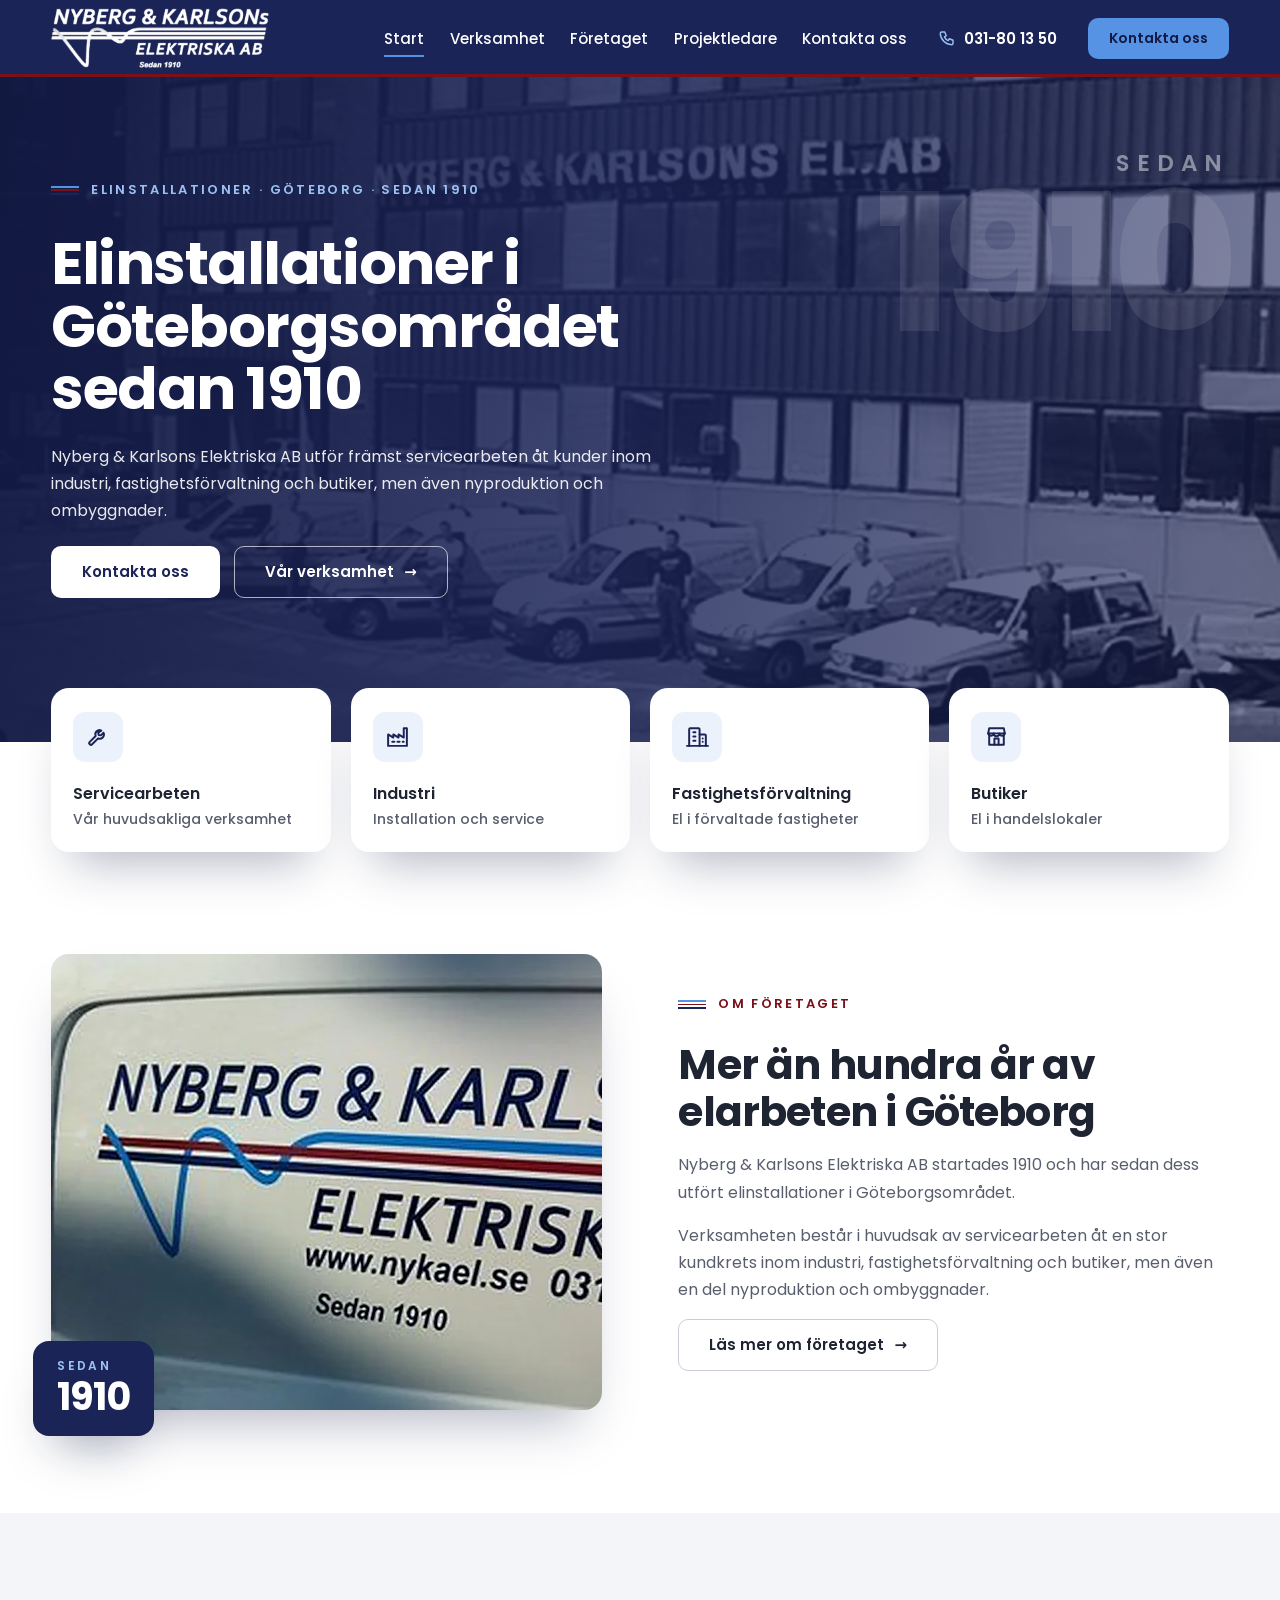
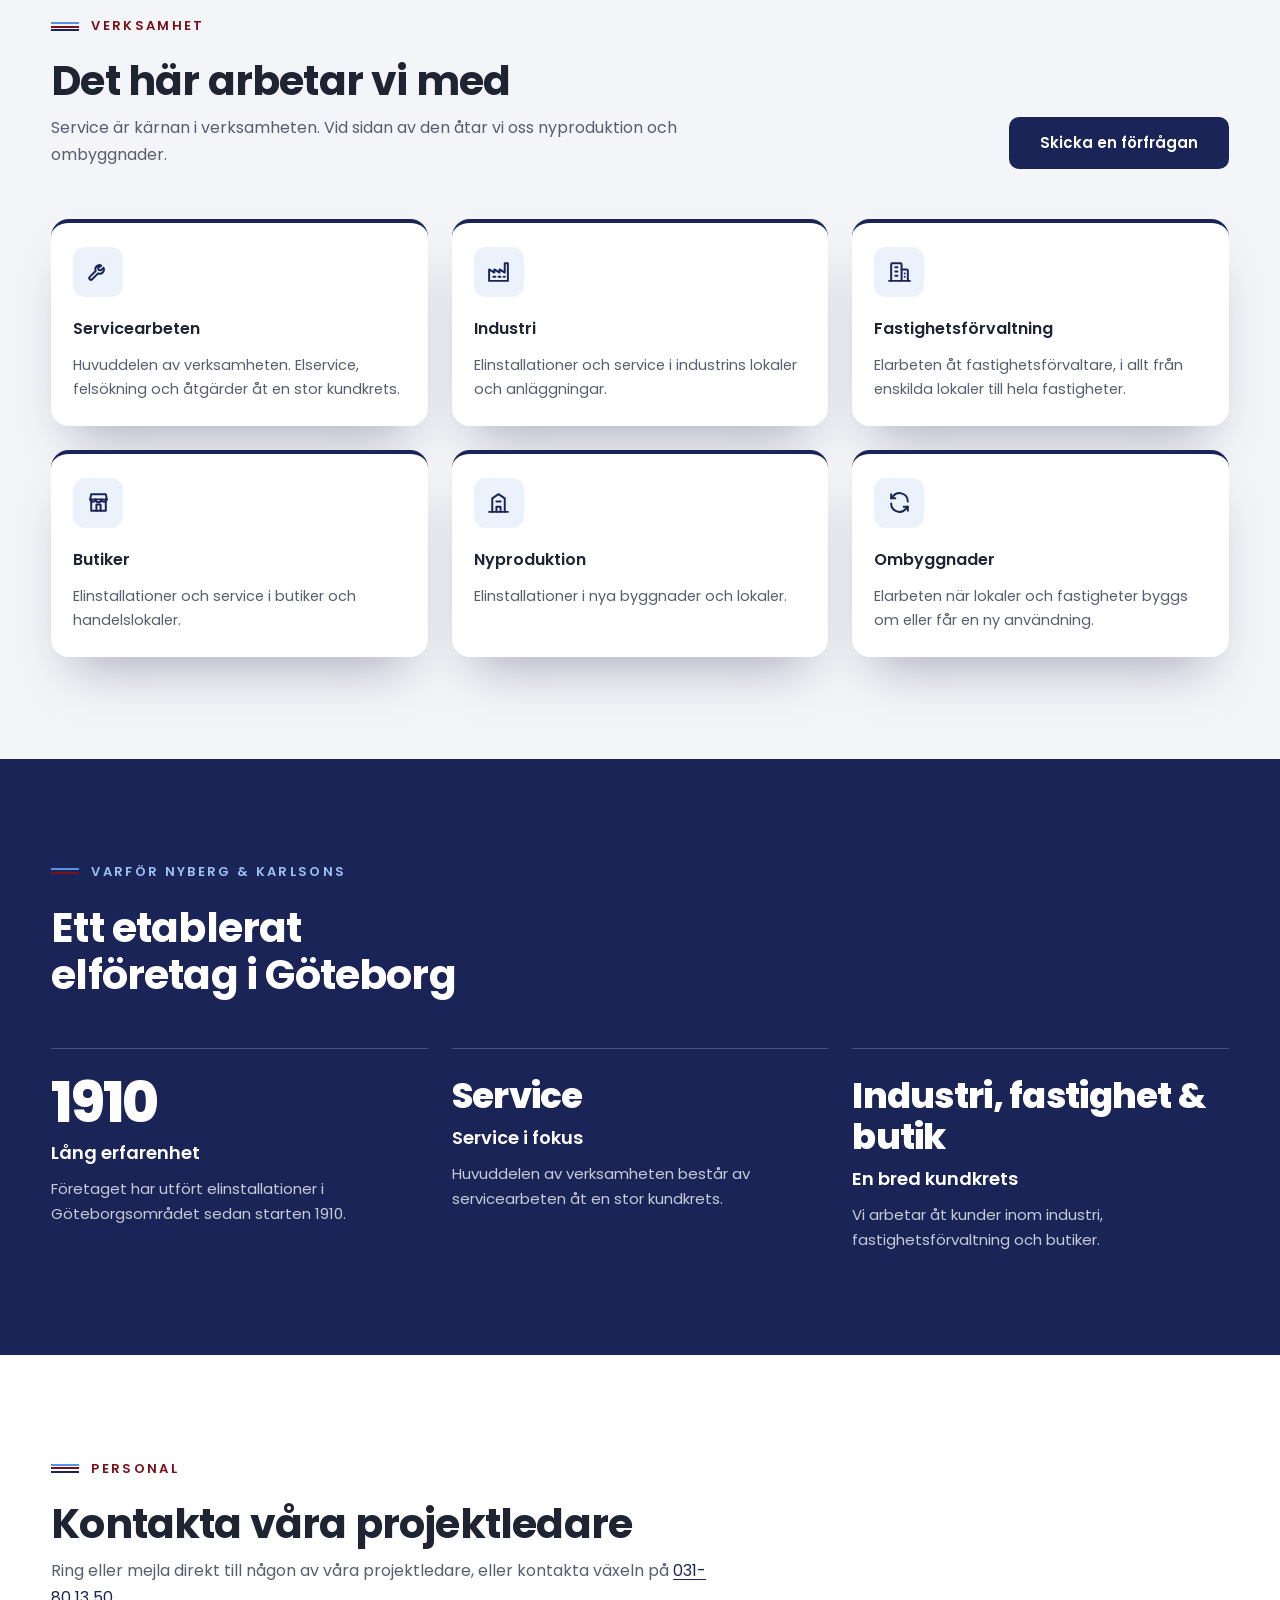
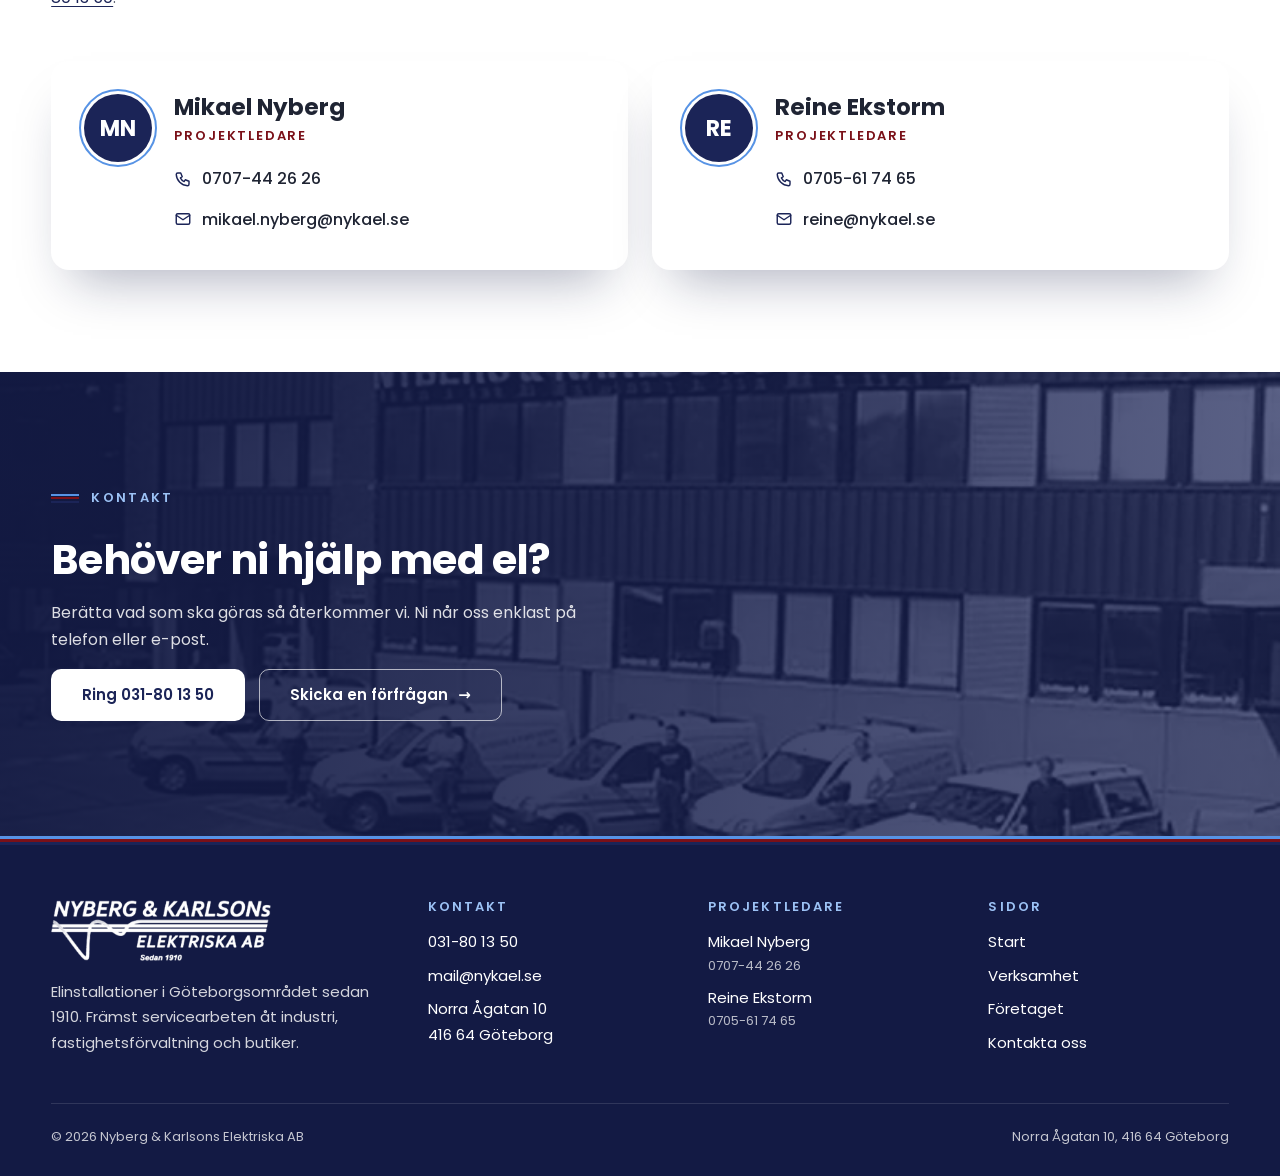
==== site/index.html @ 4d128b58 "Ny webbplats för Nyberg & Karlsons Elektriska AB Statisk sajt i samma stil som Bloms El & Data med f" ====
<!doctype html>
<html lang="sv">
<head>
<meta charset="utf-8">
<meta name="viewport" content="width=device-width, initial-scale=1, viewport-fit=cover">
<title>Elinstallationer i Göteborg sedan 1910 | Nyberg &amp; Karlsons Elektriska AB</title>
<meta name="description" content="Nyberg &amp; Karlsons Elektriska AB utför elinstallationer i Göteborgsområdet sedan 1910. Främst servicearbeten åt industri, fastighetsförvaltning och butiker.">
<link rel="canonical" href="https://nykael.se/">
<meta name="theme-color" content="#1b2457">
<meta property="og:type" content="website">
<meta property="og:locale" content="sv_SE">
<meta property="og:site_name" content="Nyberg &amp; Karlsons Elektriska AB">
<meta property="og:title" content="Elinstallationer i Göteborg sedan 1910 | Nyberg &amp; Karlsons Elektriska AB">
<meta property="og:description" content="Nyberg &amp; Karlsons Elektriska AB utför elinstallationer i Göteborgsområdet sedan 1910. Främst servicearbeten åt industri, fastighetsförvaltning och butiker.">
<meta property="og:url" content="https://nykael.se/">
<meta property="og:image" content="https://nykael.se/img/og-bild.jpg">
<meta property="og:image:width" content="1200">
<meta property="og:image:height" content="630">
<meta name="twitter:card" content="summary_large_image">
<link rel="icon" type="image/png" href="img/favicon.png">
<link rel="apple-touch-icon" href="img/apple-touch-icon.png">
<link rel="preconnect" href="https://fonts.googleapis.com">
<link rel="preconnect" href="https://fonts.gstatic.com" crossorigin>
<link rel="stylesheet" href="https://fonts.googleapis.com/css2?family=Poppins:wght@400;500;600;700;800&display=swap">
<link rel="stylesheet" href="assets/style.css">
<script>document.documentElement.classList.add('js')</script>
<script type="application/ld+json">{"@context": "https://schema.org", "@type": "Electrician", "name": "Nyberg & Karlsons Elektriska AB", "url": "https://nykael.se/", "logo": "https://nykael.se/img/logo-nyberg-karlsons.png", "image": "https://nykael.se/img/foretaget-lokaler-servicebilar.jpg", "telephone": "+46 31 80 13 50", "email": "mail@nykael.se", "foundingDate": "1910", "description": "Elinstallationer i Göteborgsområdet sedan 1910. Främst servicearbeten åt industri, fastighetsförvaltning och butiker, samt nyproduktion och ombyggnader.", "address": {"@type": "PostalAddress", "streetAddress": "Norra Ågatan 10", "postalCode": "41664", "addressLocality": "Göteborg", "addressCountry": "SE"}, "areaServed": {"@type": "Place", "name": "Göteborgsområdet"}}</script>
</head>
<body>
<a class="skip" href="#innehall">Hoppa till innehållet</a>
<header class="nav"><div class="wrap">
<a class="logo" href="index.html"><img src="img/logo-nyberg-karlsons-vit.png" width="640" height="176" alt="Nyberg &amp; Karlsons Elektriska AB, sedan 1910 – till startsidan"></a>
<div class="nav-right">
<button class="burger" type="button" aria-expanded="false" aria-controls="meny"><svg viewBox="0 0 24 24" fill="none" stroke="currentColor" stroke-width="2.2" aria-hidden="true"><path d="M4 7h16M4 12h16M4 17h16"/></svg>Meny</button>
<nav aria-label="Huvudmeny"><ul class="menu" id="meny"><li><a href="index.html" aria-current="page">Start</a></li><li><a href="index.html#verksamhet">Verksamhet</a></li><li><a href="foretaget/">Företaget</a></li><li><a href="kontakta-oss/#projektledare">Projektledare</a></li><li><a href="kontakta-oss/">Kontakta oss</a></li></ul></nav>
<a class="nav-tel" href="tel:+4631801350" aria-label="Ring oss på 031-80 13 50"><svg viewBox="0 0 24 24" fill="none" stroke="currentColor" stroke-width="1.9" stroke-linecap="round" stroke-linejoin="round" aria-hidden="true"><path d="M5 4h4l2 5-2.5 1.5a11 11 0 0 0 5 5L15 13l5 2v4a2 2 0 0 1-2 2A16 16 0 0 1 3 6a2 2 0 0 1 2-2"/></svg><span>031-80 13 50</span></a>
<a class="btn btn-blue" href="kontakta-oss/#formular">Kontakta oss</a>
</div>
</div></header>
<main id="innehall">
<section class="hero">
<div class="hero-bg"><picture><source srcset="img/foretaget-lokaler-servicebilar.webp" type="image/webp"><img src="img/foretaget-lokaler-servicebilar.jpg" alt="" width="800" height="452" fetchpriority="high" decoding="async"></picture></div>
<div class="since" aria-hidden="true"><small>Sedan</small>1910</div>
<div class="wrap">
<div class="hero-text">
<span class="eyebrow">Elinstallationer · Göteborg · Sedan 1910</span>
<h1>Elinstallationer i Göteborgsområdet sedan 1910</h1>
<p class="lead">Nyberg &amp; Karlsons Elektriska AB utför främst servicearbeten åt kunder inom industri, fastighetsförvaltning och butiker, men även nyproduktion och ombyggnader.</p>
<div class="btns"><a class="btn btn-white" href="kontakta-oss/#formular">Kontakta oss</a><a class="btn btn-ghost arrow" href="#verksamhet">Vår verksamhet </a></div>
</div>
<div class="hero-cards"><a class="card icon" href="#verksamhet"><div class="ic"><svg viewBox="0 0 24 24" fill="none" stroke="currentColor" stroke-width="1.9" stroke-linecap="round" stroke-linejoin="round" aria-hidden="true"><path d="M14.7 6.3a4 4 0 0 0-5.4 5.2L3.6 17.2a1.6 1.6 0 0 0 2.3 2.3l5.7-5.7a4 4 0 0 0 5.2-5.4l-2.5 2.5-2.2-.4-.4-2.2z"/></svg></div><div class="row">Servicearbeten<small>Vår huvudsakliga verksamhet</small></div></a><a class="card icon" href="#verksamhet"><div class="ic"><svg viewBox="0 0 24 24" fill="none" stroke="currentColor" stroke-width="1.9" stroke-linecap="round" stroke-linejoin="round" aria-hidden="true"><path d="M3 21V10l5 3V10l5 3V10l5 3V4h3v17z"/><path d="M7 17h2M12 17h2M17 17h1"/></svg></div><div class="row">Industri<small>Installation och service</small></div></a><a class="card icon" href="#verksamhet"><div class="ic"><svg viewBox="0 0 24 24" fill="none" stroke="currentColor" stroke-width="1.9" stroke-linecap="round" stroke-linejoin="round" aria-hidden="true"><path d="M4 21V5a1 1 0 0 1 1-1h8a1 1 0 0 1 1 1v16"/><path d="M14 10h5a1 1 0 0 1 1 1v10"/><path d="M8 8h2M8 12h2M8 16h2M17 14h0M17 17h0"/><path d="M2 21h20"/></svg></div><div class="row">Fastighetsförvaltning<small>El i förvaltade fastigheter</small></div></a><a class="card icon" href="#verksamhet"><div class="ic"><svg viewBox="0 0 24 24" fill="none" stroke="currentColor" stroke-width="1.9" stroke-linecap="round" stroke-linejoin="round" aria-hidden="true"><path d="M4 9h16l-1-5H5z"/><path d="M5 9v11h14V9"/><path d="M10 20v-6h4v6"/><path d="M4 9a2.7 2.7 0 0 0 5.3 0 2.7 2.7 0 0 0 5.4 0 2.7 2.7 0 0 0 5.3 0"/></svg></div><div class="row">Butiker<small>El i handelslokaler</small></div></a></div>
</div>
</section>

<section class="sec" id="om"><div class="wrap split">
<figure class="media reveal" style="margin:0"><picture><source srcset="img/servicebil-dekal.webp" type="image/webp"><img src="img/servicebil-dekal.jpg" alt="Servicebil med Nyberg &amp; Karlsons logotyp, www.nykael.se, 031-801350 och texten Sedan 1910" width="806" height="456" loading="lazy" decoding="async"></picture><div class="badge"><small>Sedan</small><b>1910</b></div></figure>
<div class="prose reveal">
<span class="eyebrow">Om företaget</span>
<h2 class="h2">Mer än hundra år av elarbeten i Göteborg</h2>
<p>Nyberg &amp; Karlsons Elektriska AB startades 1910 och har sedan dess utfört elinstallationer i Göteborgsområdet.</p>
<p>Verksamheten består i huvudsak av servicearbeten åt en stor kundkrets inom industri, fastighetsförvaltning och butiker, men även en del nyproduktion och ombyggnader.</p>
<div class="btns"><a class="btn btn-line arrow" href="foretaget/">Läs mer om företaget </a></div>
</div>
</div></section>

<section class="sec gray" id="verksamhet"><div class="wrap">
<div class="sec-head"><div class="prose"><span class="eyebrow">Verksamhet</span><h2 class="h2">Det här arbetar vi med</h2>
<p>Service är kärnan i verksamheten. Vid sidan av den åtar vi oss nyproduktion och ombyggnader.</p></div>
<a class="btn btn-navy" href="kontakta-oss/#formular">Skicka en förfrågan</a></div>
<div class="grid g3 reveal"><div class="card icon top-accent"><div class="ic"><svg viewBox="0 0 24 24" fill="none" stroke="currentColor" stroke-width="1.9" stroke-linecap="round" stroke-linejoin="round" aria-hidden="true"><path d="M14.7 6.3a4 4 0 0 0-5.4 5.2L3.6 17.2a1.6 1.6 0 0 0 2.3 2.3l5.7-5.7a4 4 0 0 0 5.2-5.4l-2.5 2.5-2.2-.4-.4-2.2z"/></svg></div><div class="row">Servicearbeten</div><div class="body"><p>Huvuddelen av verksamheten. Elservice, felsökning och åtgärder åt en stor kundkrets.</p></div></div><div class="card icon top-accent"><div class="ic"><svg viewBox="0 0 24 24" fill="none" stroke="currentColor" stroke-width="1.9" stroke-linecap="round" stroke-linejoin="round" aria-hidden="true"><path d="M3 21V10l5 3V10l5 3V10l5 3V4h3v17z"/><path d="M7 17h2M12 17h2M17 17h1"/></svg></div><div class="row">Industri</div><div class="body"><p>Elinstallationer och service i industrins lokaler och anläggningar.</p></div></div><div class="card icon top-accent"><div class="ic"><svg viewBox="0 0 24 24" fill="none" stroke="currentColor" stroke-width="1.9" stroke-linecap="round" stroke-linejoin="round" aria-hidden="true"><path d="M4 21V5a1 1 0 0 1 1-1h8a1 1 0 0 1 1 1v16"/><path d="M14 10h5a1 1 0 0 1 1 1v10"/><path d="M8 8h2M8 12h2M8 16h2M17 14h0M17 17h0"/><path d="M2 21h20"/></svg></div><div class="row">Fastighetsförvaltning</div><div class="body"><p>Elarbeten åt fastighetsförvaltare, i allt från enskilda lokaler till hela fastigheter.</p></div></div><div class="card icon top-accent"><div class="ic"><svg viewBox="0 0 24 24" fill="none" stroke="currentColor" stroke-width="1.9" stroke-linecap="round" stroke-linejoin="round" aria-hidden="true"><path d="M4 9h16l-1-5H5z"/><path d="M5 9v11h14V9"/><path d="M10 20v-6h4v6"/><path d="M4 9a2.7 2.7 0 0 0 5.3 0 2.7 2.7 0 0 0 5.4 0 2.7 2.7 0 0 0 5.3 0"/></svg></div><div class="row">Butiker</div><div class="body"><p>Elinstallationer och service i butiker och handelslokaler.</p></div></div><div class="card icon top-accent"><div class="ic"><svg viewBox="0 0 24 24" fill="none" stroke="currentColor" stroke-width="1.9" stroke-linecap="round" stroke-linejoin="round" aria-hidden="true"><path d="M3 21h18"/><path d="M6 21V8l6-4 6 4v13"/><path d="M10 21v-5h4v5"/><path d="M10 11h4"/></svg></div><div class="row">Nyproduktion</div><div class="body"><p>Elinstallationer i nya byggnader och lokaler.</p></div></div><div class="card icon top-accent"><div class="ic"><svg viewBox="0 0 24 24" fill="none" stroke="currentColor" stroke-width="1.9" stroke-linecap="round" stroke-linejoin="round" aria-hidden="true"><path d="M20 11a8 8 0 0 0-14.3-4.9L4 8"/><path d="M4 4v4h4"/><path d="M4 13a8 8 0 0 0 14.3 4.9L20 16"/><path d="M20 20v-4h-4"/></svg></div><div class="row">Ombyggnader</div><div class="body"><p>Elarbeten när lokaler och fastigheter byggs om eller får en ny användning.</p></div></div></div>
</div></section>

<section class="sec dark" id="varfor"><div class="wrap">
<div class="sec-head"><div class="prose"><span class="eyebrow">Varför Nyberg &amp; Karlsons</span><h2 class="h2">Ett etablerat elföretag i Göteborg</h2></div></div>
<div class="facts reveal">
<div class="fact"><div class="num">1910</div><h3>Lång erfarenhet</h3><p>Företaget har utfört elinstallationer i Göteborgsområdet sedan starten 1910.</p></div>
<div class="fact"><div class="num word">Service</div><h3>Service i fokus</h3><p>Huvuddelen av verksamheten består av servicearbeten åt en stor kundkrets.</p></div>
<div class="fact"><div class="num word">Industri, fastighet &amp; butik</div><h3>En bred kundkrets</h3><p>Vi arbetar åt kunder inom industri, fastighetsförvaltning och butiker.</p></div>
</div>
</div></section>

<section class="sec" id="projektledare"><div class="wrap">
<div class="sec-head"><div class="prose"><span class="eyebrow">Personal</span><h2 class="h2">Kontakta våra projektledare</h2>
<p>Ring eller mejla direkt till någon av våra projektledare, eller kontakta växeln på <a href="tel:+4631801350">031-80 13 50</a>.</p></div></div>
<div class="grid g2 reveal"><article class="person"><div class="av" aria-hidden="true">MN</div><div>
<h3>Mikael Nyberg</h3><p class="role">Projektledare</p>
<ul><li><a href="tel:+46707442626"><svg viewBox="0 0 24 24" fill="none" stroke="currentColor" stroke-width="1.9" stroke-linecap="round" stroke-linejoin="round" aria-hidden="true"><path d="M5 4h4l2 5-2.5 1.5a11 11 0 0 0 5 5L15 13l5 2v4a2 2 0 0 1-2 2A16 16 0 0 1 3 6a2 2 0 0 1 2-2"/></svg>0707-44 26 26</a></li><li><a href="mailto:mikael.nyberg@nykael.se"><svg viewBox="0 0 24 24" fill="none" stroke="currentColor" stroke-width="1.9" stroke-linecap="round" stroke-linejoin="round" aria-hidden="true"><rect x="3" y="5" width="18" height="14" rx="2"/><path d="M3 7l9 6 9-6"/></svg>mikael.nyberg@nykael.se</a></li></ul>
</div></article><article class="person"><div class="av" aria-hidden="true">RE</div><div>
<h3>Reine Ekstorm</h3><p class="role">Projektledare</p>
<ul><li><a href="tel:+46705617465"><svg viewBox="0 0 24 24" fill="none" stroke="currentColor" stroke-width="1.9" stroke-linecap="round" stroke-linejoin="round" aria-hidden="true"><path d="M5 4h4l2 5-2.5 1.5a11 11 0 0 0 5 5L15 13l5 2v4a2 2 0 0 1-2 2A16 16 0 0 1 3 6a2 2 0 0 1 2-2"/></svg>0705-61 74 65</a></li><li><a href="mailto:reine@nykael.se"><svg viewBox="0 0 24 24" fill="none" stroke="currentColor" stroke-width="1.9" stroke-linecap="round" stroke-linejoin="round" aria-hidden="true"><rect x="3" y="5" width="18" height="14" rx="2"/><path d="M3 7l9 6 9-6"/></svg>reine@nykael.se</a></li></ul>
</div></article></div>
</div></section>

<section class="band"><picture><source srcset="img/foretaget-lokaler-servicebilar.webp" type="image/webp"><img src="img/foretaget-lokaler-servicebilar.jpg" alt="" width="800" height="452" loading="lazy" decoding="async"></picture><div class="wrap split">
<div class="prose"><span class="eyebrow">Kontakt</span><h2 class="h2">Behöver ni hjälp med el?</h2>
<p>Berätta vad som ska göras så återkommer vi. Ni når oss enklast på telefon eller e-post.</p>
<div class="btns"><a class="btn btn-white" href="tel:+4631801350">Ring 031-80 13 50</a><a class="btn btn-ghost arrow" href="kontakta-oss/#formular">Skicka en förfrågan </a></div></div>
</div></section>
</main>
<footer class="foot"><div class="wrap">
<div class="foot-grid">
<div><a class="logo" href="index.html"><img src="img/logo-nyberg-karlsons-vit.png" width="640" height="176" alt="Nyberg &amp; Karlsons Elektriska AB" loading="lazy"></a>
<p>Elinstallationer i Göteborgsområdet sedan 1910. Främst servicearbeten åt industri, fastighetsförvaltning och butiker.</p></div>
<div><h2>Kontakt</h2><ul><li><a href="tel:+4631801350">031-80 13 50</a></li><li><a href="mailto:mail@nykael.se">mail@nykael.se</a></li><li><a href="https://www.google.com/maps/search/?api=1&query=Norra+%C3%85gatan+10%2C+416+64+G%C3%B6teborg" target="_blank" rel="noopener">Norra Ågatan 10<br>416 64 Göteborg</a></li></ul></div>
<div><h2>Projektledare</h2><ul><li><a href="mailto:mikael.nyberg@nykael.se">Mikael Nyberg</a><small>0707-44 26 26</small></li><li><a href="mailto:reine@nykael.se">Reine Ekstorm</a><small>0705-61 74 65</small></li></ul></div>
<div><h2>Sidor</h2><ul><li><a href="index.html">Start</a></li><li><a href="index.html#verksamhet">Verksamhet</a></li><li><a href="foretaget/">Företaget</a></li><li><a href="kontakta-oss/">Kontakta oss</a></li></ul></div>
</div>
<div class="foot-bottom"><span>© 2026 Nyberg &amp; Karlsons Elektriska AB</span><span>Norra Ågatan 10, 416 64 Göteborg</span></div>
</div></footer>
<script src="assets/main.js" defer></script>
</body>
</html>
---- site/assets/style.css ----
/* Nyberg & Karlsons Elektriska — designsystem i samma anda som Bloms El & Data:
   färgad navbar, fotohero med överlappande kort, växlande vita/ljusgrå sektioner, färgad sidfot.
   Färgerna är hämtade ur logotypen: marinblå text, ljusblå våg och vinröd linje. */
:root{
  --navy:#1b2457; --navy-deep:#131a44; --navy-hover:#27337c;
  --blue:#5793e5; --blue-light:#9cc2f5; --blue-soft:#ecf2fc;
  --maroon:#7a1018; --maroon-soft:#f8ecec;
  --ink:#1f2433; --muted:#585e6e; --line:#e2e5ec;
  --light:#f4f5f8; --white:#fff;
  --shadow:0 30px 50px -22px rgba(19,26,68,.34);
  --shadow-sm:0 10px 30px -14px rgba(19,26,68,.28);
  --font:"Poppins",system-ui,-apple-system,"Segoe UI",Roboto,sans-serif;
  --nav-h:clamp(68px,6vw,88px);
  --wrap:1200px;
  --radius:18px;
  color-scheme:light;
}
*{box-sizing:border-box}
[hidden]{display:none!important}
html{scroll-behavior:smooth;scroll-padding-top:calc(var(--nav-h) + 16px)}
@media (prefers-reduced-motion:reduce){html{scroll-behavior:auto}*{transition:none!important;animation:none!important}}
body{margin:0;background:var(--white);color:var(--ink);font-family:var(--font);font-size:16px;line-height:1.7;-webkit-font-smoothing:antialiased}
body::before{content:"";position:fixed;inset:0 0 auto;height:env(safe-area-inset-top,0px);background:var(--navy);z-index:60}
img{display:block;max-width:100%}
a{color:inherit;text-decoration:none}
h1,h2,h3,h4{margin:0;line-height:1.15;text-wrap:balance;font-weight:700;color:inherit}
p{margin:0}
ul{margin:0}

.wrap{width:100%;max-width:calc(var(--wrap) + 2*max(16px,4vw));margin-inline:auto;
  padding-left:max(16px,4vw,env(safe-area-inset-left,0px));padding-right:max(16px,4vw,env(safe-area-inset-right,0px))}
.prose{display:flex;flex-direction:column;gap:16px;max-width:66ch}
.prose p{color:var(--muted)}
.prose strong{color:var(--ink);font-weight:600}
.prose a:not(.btn){color:var(--navy);text-decoration:underline;text-underline-offset:3px}
.eyebrow{display:flex;align-items:center;gap:12px;color:var(--maroon);font-size:13px;font-weight:600;letter-spacing:.18em;text-transform:uppercase;margin-bottom:10px}
/* tre linjer som i logotypen: ljusblå, vinröd, marinblå */
.eyebrow::before{content:"";width:28px;height:9px;flex:none;
  background:linear-gradient(var(--blue) 0 2px,transparent 2px 3.5px,var(--maroon) 3.5px 5.5px,transparent 5.5px 7px,var(--navy) 7px 9px)}
.center .eyebrow{justify-content:center}
.h2{font-size:clamp(28px,3.2vw,44px);letter-spacing:-.02em;color:var(--ink)}
.h3{font-size:clamp(20px,1.7vw,24px);font-weight:600;color:var(--ink)}
.lead{font-size:clamp(16px,1.25vw,18px);line-height:1.7}
.skip{position:absolute;left:-999px;top:0;background:var(--white);color:var(--navy);padding:10px 16px;z-index:100;font-weight:600;border-radius:8px}
.skip:focus{left:16px;top:calc(env(safe-area-inset-top,0px) + 10px)}
:focus-visible{outline:3px solid var(--blue);outline-offset:3px}

/* ---------- navbar ---------- */
.nav{position:sticky;top:env(safe-area-inset-top,0px);z-index:50;background:var(--navy);height:var(--nav-h);
  box-shadow:inset 0 -3px 0 var(--maroon)}
.nav .wrap{height:100%;display:flex;align-items:center;justify-content:space-between;gap:24px}
.logo{display:flex;align-items:center;flex:none}
.logo img{width:clamp(170px,17vw,230px);height:auto}
.nav-right{display:flex;align-items:center;gap:clamp(18px,2.4vw,34px)}
.menu{display:flex;gap:clamp(14px,2vw,30px);list-style:none;padding:0;color:var(--white);font-weight:500;font-size:15px}
.menu a{display:block;padding-block:6px;transition:opacity .15s;position:relative}
.menu a:hover{opacity:.72}
.menu a[aria-current="page"]::after{content:"";position:absolute;left:0;right:0;bottom:0;height:2px;background:var(--blue)}
.nav-tel{display:inline-flex;align-items:center;gap:8px;color:var(--white);font-weight:600;font-size:15px;white-space:nowrap}
.nav-tel svg{width:18px;height:18px;color:var(--blue-light)}
.nav-tel:hover{opacity:.8}
.nav .btn{padding:11px 20px;font-size:14px}
.burger{display:none;background:none;border:0;color:var(--white);font:600 15px var(--font);cursor:pointer;padding:10px 0;align-items:center;gap:8px}
.burger svg{width:22px;height:22px}
@media (max-width:1080px){
  .burger{display:inline-flex}
  .nav-right .btn{display:none}
  .menu{display:none;position:absolute;top:100%;left:0;right:0;flex-direction:column;gap:0;background:var(--navy);
    padding:6px max(16px,4vw) 18px;border-top:3px solid var(--maroon);box-shadow:0 20px 30px -10px rgba(0,0,0,.35)}
  .nav.open .menu{display:flex}
  .menu a{padding:13px 0;border-bottom:1px solid rgba(255,255,255,.1)}
  .menu a[aria-current="page"]::after{display:none}
  .menu a[aria-current="page"]{color:var(--blue-light)}
}
@media (max-width:520px){.nav-tel span{display:none}.nav-tel svg{width:22px;height:22px}}

/* ---------- knappar ---------- */
.btns{display:flex;flex-wrap:wrap;gap:14px}
.btn{display:inline-flex;align-items:center;justify-content:center;gap:10px;padding:16px 30px;border-radius:10px;font:600 15px/1.2 var(--font);
  white-space:nowrap;border:1.5px solid transparent;cursor:pointer;transition:transform .15s,background .15s,border-color .15s,color .15s}
.btn:hover{transform:translateY(-2px)}
.btn-navy{background:var(--navy);color:var(--white)}.btn-navy:hover{background:var(--navy-hover)}
.btn-blue{background:var(--blue);color:var(--navy-deep)}.btn-blue:hover{background:var(--blue-light)}
.btn-ghost{border-color:rgba(255,255,255,.65);color:var(--white)}.btn-ghost:hover{background:rgba(255,255,255,.12)}
.btn-line{border-color:#c9cdd8;color:var(--ink)}.btn-line:hover{border-color:var(--navy);color:var(--navy)}
.btn-white{background:var(--white);color:var(--navy)}.btn-white:hover{background:var(--blue-soft)}
.arrow::after{content:"→"}

/* ---------- hero med överlappande kort ---------- */
.hero{position:relative;color:var(--white);padding-top:clamp(64px,8vw,120px)}
.hero-bg{position:absolute;inset:0 0 var(--overlap,110px) 0;overflow:hidden;background:var(--navy-deep)}
.hero-bg img{width:100%;height:100%;object-fit:cover;filter:grayscale(1) contrast(1.08) brightness(1.05)}
/* marinblå duoton, som en tonad bild i logotypens färg */
.hero-bg::after{content:"";position:absolute;inset:0;
  background:linear-gradient(100deg,rgba(19,26,68,.96) 0%,rgba(27,36,87,.86) 45%,rgba(27,36,87,.58) 100%)}
.hero .wrap{position:relative;z-index:2}
.hero-text{max-width:760px;display:flex;flex-direction:column;gap:22px}
.hero .eyebrow{color:var(--blue-light)}
.hero h1{font-size:clamp(36px,4.6vw,64px);letter-spacing:-.025em;line-height:1.06}
.hero .lead{opacity:.9;max-width:60ch}
.hero-cards{position:relative;z-index:3;display:grid;grid-template-columns:repeat(4,1fr);gap:20px;margin-top:clamp(56px,7vw,100px)}
.hero.no-cards{padding-bottom:clamp(56px,7vw,100px)}
.hero.no-cards .hero-bg{inset:0}
.since{position:absolute;right:max(16px,4vw);top:clamp(40px,6vw,90px);z-index:2;text-align:right;color:rgba(255,255,255,.09);
  font-size:clamp(90px,15vw,230px);font-weight:800;letter-spacing:-.05em;line-height:.85;pointer-events:none;user-select:none}
.since small{display:block;font-size:.12em;letter-spacing:.3em;font-weight:600;color:rgba(255,255,255,.45);margin-bottom:.4em;text-transform:uppercase}
@media (max-width:860px){.since{display:none}}

/* kort, samma utseende i hero och sektioner */
.card{display:flex;flex-direction:column;background:var(--white);color:var(--ink);border-radius:var(--radius);overflow:hidden;box-shadow:var(--shadow);transition:transform .2s ease}
a.card:hover{transform:translateY(-6px)}
.card .img{aspect-ratio:16/9;overflow:hidden;background:var(--light)}
.card .img img{width:100%;height:100%;object-fit:cover;transition:transform .5s ease}
.card .row{display:flex;justify-content:space-between;align-items:center;gap:12px;padding:18px 22px;font-weight:600}
.card .row span{color:var(--maroon);flex:none}
.card .body{padding:0 22px 24px;color:var(--muted);font-size:14.5px;line-height:1.65;display:flex;flex-direction:column;gap:10px}
.card.icon .ic{margin:24px 22px 0;width:50px;height:50px;border-radius:12px;background:var(--blue-soft);color:var(--navy);display:grid;place-items:center;transition:background .2s,color .2s}
.card.icon .ic svg{width:25px;height:25px}
a.card.icon:hover .ic{background:var(--navy);color:var(--white)}
.card.icon .row{flex-direction:column;align-items:flex-start;gap:2px;padding-bottom:22px}
.card.icon .row small{color:var(--muted);font-weight:500;font-size:14px;line-height:1.5}
.card.icon .body{margin-top:-10px}
.card.icon.top-accent{border-top:4px solid var(--navy)}

/* ---------- sektioner ---------- */
.sec{padding-block:clamp(64px,8vw,110px)}
.sec.gray{background:var(--light)}
.sec.dark{background:var(--navy);color:var(--white)}
.sec.dark .h2,.sec.dark .h3,.sec.dark .prose strong{color:var(--white)}
.sec.dark .prose p{color:rgba(255,255,255,.8)}
.sec.dark .eyebrow{color:var(--blue-light)}
.sec-head{display:flex;justify-content:space-between;align-items:flex-end;gap:24px;flex-wrap:wrap;margin-bottom:clamp(32px,4vw,50px)}
.sec-head .prose{gap:10px}
.center{text-align:center;margin-inline:auto;align-items:center}

.grid{display:grid;gap:24px}
.g2{grid-template-columns:repeat(2,1fr)}
.g3{grid-template-columns:repeat(3,1fr)}
.g4{grid-template-columns:repeat(4,1fr)}

.split{display:grid;grid-template-columns:1fr 1fr;gap:clamp(32px,6vw,90px);align-items:center}
.split.top{align-items:start}
.split.rev .media{order:2}
.split > *{min-width:0}
.media{position:relative}
.media img{width:100%;border-radius:var(--radius);object-fit:cover;aspect-ratio:16/10;box-shadow:var(--shadow)}
.media img[src*="servicebil-dekal"]{object-position:0 50%}
.media figcaption{margin-top:14px;font-size:13.5px;color:var(--muted)}
.badge{position:absolute;left:-18px;bottom:-26px;z-index:2;background:var(--navy);color:var(--white);border-radius:16px;padding:18px 24px;box-shadow:var(--shadow);
  display:flex;flex-direction:column;line-height:1.1}
.badge b{font-size:clamp(30px,3vw,42px);letter-spacing:-.03em}
.badge small{font-size:12px;letter-spacing:.2em;text-transform:uppercase;color:var(--blue-light);font-weight:600;margin-bottom:4px}

.chk{display:inline-flex;align-items:flex-start;gap:10px;font-weight:500;font-size:15px}
.chk::before{content:"";width:20px;height:20px;margin-top:3px;border-radius:50%;flex:none;background:var(--navy) url("data:image/svg+xml,%3Csvg xmlns='http://www.w3.org/2000/svg' viewBox='0 0 24 24' fill='none' stroke='white' stroke-width='3.5'%3E%3Cpath d='M5 12l5 5 9-10'/%3E%3C/svg%3E") center/12px no-repeat}
.sec.dark .chk::before{background-color:var(--blue);background-image:url("data:image/svg+xml,%3Csvg xmlns='http://www.w3.org/2000/svg' viewBox='0 0 24 24' fill='none' stroke='%23131a44' stroke-width='3.5'%3E%3Cpath d='M5 12l5 5 9-10'/%3E%3C/svg%3E")}
.checklist{list-style:none;padding:0;display:grid;gap:14px}
.checklist.cols{grid-template-columns:1fr 1fr;gap:14px 32px}

/* citat */
.quote{font-size:clamp(24px,2.6vw,36px);font-weight:500;line-height:1.35;letter-spacing:-.01em;color:var(--ink)}
.quote em{font-style:normal;color:var(--maroon)}

/* stora siffror */
.bignum{font-size:clamp(52px,6vw,88px);font-weight:800;color:var(--navy);letter-spacing:-.04em;line-height:1}
.facts{display:grid;grid-template-columns:repeat(3,1fr);gap:24px}
.fact{border-top:1px solid rgba(255,255,255,.2);padding-top:26px;display:flex;flex-direction:column;gap:12px}
.fact .num{font-size:clamp(40px,4.4vw,64px);font-weight:800;letter-spacing:-.04em;line-height:1;color:var(--white)}
.fact .num.word{font-size:clamp(28px,2.8vw,38px);letter-spacing:-.02em;line-height:1.15}
.fact h3{font-size:18px;font-weight:600;color:var(--white)}
.fact p{color:rgba(255,255,255,.76);font-size:15px}

/* bildband */
.band{position:relative;color:var(--white);padding-block:clamp(70px,9vw,120px);overflow:hidden;background:var(--navy-deep)}
.band picture,.hero-bg picture,.media picture{display:contents}
.band img{position:absolute;inset:0;width:100%;height:100%;object-fit:cover;filter:grayscale(1)}
.band::after{content:"";position:absolute;inset:0;background:linear-gradient(90deg,rgba(19,26,68,.95),rgba(27,36,87,.72))}
.band .wrap{position:relative;z-index:2}
.band .prose p{color:rgba(255,255,255,.85)}
.band .h2{color:var(--white)}
.band .eyebrow{color:var(--blue-light)}

/* personal */
.person{background:var(--white);border-radius:var(--radius);box-shadow:var(--shadow);padding:clamp(24px,2.6vw,34px);display:grid;grid-template-columns:auto 1fr;gap:22px;align-items:start}
.person .av{width:68px;height:68px;border-radius:50%;background:var(--navy);color:var(--white);display:grid;place-items:center;font-weight:700;font-size:22px;letter-spacing:.02em;position:relative}
.person .av::after{content:"";position:absolute;inset:-5px;border-radius:50%;border:2px solid var(--blue)}
.person h3{font-size:clamp(20px,1.8vw,24px)}
.person .role{color:var(--maroon);font-size:13px;font-weight:600;letter-spacing:.14em;text-transform:uppercase;margin-top:4px}
.person ul{list-style:none;padding:0;margin-top:18px;display:grid;gap:10px}
.person li a{display:inline-flex;align-items:center;gap:10px;font-weight:500;color:var(--ink);transition:color .15s}
.person li a:hover{color:var(--navy);text-decoration:underline;text-underline-offset:3px}
.person li svg{width:18px;height:18px;color:var(--navy);flex:none}

/* kontaktpanel */
.contact-list{list-style:none;padding:0;display:grid;gap:14px;margin-top:6px}
.contact-list li{display:flex;gap:14px;align-items:flex-start}
.contact-list .ic{width:42px;height:42px;border-radius:10px;background:var(--blue-soft);color:var(--navy);display:grid;place-items:center;flex:none}
.contact-list .ic svg{width:20px;height:20px}
.contact-list b{display:block;font-size:13px;letter-spacing:.12em;text-transform:uppercase;color:var(--muted);font-weight:600}
.contact-list a{font-weight:600;color:var(--ink)}
.contact-list a:hover{color:var(--navy);text-decoration:underline;text-underline-offset:3px}
.sec.dark .contact-list .ic{background:rgba(255,255,255,.1);color:var(--blue-light)}
.sec.dark .contact-list b{color:rgba(255,255,255,.6)}
.sec.dark .contact-list a,.sec.dark .contact-list span{color:var(--white)}

/* kontaktformulär */
.form{background:var(--white);border-radius:var(--radius);box-shadow:var(--shadow);padding:clamp(24px,3vw,40px);display:grid;gap:14px;color:var(--ink)}
.form label{display:grid;gap:6px;font-size:14px;font-weight:500}
.form .opt{color:var(--muted);font-weight:400}
.form input,.form textarea,.form select{width:100%;font:400 15px var(--font);color:var(--ink);border:1.5px solid var(--line);border-radius:10px;padding:13px 15px;background:var(--white)}
.form input:focus,.form textarea:focus,.form select:focus{outline:none;border-color:var(--navy);box-shadow:0 0 0 3px rgba(87,147,229,.25)}
.form textarea{min-height:140px;resize:vertical}
.form .two{display:grid;grid-template-columns:1fr 1fr;gap:14px}
.form .note{font-size:13px;color:var(--muted);line-height:1.55}
.form .msg{font-size:14px;color:#1f6b3a;font-weight:500}
.form .msg:empty{display:none}
.form .msg[data-err]{color:var(--maroon)}

/* ---------- footer ---------- */
.foot{background:var(--navy-deep);color:var(--white);padding-block:64px calc(28px + env(safe-area-inset-bottom,0px));position:relative}
.foot::before{content:"";position:absolute;inset:0 0 auto;height:9px;
  background:linear-gradient(var(--blue) 0 3px,var(--maroon) 3px 6px,var(--navy) 6px 9px)}
.foot-grid{display:grid;grid-template-columns:1.4fr 1fr 1fr 1fr;gap:40px}
.foot h2{font-size:13px;letter-spacing:.16em;text-transform:uppercase;font-weight:600;margin-bottom:14px;color:var(--blue-light)}
.foot ul{list-style:none;padding:0;display:grid;gap:8px;font-size:15px}
.foot ul a:hover{text-decoration:underline;text-underline-offset:3px}
.foot .logo img{width:220px;margin-bottom:18px}
.foot p{opacity:.82;font-size:15px}
.foot small{display:block;opacity:.7;font-size:13px}
.foot-bottom{margin-top:48px;padding-top:22px;border-top:1px solid rgba(255,255,255,.16);display:flex;justify-content:space-between;flex-wrap:wrap;gap:12px;font-size:13px;opacity:.75}

/* diskret inglidning när sektioner kommer in i bild */
.js .reveal{opacity:0;transform:translateY(18px);transition:opacity .7s ease,transform .7s ease}
.js .reveal.in{opacity:1;transform:none}

main{overflow-x:clip}

/* ---------- responsivt ---------- */
@media (max-width:1020px){
  .hero-cards,.g4{grid-template-columns:repeat(2,1fr)}
  .g3{grid-template-columns:repeat(2,1fr)}
  .foot-grid{grid-template-columns:1fr 1fr}
}
@media (max-width:760px){
  .split,.g2,.g3,.facts{grid-template-columns:1fr}
  .split.rev .media{order:0}
  .hero-cards{gap:12px}
  .hero-cards .card.icon .ic{margin:16px 16px 0;width:42px;height:42px}
  .hero-cards .card.icon .row{padding:12px 16px 16px;font-size:15px}
  .hero-cards .card.icon .row small{font-size:13px}
  .checklist.cols,.form .two{grid-template-columns:1fr}
  .foot-grid{grid-template-columns:1fr}
  .btn{padding:14px 22px}
  .badge{left:12px;bottom:-22px;padding:14px 18px}
  .person{grid-template-columns:1fr}
}
@media (max-width:400px){.hero-cards{grid-template-columns:1fr}}
@media print{.nav,.foot,.form{display:none}.hero-bg{display:none}.hero{color:var(--ink)}}
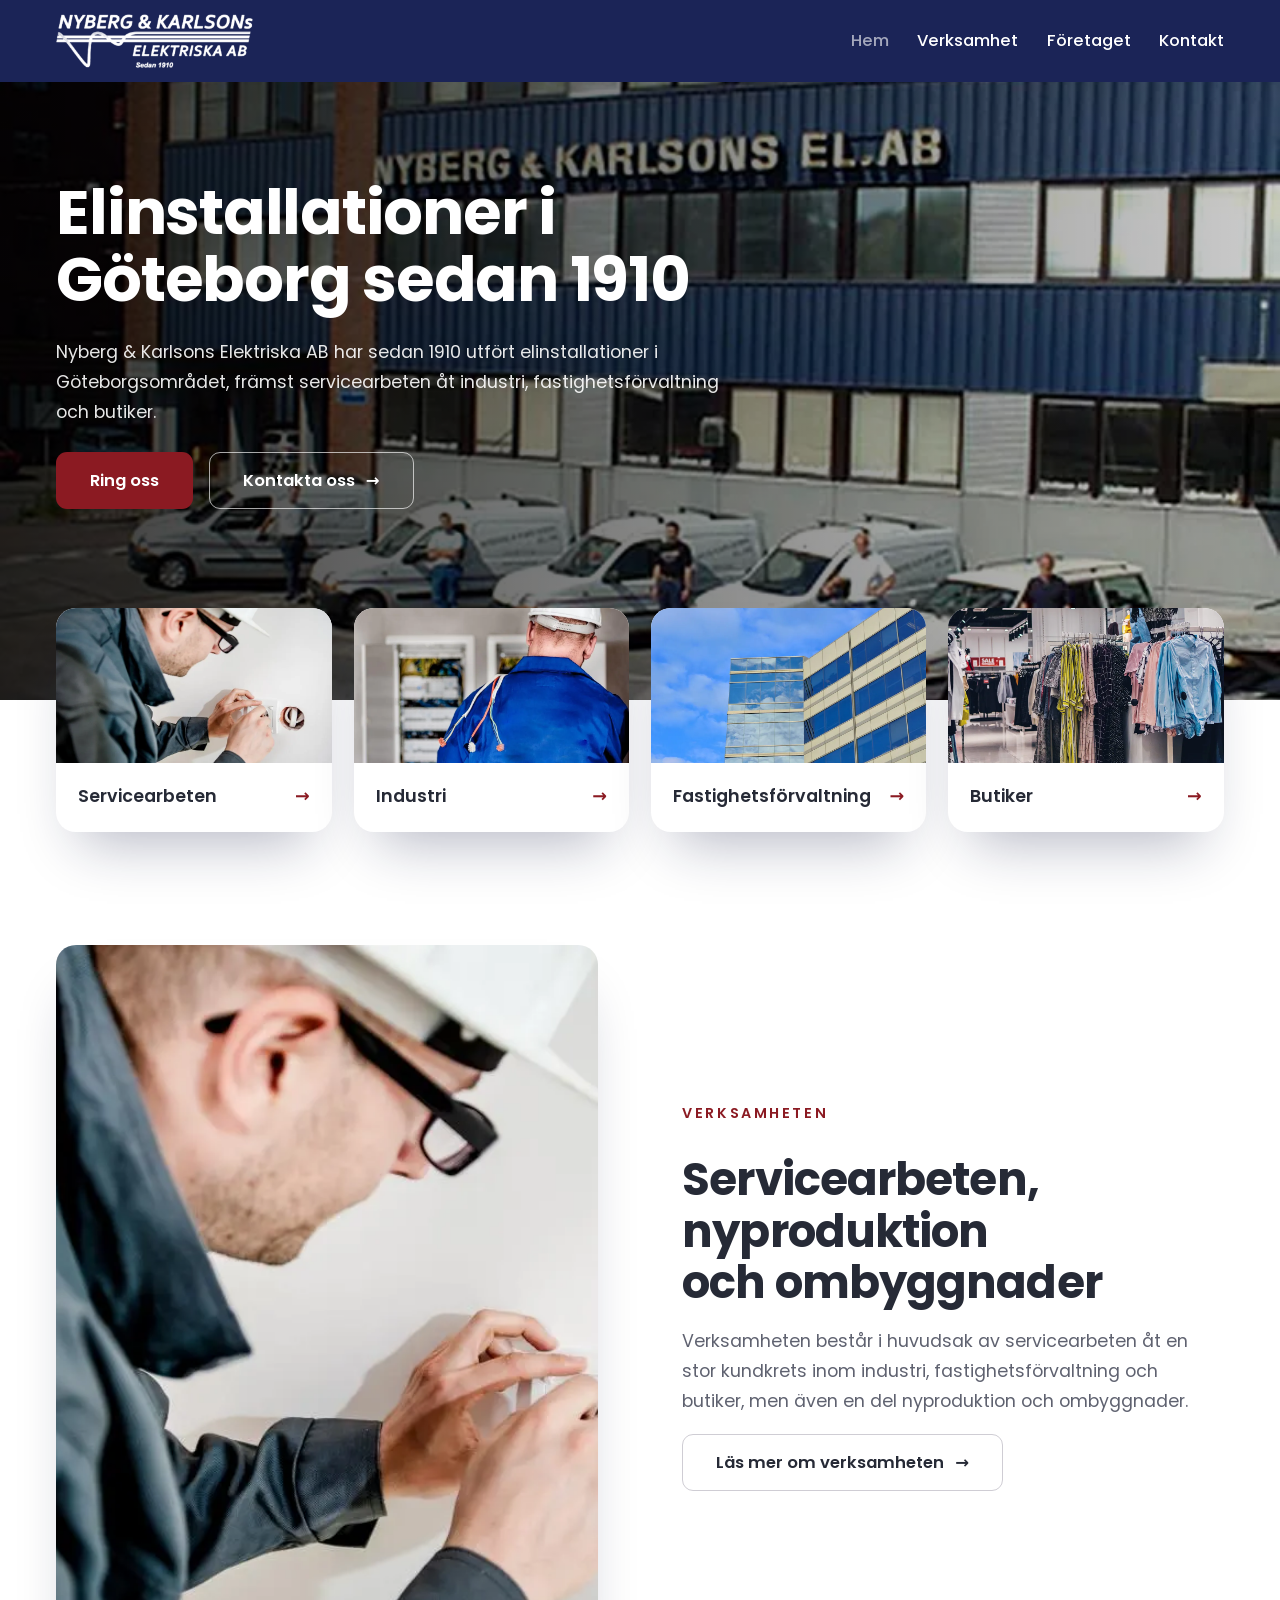
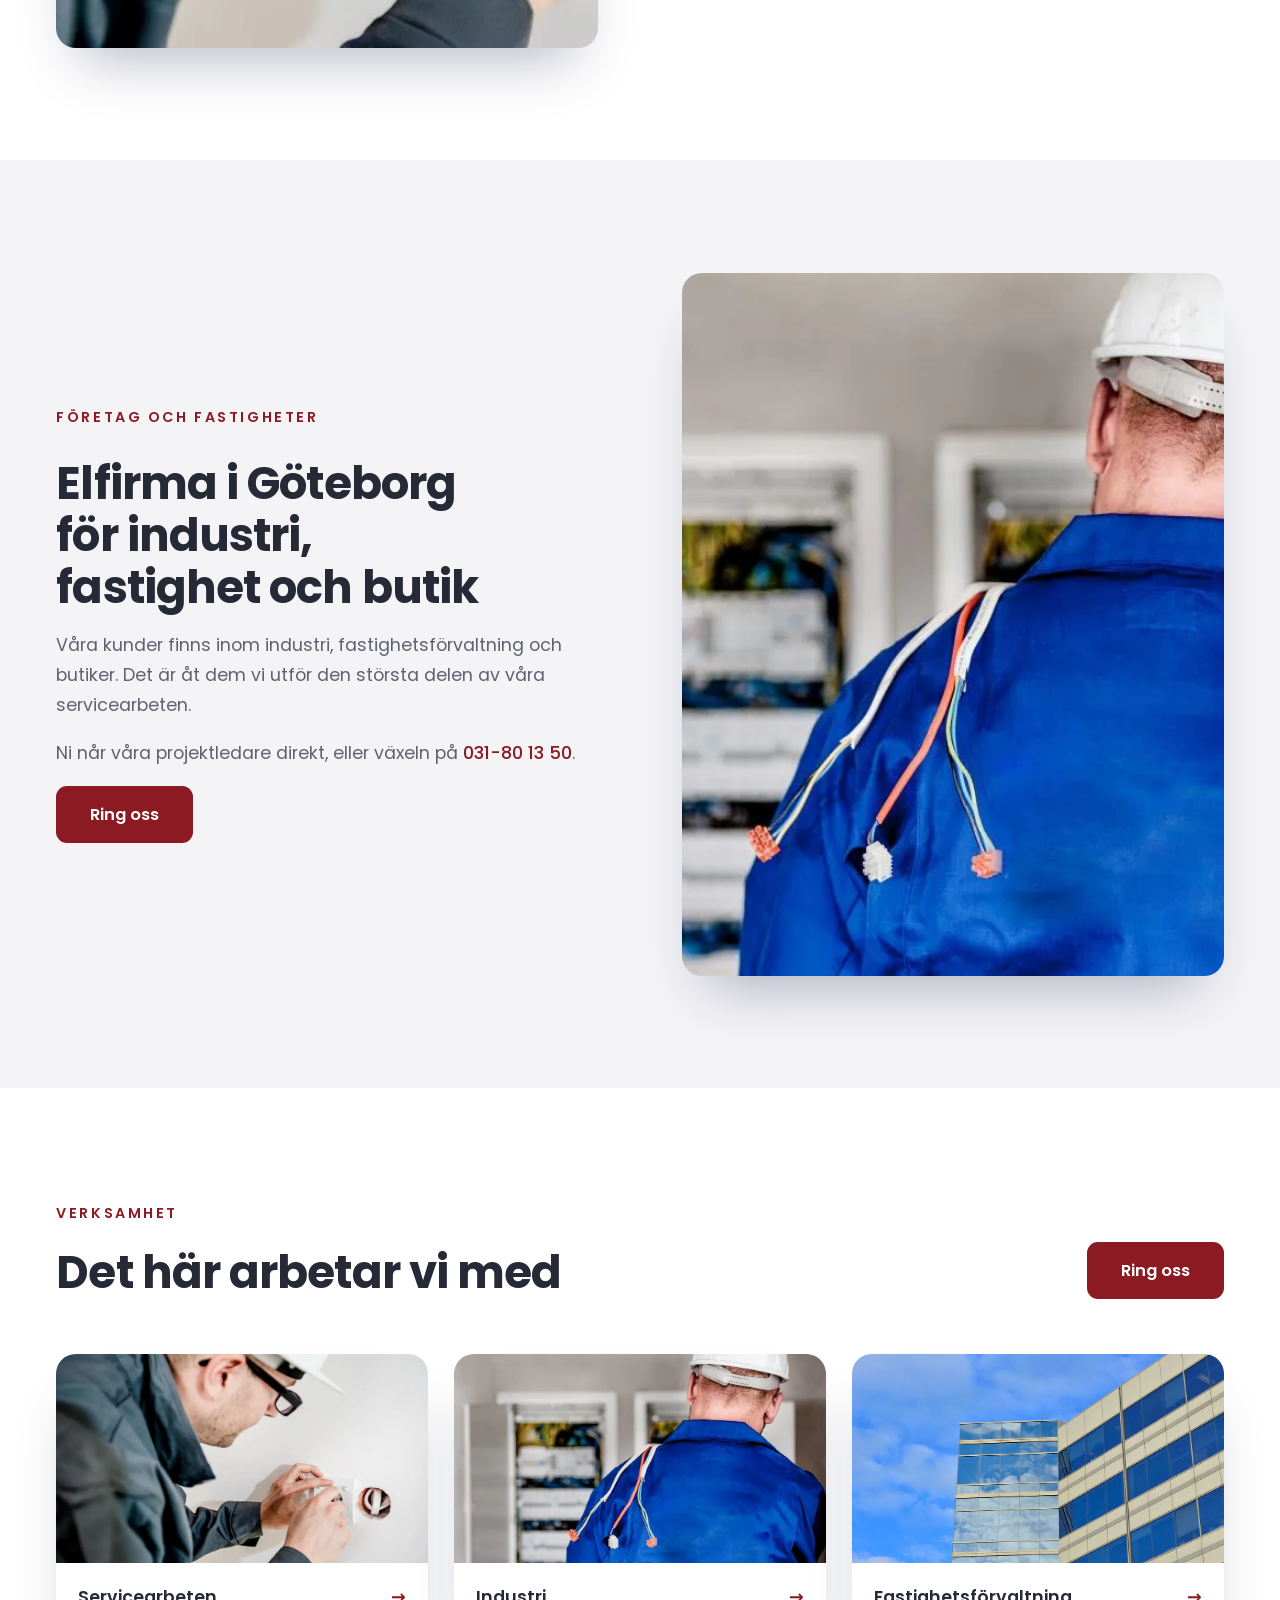
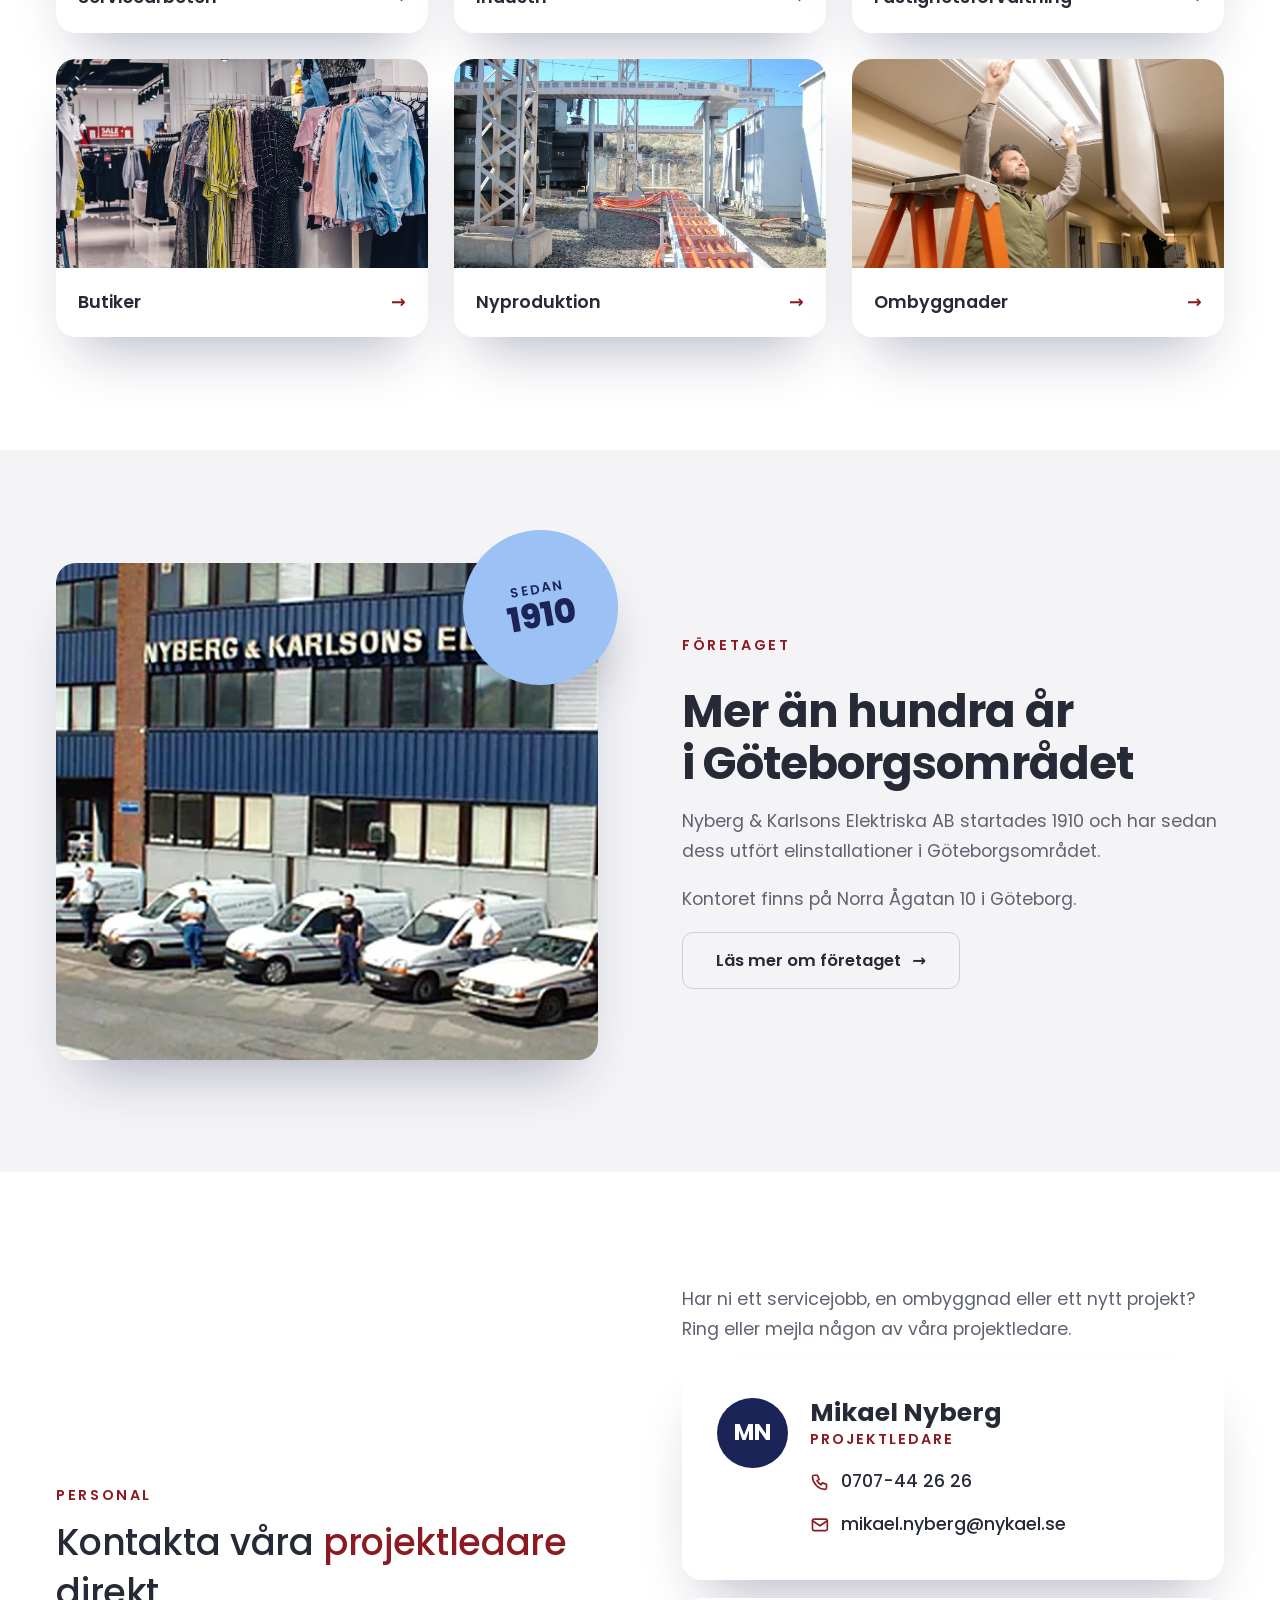
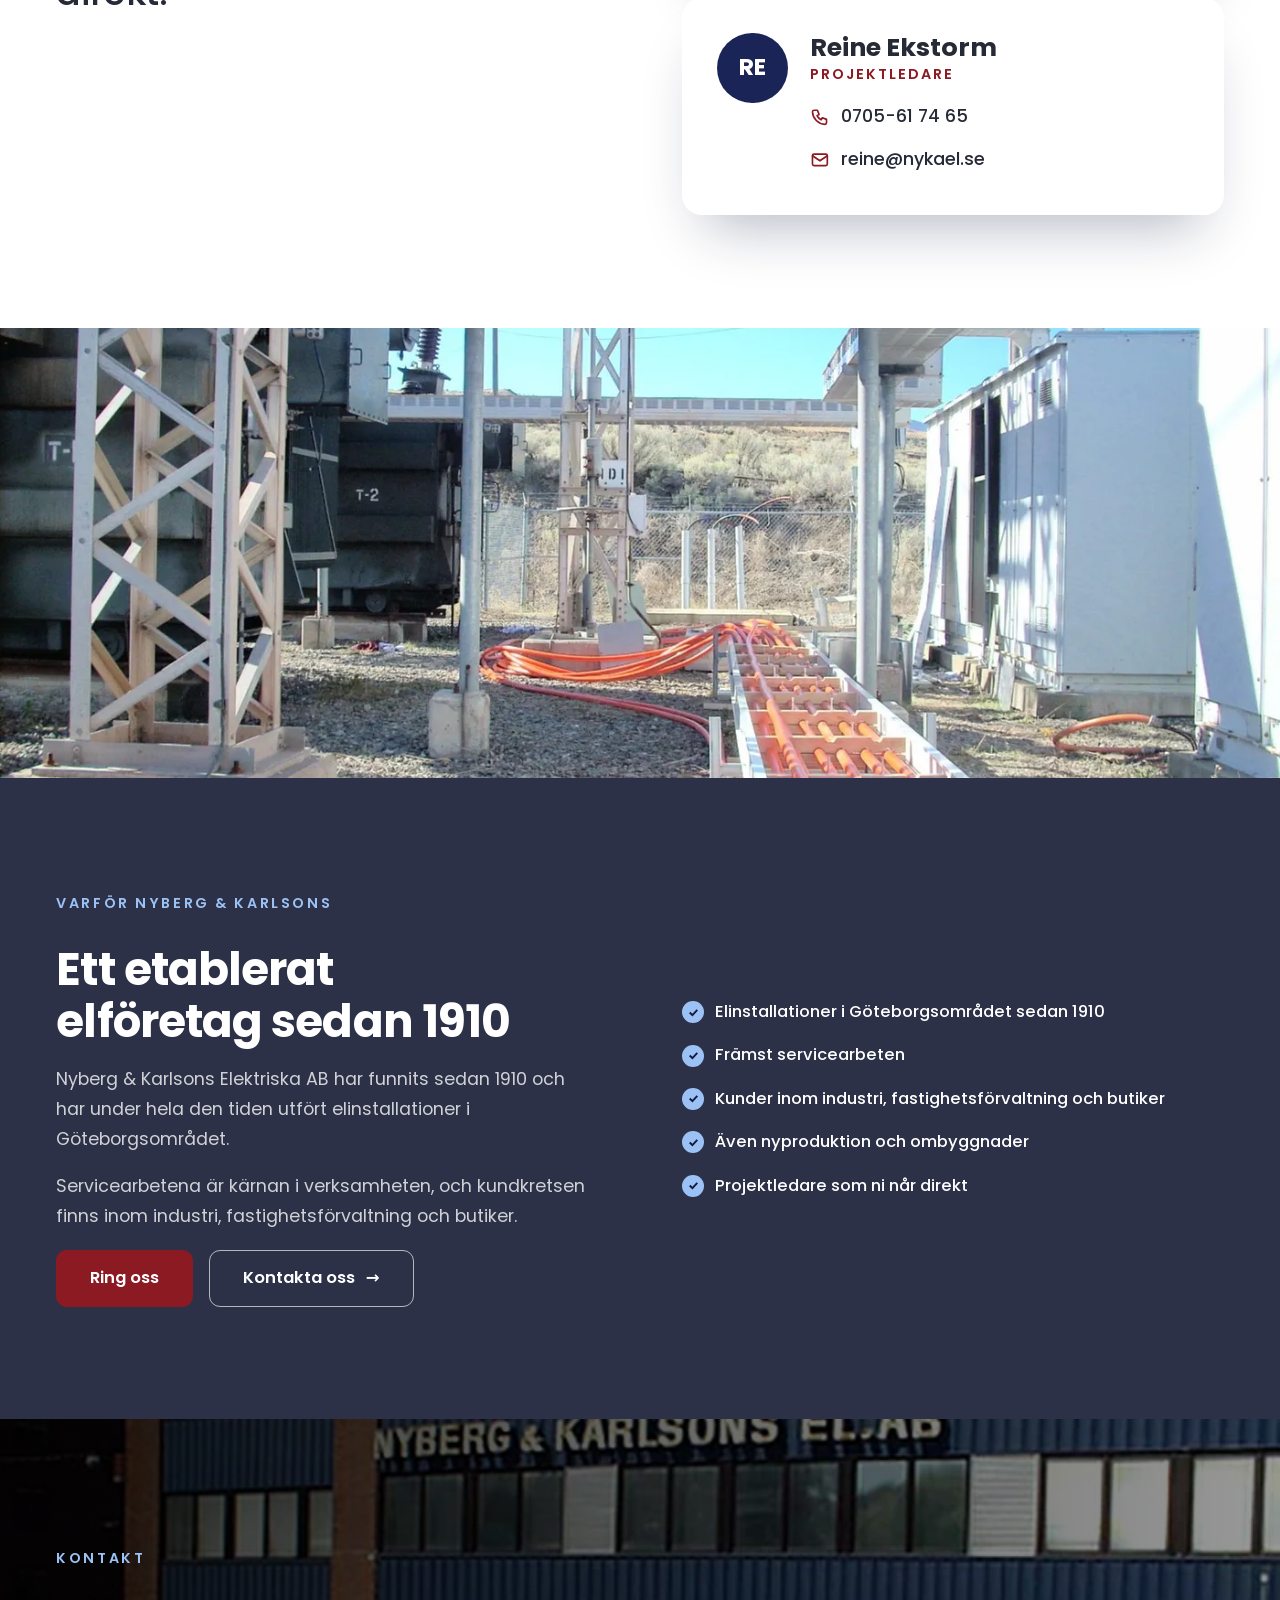
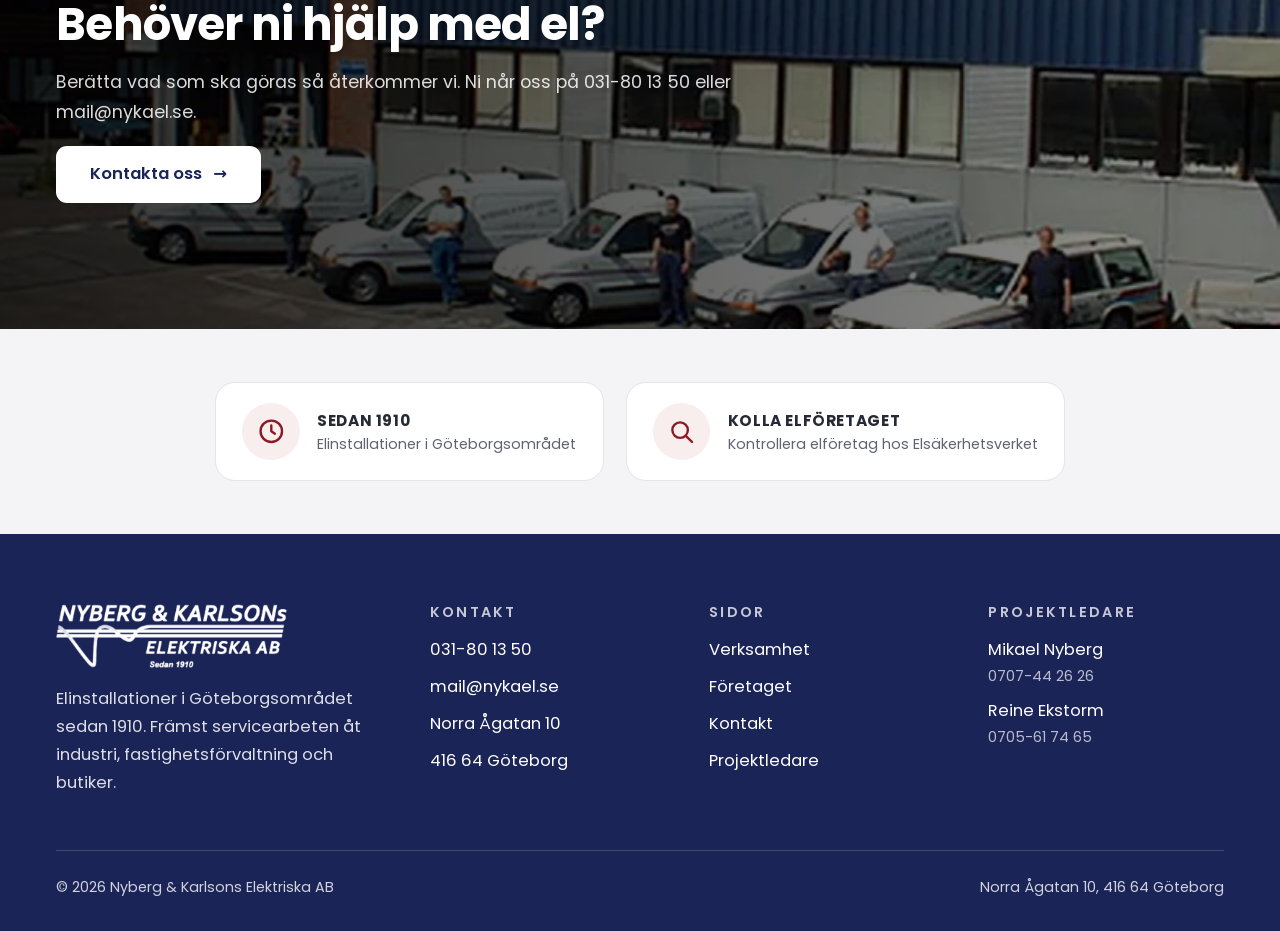
==== commit ae2b09e4: "Gör sajten mer lik Bloms El & Data Samma designsystem och sidstruktur som Bloms: enkel meny i färgad" ====
--- a/site/index.html
+++ b/site/index.html
@@ -21,92 +21,51 @@
 <link rel="apple-touch-icon" href="img/apple-touch-icon.png">
 <link rel="preconnect" href="https://fonts.googleapis.com">
 <link rel="preconnect" href="https://fonts.gstatic.com" crossorigin>
-<link rel="stylesheet" href="https://fonts.googleapis.com/css2?family=Poppins:wght@400;500;600;700;800&display=swap">
+<link rel="stylesheet" href="https://fonts.googleapis.com/css2?family=Poppins:wght@300;400;500;600;700;800&display=swap">
 <link rel="stylesheet" href="assets/style.css">
-<script>document.documentElement.classList.add('js')</script>
 <script type="application/ld+json">{"@context": "https://schema.org", "@type": "Electrician", "name": "Nyberg & Karlsons Elektriska AB", "url": "https://nykael.se/", "logo": "https://nykael.se/img/logo-nyberg-karlsons.png", "image": "https://nykael.se/img/foretaget-lokaler-servicebilar.jpg", "telephone": "+46 31 80 13 50", "email": "mail@nykael.se", "foundingDate": "1910", "description": "Elinstallationer i Göteborgsområdet sedan 1910. Främst servicearbeten åt industri, fastighetsförvaltning och butiker, samt nyproduktion och ombyggnader.", "address": {"@type": "PostalAddress", "streetAddress": "Norra Ågatan 10", "postalCode": "41664", "addressLocality": "Göteborg", "addressCountry": "SE"}, "areaServed": {"@type": "Place", "name": "Göteborgsområdet"}}</script>
 </head>
-<body>
+<body data-page="index">
 <a class="skip" href="#innehall">Hoppa till innehållet</a>
 <header class="nav"><div class="wrap">
-<a class="logo" href="index.html"><img src="img/logo-nyberg-karlsons-vit.png" width="640" height="176" alt="Nyberg &amp; Karlsons Elektriska AB, sedan 1910 – till startsidan"></a>
-<div class="nav-right">
+<a class="logo" href="index.html"><img src="img/logo-nyberg-karlsons-vit.png" width="640" height="176" alt="Nyberg &amp; Karlsons Elektriska AB, sedan 1910"></a>
 <button class="burger" type="button" aria-expanded="false" aria-controls="meny"><svg viewBox="0 0 24 24" fill="none" stroke="currentColor" stroke-width="2.2" aria-hidden="true"><path d="M4 7h16M4 12h16M4 17h16"/></svg>Meny</button>
-<nav aria-label="Huvudmeny"><ul class="menu" id="meny"><li><a href="index.html" aria-current="page">Start</a></li><li><a href="index.html#verksamhet">Verksamhet</a></li><li><a href="foretaget/">Företaget</a></li><li><a href="kontakta-oss/#projektledare">Projektledare</a></li><li><a href="kontakta-oss/">Kontakta oss</a></li></ul></nav>
-<a class="nav-tel" href="tel:+4631801350" aria-label="Ring oss på 031-80 13 50"><svg viewBox="0 0 24 24" fill="none" stroke="currentColor" stroke-width="1.9" stroke-linecap="round" stroke-linejoin="round" aria-hidden="true"><path d="M5 4h4l2 5-2.5 1.5a11 11 0 0 0 5 5L15 13l5 2v4a2 2 0 0 1-2 2A16 16 0 0 1 3 6a2 2 0 0 1 2-2"/></svg><span>031-80 13 50</span></a>
-<a class="btn btn-blue" href="kontakta-oss/#formular">Kontakta oss</a>
-</div>
+<ul class="menu" id="meny"><li><a href="index.html" aria-current="page">Hem</a></li><li><a href="verksamhet/">Verksamhet</a></li><li><a href="foretaget/">Företaget</a></li><li><a href="kontakta-oss/">Kontakt</a></li></ul>
 </div></header>
 <main id="innehall">
-<section class="hero">
-<div class="hero-bg"><picture><source srcset="img/foretaget-lokaler-servicebilar.webp" type="image/webp"><img src="img/foretaget-lokaler-servicebilar.jpg" alt="" width="800" height="452" fetchpriority="high" decoding="async"></picture></div>
-<div class="since" aria-hidden="true"><small>Sedan</small>1910</div>
-<div class="wrap">
-<div class="hero-text">
-<span class="eyebrow">Elinstallationer · Göteborg · Sedan 1910</span>
-<h1>Elinstallationer i Göteborgsområdet sedan 1910</h1>
-<p class="lead">Nyberg &amp; Karlsons Elektriska AB utför främst servicearbeten åt kunder inom industri, fastighetsförvaltning och butiker, men även nyproduktion och ombyggnader.</p>
-<div class="btns"><a class="btn btn-white" href="kontakta-oss/#formular">Kontakta oss</a><a class="btn btn-ghost arrow" href="#verksamhet">Vår verksamhet </a></div>
-</div>
-<div class="hero-cards"><a class="card icon" href="#verksamhet"><div class="ic"><svg viewBox="0 0 24 24" fill="none" stroke="currentColor" stroke-width="1.9" stroke-linecap="round" stroke-linejoin="round" aria-hidden="true"><path d="M14.7 6.3a4 4 0 0 0-5.4 5.2L3.6 17.2a1.6 1.6 0 0 0 2.3 2.3l5.7-5.7a4 4 0 0 0 5.2-5.4l-2.5 2.5-2.2-.4-.4-2.2z"/></svg></div><div class="row">Servicearbeten<small>Vår huvudsakliga verksamhet</small></div></a><a class="card icon" href="#verksamhet"><div class="ic"><svg viewBox="0 0 24 24" fill="none" stroke="currentColor" stroke-width="1.9" stroke-linecap="round" stroke-linejoin="round" aria-hidden="true"><path d="M3 21V10l5 3V10l5 3V10l5 3V4h3v17z"/><path d="M7 17h2M12 17h2M17 17h1"/></svg></div><div class="row">Industri<small>Installation och service</small></div></a><a class="card icon" href="#verksamhet"><div class="ic"><svg viewBox="0 0 24 24" fill="none" stroke="currentColor" stroke-width="1.9" stroke-linecap="round" stroke-linejoin="round" aria-hidden="true"><path d="M4 21V5a1 1 0 0 1 1-1h8a1 1 0 0 1 1 1v16"/><path d="M14 10h5a1 1 0 0 1 1 1v10"/><path d="M8 8h2M8 12h2M8 16h2M17 14h0M17 17h0"/><path d="M2 21h20"/></svg></div><div class="row">Fastighetsförvaltning<small>El i förvaltade fastigheter</small></div></a><a class="card icon" href="#verksamhet"><div class="ic"><svg viewBox="0 0 24 24" fill="none" stroke="currentColor" stroke-width="1.9" stroke-linecap="round" stroke-linejoin="round" aria-hidden="true"><path d="M4 9h16l-1-5H5z"/><path d="M5 9v11h14V9"/><path d="M10 20v-6h4v6"/><path d="M4 9a2.7 2.7 0 0 0 5.3 0 2.7 2.7 0 0 0 5.4 0 2.7 2.7 0 0 0 5.3 0"/></svg></div><div class="row">Butiker<small>El i handelslokaler</small></div></a></div>
-</div>
-</section>
-
-<section class="sec" id="om"><div class="wrap split">
-<figure class="media reveal" style="margin:0"><picture><source srcset="img/servicebil-dekal.webp" type="image/webp"><img src="img/servicebil-dekal.jpg" alt="Servicebil med Nyberg &amp; Karlsons logotyp, www.nykael.se, 031-801350 och texten Sedan 1910" width="806" height="456" loading="lazy" decoding="async"></picture><div class="badge"><small>Sedan</small><b>1910</b></div></figure>
-<div class="prose reveal">
-<span class="eyebrow">Om företaget</span>
-<h2 class="h2">Mer än hundra år av elarbeten i Göteborg</h2>
-<p>Nyberg &amp; Karlsons Elektriska AB startades 1910 och har sedan dess utfört elinstallationer i Göteborgsområdet.</p>
-<p>Verksamheten består i huvudsak av servicearbeten åt en stor kundkrets inom industri, fastighetsförvaltning och butiker, men även en del nyproduktion och ombyggnader.</p>
-<div class="btns"><a class="btn btn-line arrow" href="foretaget/">Läs mer om företaget </a></div>
-</div>
-</div></section>
-
-<section class="sec gray" id="verksamhet"><div class="wrap">
-<div class="sec-head"><div class="prose"><span class="eyebrow">Verksamhet</span><h2 class="h2">Det här arbetar vi med</h2>
-<p>Service är kärnan i verksamheten. Vid sidan av den åtar vi oss nyproduktion och ombyggnader.</p></div>
-<a class="btn btn-navy" href="kontakta-oss/#formular">Skicka en förfrågan</a></div>
-<div class="grid g3 reveal"><div class="card icon top-accent"><div class="ic"><svg viewBox="0 0 24 24" fill="none" stroke="currentColor" stroke-width="1.9" stroke-linecap="round" stroke-linejoin="round" aria-hidden="true"><path d="M14.7 6.3a4 4 0 0 0-5.4 5.2L3.6 17.2a1.6 1.6 0 0 0 2.3 2.3l5.7-5.7a4 4 0 0 0 5.2-5.4l-2.5 2.5-2.2-.4-.4-2.2z"/></svg></div><div class="row">Servicearbeten</div><div class="body"><p>Huvuddelen av verksamheten. Elservice, felsökning och åtgärder åt en stor kundkrets.</p></div></div><div class="card icon top-accent"><div class="ic"><svg viewBox="0 0 24 24" fill="none" stroke="currentColor" stroke-width="1.9" stroke-linecap="round" stroke-linejoin="round" aria-hidden="true"><path d="M3 21V10l5 3V10l5 3V10l5 3V4h3v17z"/><path d="M7 17h2M12 17h2M17 17h1"/></svg></div><div class="row">Industri</div><div class="body"><p>Elinstallationer och service i industrins lokaler och anläggningar.</p></div></div><div class="card icon top-accent"><div class="ic"><svg viewBox="0 0 24 24" fill="none" stroke="currentColor" stroke-width="1.9" stroke-linecap="round" stroke-linejoin="round" aria-hidden="true"><path d="M4 21V5a1 1 0 0 1 1-1h8a1 1 0 0 1 1 1v16"/><path d="M14 10h5a1 1 0 0 1 1 1v10"/><path d="M8 8h2M8 12h2M8 16h2M17 14h0M17 17h0"/><path d="M2 21h20"/></svg></div><div class="row">Fastighetsförvaltning</div><div class="body"><p>Elarbeten åt fastighetsförvaltare, i allt från enskilda lokaler till hela fastigheter.</p></div></div><div class="card icon top-accent"><div class="ic"><svg viewBox="0 0 24 24" fill="none" stroke="currentColor" stroke-width="1.9" stroke-linecap="round" stroke-linejoin="round" aria-hidden="true"><path d="M4 9h16l-1-5H5z"/><path d="M5 9v11h14V9"/><path d="M10 20v-6h4v6"/><path d="M4 9a2.7 2.7 0 0 0 5.3 0 2.7 2.7 0 0 0 5.4 0 2.7 2.7 0 0 0 5.3 0"/></svg></div><div class="row">Butiker</div><div class="body"><p>Elinstallationer och service i butiker och handelslokaler.</p></div></div><div class="card icon top-accent"><div class="ic"><svg viewBox="0 0 24 24" fill="none" stroke="currentColor" stroke-width="1.9" stroke-linecap="round" stroke-linejoin="round" aria-hidden="true"><path d="M3 21h18"/><path d="M6 21V8l6-4 6 4v13"/><path d="M10 21v-5h4v5"/><path d="M10 11h4"/></svg></div><div class="row">Nyproduktion</div><div class="body"><p>Elinstallationer i nya byggnader och lokaler.</p></div></div><div class="card icon top-accent"><div class="ic"><svg viewBox="0 0 24 24" fill="none" stroke="currentColor" stroke-width="1.9" stroke-linecap="round" stroke-linejoin="round" aria-hidden="true"><path d="M20 11a8 8 0 0 0-14.3-4.9L4 8"/><path d="M4 4v4h4"/><path d="M4 13a8 8 0 0 0 14.3 4.9L20 16"/><path d="M20 20v-4h-4"/></svg></div><div class="row">Ombyggnader</div><div class="body"><p>Elarbeten när lokaler och fastigheter byggs om eller får en ny användning.</p></div></div></div>
-</div></section>
-
-<section class="sec dark" id="varfor"><div class="wrap">
-<div class="sec-head"><div class="prose"><span class="eyebrow">Varför Nyberg &amp; Karlsons</span><h2 class="h2">Ett etablerat elföretag i Göteborg</h2></div></div>
-<div class="facts reveal">
-<div class="fact"><div class="num">1910</div><h3>Lång erfarenhet</h3><p>Företaget har utfört elinstallationer i Göteborgsområdet sedan starten 1910.</p></div>
-<div class="fact"><div class="num word">Service</div><h3>Service i fokus</h3><p>Huvuddelen av verksamheten består av servicearbeten åt en stor kundkrets.</p></div>
-<div class="fact"><div class="num word">Industri, fastighet &amp; butik</div><h3>En bred kundkrets</h3><p>Vi arbetar åt kunder inom industri, fastighetsförvaltning och butiker.</p></div>
-</div>
-</div></section>
-
-<section class="sec" id="projektledare"><div class="wrap">
-<div class="sec-head"><div class="prose"><span class="eyebrow">Personal</span><h2 class="h2">Kontakta våra projektledare</h2>
-<p>Ring eller mejla direkt till någon av våra projektledare, eller kontakta växeln på <a href="tel:+4631801350">031-80 13 50</a>.</p></div></div>
-<div class="grid g2 reveal"><article class="person"><div class="av" aria-hidden="true">MN</div><div>
+<section class="hero"><div class="hero-bg"><picture><source srcset="img/foretaget-lokaler-servicebilar.webp" type="image/webp"><img src="img/foretaget-lokaler-servicebilar.jpg" alt="" width="800" height="452" fetchpriority="high" decoding="async" style="object-position:center 40%"></picture></div><div class="wrap">
+<div class="hero-text"><h1>Elinstallationer i Göteborg sedan 1910</h1><p class="lead">Nyberg &amp; Karlsons Elektriska AB har sedan 1910 utfört elinstallationer i Göteborgsområdet, främst servicearbeten åt industri, fastighetsförvaltning och butiker.</p>
+<div class="btns"><a class="btn btn-red" href="tel:+4631801350">Ring oss</a><a class="btn btn-ghost arrow" href="kontakta-oss/">Kontakta oss </a></div></div>
+<div class="hero-cards"><a class="card" href="verksamhet/#service"><div class="img"><picture><source srcset="img/bild-elservice.webp" type="image/webp"><img src="img/bild-elservice.jpg" alt="" width="960" height="540" loading="lazy" decoding="async"></picture></div><div class="row">Servicearbeten<span aria-hidden="true">→</span></div></a><a class="card" href="verksamhet/#industri"><div class="img"><picture><source srcset="img/bild-industri-elcentral.webp" type="image/webp"><img src="img/bild-industri-elcentral.jpg" alt="" width="960" height="540" loading="lazy" decoding="async"></picture></div><div class="row">Industri<span aria-hidden="true">→</span></div></a><a class="card" href="verksamhet/#fastighet"><div class="img"><picture><source srcset="img/bild-fastighet-kontorshus.webp" type="image/webp"><img src="img/bild-fastighet-kontorshus.jpg" alt="" width="960" height="540" loading="lazy" decoding="async"></picture></div><div class="row">Fastighetsförvaltning<span aria-hidden="true">→</span></div></a><a class="card" href="verksamhet/#butik"><div class="img"><picture><source srcset="img/bild-butik-interior.webp" type="image/webp"><img src="img/bild-butik-interior.jpg" alt="" width="960" height="540" loading="lazy" decoding="async"></picture></div><div class="row">Butiker<span aria-hidden="true">→</span></div></a></div></div></section>
+<section class="sec"><div class="wrap split"><div class="media"><picture><source srcset="img/bild-elservice.webp" type="image/webp"><img src="img/bild-elservice.jpg" alt="Elektriker monterar ett vägguttag" width="960" height="639" loading="lazy" decoding="async"></picture></div><div class="prose"><span class="eyebrow">Verksamheten</span><h2 class="h2">Servicearbeten, nyproduktion och ombyggnader</h2><p>Verksamheten består i huvudsak av servicearbeten åt en stor kundkrets inom industri, fastighetsförvaltning och butiker, men även en del nyproduktion och ombyggnader.</p><div class="btns"><a class="btn btn-line arrow" href="verksamhet/">Läs mer om verksamheten </a></div></div></div></section>
+<section class="sec gray"><div class="wrap split rev"><div class="media"><picture><source srcset="img/bild-industri-elcentral.webp" type="image/webp"><img src="img/bild-industri-elcentral.jpg" alt="Elektriker arbetar i ett elskåp" width="960" height="639" loading="lazy" decoding="async"></picture></div><div class="prose"><span class="eyebrow">Företag och fastigheter</span><h2 class="h2">Elfirma i Göteborg för industri, fastighet och butik</h2><p>Våra kunder finns inom industri, fastighetsförvaltning och butiker. Det är åt dem vi utför den största delen av våra servicearbeten.</p><p>Ni når våra projektledare direkt, eller växeln på <a href="tel:+4631801350">031-80 13 50</a>.</p><div class="btns"><a class="btn btn-red" href="tel:+4631801350">Ring oss</a></div></div></div></section>
+<section class="sec" id="tjanster"><div class="wrap"><div class="sec-head"><div class="prose"><span class="eyebrow">Verksamhet</span><h2 class="h2">Det här arbetar vi med</h2></div><a class="btn btn-red" href="tel:+4631801350">Ring oss</a></div><div class="grid g3"><a class="card" href="verksamhet/#service"><div class="img"><picture><source srcset="img/bild-elservice.webp" type="image/webp"><img src="img/bild-elservice.jpg" alt="" width="960" height="540" loading="lazy" decoding="async"></picture></div><div class="row">Servicearbeten<span aria-hidden="true">→</span></div></a><a class="card" href="verksamhet/#industri"><div class="img"><picture><source srcset="img/bild-industri-elcentral.webp" type="image/webp"><img src="img/bild-industri-elcentral.jpg" alt="" width="960" height="540" loading="lazy" decoding="async"></picture></div><div class="row">Industri<span aria-hidden="true">→</span></div></a><a class="card" href="verksamhet/#fastighet"><div class="img"><picture><source srcset="img/bild-fastighet-kontorshus.webp" type="image/webp"><img src="img/bild-fastighet-kontorshus.jpg" alt="" width="960" height="540" loading="lazy" decoding="async"></picture></div><div class="row">Fastighetsförvaltning<span aria-hidden="true">→</span></div></a><a class="card" href="verksamhet/#butik"><div class="img"><picture><source srcset="img/bild-butik-interior.webp" type="image/webp"><img src="img/bild-butik-interior.jpg" alt="" width="960" height="540" loading="lazy" decoding="async"></picture></div><div class="row">Butiker<span aria-hidden="true">→</span></div></a><a class="card" href="verksamhet/#nyproduktion"><div class="img"><picture><source srcset="img/bild-nyproduktion-kabelstegar.webp" type="image/webp"><img src="img/bild-nyproduktion-kabelstegar.jpg" alt="" width="960" height="540" loading="lazy" decoding="async"></picture></div><div class="row">Nyproduktion<span aria-hidden="true">→</span></div></a><a class="card" href="verksamhet/#ombyggnad"><div class="img"><picture><source srcset="img/bild-ombyggnad-belysning.webp" type="image/webp"><img src="img/bild-ombyggnad-belysning.jpg" alt="" width="960" height="540" loading="lazy" decoding="async"></picture></div><div class="row">Ombyggnader<span aria-hidden="true">→</span></div></a></div></div></section>
+<section class="sec gray"><div class="wrap split"><div class="media"><picture><source srcset="img/foretaget-lokaler-servicebilar.webp" type="image/webp"><img src="img/foretaget-lokaler-servicebilar.jpg" alt="Nyberg &amp; Karlsons Elektriska AB:s kontorsbyggnad med företagsskylt, med personal och fem servicebilar uppställda framför" width="800" height="452" loading="lazy" decoding="async"></picture><div class="seal"><div><small>Sedan</small>1910</div></div></div><div class="prose"><span class="eyebrow">Företaget</span><h2 class="h2">Mer än hundra år i Göteborgsområdet</h2><p>Nyberg &amp; Karlsons Elektriska AB startades 1910 och har sedan dess utfört elinstallationer i Göteborgsområdet.</p><p>Kontoret finns på Norra Ågatan 10 i Göteborg.</p><div class="btns"><a class="btn btn-line arrow" href="foretaget/">Läs mer om företaget </a></div></div></div></section>
+<section class="sec" id="projektledare"><div class="wrap split"><div><span class="eyebrow">Personal</span><p class="quote">Kontakta våra <em>projektledare</em> direkt.</p></div><div class="prose"><p>Har ni ett servicejobb, en ombyggnad eller ett nytt projekt? Ring eller mejla någon av våra projektledare.</p><div class="grid" style="gap:16px"><article class="person"><div class="av" aria-hidden="true">MN</div><div>
 <h3>Mikael Nyberg</h3><p class="role">Projektledare</p>
-<ul><li><a href="tel:+46707442626"><svg viewBox="0 0 24 24" fill="none" stroke="currentColor" stroke-width="1.9" stroke-linecap="round" stroke-linejoin="round" aria-hidden="true"><path d="M5 4h4l2 5-2.5 1.5a11 11 0 0 0 5 5L15 13l5 2v4a2 2 0 0 1-2 2A16 16 0 0 1 3 6a2 2 0 0 1 2-2"/></svg>0707-44 26 26</a></li><li><a href="mailto:mikael.nyberg@nykael.se"><svg viewBox="0 0 24 24" fill="none" stroke="currentColor" stroke-width="1.9" stroke-linecap="round" stroke-linejoin="round" aria-hidden="true"><rect x="3" y="5" width="18" height="14" rx="2"/><path d="M3 7l9 6 9-6"/></svg>mikael.nyberg@nykael.se</a></li></ul>
+<ul><li><a href="tel:+46707442626"><svg viewBox="0 0 24 24" fill="none" stroke="currentColor" stroke-width="2" stroke-linecap="round" stroke-linejoin="round" aria-hidden="true"><path d="M5 4h4l2 5-2.5 1.5a11 11 0 0 0 5 5L15 13l5 2v4a2 2 0 0 1-2 2A16 16 0 0 1 3 6a2 2 0 0 1 2-2"/></svg>0707-44 26 26</a></li><li><a href="mailto:mikael.nyberg@nykael.se"><svg viewBox="0 0 24 24" fill="none" stroke="currentColor" stroke-width="2" stroke-linecap="round" stroke-linejoin="round" aria-hidden="true"><rect x="3" y="5" width="18" height="14" rx="2"/><path d="M3 7l9 6 9-6"/></svg>mikael.nyberg@nykael.se</a></li></ul>
 </div></article><article class="person"><div class="av" aria-hidden="true">RE</div><div>
 <h3>Reine Ekstorm</h3><p class="role">Projektledare</p>
-<ul><li><a href="tel:+46705617465"><svg viewBox="0 0 24 24" fill="none" stroke="currentColor" stroke-width="1.9" stroke-linecap="round" stroke-linejoin="round" aria-hidden="true"><path d="M5 4h4l2 5-2.5 1.5a11 11 0 0 0 5 5L15 13l5 2v4a2 2 0 0 1-2 2A16 16 0 0 1 3 6a2 2 0 0 1 2-2"/></svg>0705-61 74 65</a></li><li><a href="mailto:reine@nykael.se"><svg viewBox="0 0 24 24" fill="none" stroke="currentColor" stroke-width="1.9" stroke-linecap="round" stroke-linejoin="round" aria-hidden="true"><rect x="3" y="5" width="18" height="14" rx="2"/><path d="M3 7l9 6 9-6"/></svg>reine@nykael.se</a></li></ul>
-</div></article></div>
-</div></section>
-
-<section class="band"><picture><source srcset="img/foretaget-lokaler-servicebilar.webp" type="image/webp"><img src="img/foretaget-lokaler-servicebilar.jpg" alt="" width="800" height="452" loading="lazy" decoding="async"></picture><div class="wrap split">
-<div class="prose"><span class="eyebrow">Kontakt</span><h2 class="h2">Behöver ni hjälp med el?</h2>
-<p>Berätta vad som ska göras så återkommer vi. Ni når oss enklast på telefon eller e-post.</p>
-<div class="btns"><a class="btn btn-white" href="tel:+4631801350">Ring 031-80 13 50</a><a class="btn btn-ghost arrow" href="kontakta-oss/#formular">Skicka en förfrågan </a></div></div>
-</div></section>
+<ul><li><a href="tel:+46705617465"><svg viewBox="0 0 24 24" fill="none" stroke="currentColor" stroke-width="2" stroke-linecap="round" stroke-linejoin="round" aria-hidden="true"><path d="M5 4h4l2 5-2.5 1.5a11 11 0 0 0 5 5L15 13l5 2v4a2 2 0 0 1-2 2A16 16 0 0 1 3 6a2 2 0 0 1 2-2"/></svg>0705-61 74 65</a></li><li><a href="mailto:reine@nykael.se"><svg viewBox="0 0 24 24" fill="none" stroke="currentColor" stroke-width="2" stroke-linecap="round" stroke-linejoin="round" aria-hidden="true"><rect x="3" y="5" width="18" height="14" rx="2"/><path d="M3 7l9 6 9-6"/></svg>reine@nykael.se</a></li></ul>
+</div></article></div></div></div></section>
+<div class="photo-strip"><picture><source srcset="img/bild-nyproduktion-kabelstegar.webp" type="image/webp"><img src="img/bild-nyproduktion-kabelstegar.jpg" alt="Kablar dragna på kabelstegar" width="1400" height="1050" loading="lazy" decoding="async" style="object-position:center 55%"></picture></div>
+<section class="sec dark"><div class="wrap split"><div class="prose"><span class="eyebrow">Varför Nyberg &amp; Karlsons</span><h2 class="h2">Ett etablerat elföretag sedan 1910</h2><p>Nyberg &amp; Karlsons Elektriska AB har funnits sedan 1910 och har under hela den tiden utfört elinstallationer i Göteborgsområdet.</p><p>Servicearbetena är kärnan i verksamheten, och kundkretsen finns inom industri, fastighetsförvaltning och butiker.</p><div class="btns"><a class="btn btn-red" href="tel:+4631801350">Ring oss</a><a class="btn btn-ghost arrow" href="kontakta-oss/">Kontakta oss </a></div></div><div class="prose"><ul class="checklist"><li class="chk">Elinstallationer i Göteborgsområdet sedan 1910</li><li class="chk">Främst servicearbeten</li><li class="chk">Kunder inom industri, fastighetsförvaltning och butiker</li><li class="chk">Även nyproduktion och ombyggnader</li><li class="chk">Projektledare som ni når direkt</li></ul></div></div></section>
+<section class="band"><picture><source srcset="img/foretaget-lokaler-servicebilar.webp" type="image/webp"><img src="img/foretaget-lokaler-servicebilar.jpg" alt="Nyberg &amp; Karlsons Elektriska AB:s kontorsbyggnad med företagsskylt, med personal och fem servicebilar uppställda framför" width="800" height="452" loading="lazy" decoding="async"></picture><div class="wrap"><div class="prose"><span class="eyebrow">Kontakt</span><h2 class="h2">Behöver ni hjälp med el?</h2><p>Berätta vad som ska göras så återkommer vi. Ni når oss på 031-80 13 50 eller mail@nykael.se.</p><div class="btns"><a class="btn btn-white arrow" href="kontakta-oss/">Kontakta oss </a></div></div></div></section>
+<section class="sec gray" style="padding-block:48px"><div class="wrap"><div class="trust">
+<div><span class="ic"><svg viewBox="0 0 24 24" fill="none" stroke="currentColor" stroke-width="2" stroke-linecap="round" stroke-linejoin="round" aria-hidden="true"><circle cx="12" cy="12" r="9"/><path d="M12 7v5l3 2"/></svg></span><span><b>SEDAN 1910</b><small>Elinstallationer i Göteborgsområdet</small></span></div>
+<a href="https://www.elsakerhetsverket.se/" target="_blank" rel="noopener"><span class="ic"><svg viewBox="0 0 24 24" fill="none" stroke="currentColor" stroke-width="2" stroke-linecap="round" stroke-linejoin="round" aria-hidden="true"><circle cx="11" cy="11" r="6.5"/><path d="M16 16l5 5"/></svg></span><span><b>KOLLA ELFÖRETAGET</b><small>Kontrollera elföretag hos Elsäkerhetsverket</small></span></a>
+</div></div></section>
 </main>
 <footer class="foot"><div class="wrap">
 <div class="foot-grid">
 <div><a class="logo" href="index.html"><img src="img/logo-nyberg-karlsons-vit.png" width="640" height="176" alt="Nyberg &amp; Karlsons Elektriska AB" loading="lazy"></a>
 <p>Elinstallationer i Göteborgsområdet sedan 1910. Främst servicearbeten åt industri, fastighetsförvaltning och butiker.</p></div>
-<div><h2>Kontakt</h2><ul><li><a href="tel:+4631801350">031-80 13 50</a></li><li><a href="mailto:mail@nykael.se">mail@nykael.se</a></li><li><a href="https://www.google.com/maps/search/?api=1&query=Norra+%C3%85gatan+10%2C+416+64+G%C3%B6teborg" target="_blank" rel="noopener">Norra Ågatan 10<br>416 64 Göteborg</a></li></ul></div>
+<div><h2>Kontakt</h2><ul><li><a href="tel:+4631801350">031-80 13 50</a></li><li><a href="mailto:mail@nykael.se">mail@nykael.se</a></li><li>Norra Ågatan 10</li><li>416 64 Göteborg</li></ul></div>
+<div><h2>Sidor</h2><ul><li><a href="verksamhet/">Verksamhet</a></li><li><a href="foretaget/">Företaget</a></li><li><a href="kontakta-oss/">Kontakt</a></li><li><a href="kontakta-oss/#projektledare">Projektledare</a></li></ul></div>
 <div><h2>Projektledare</h2><ul><li><a href="mailto:mikael.nyberg@nykael.se">Mikael Nyberg</a><small>0707-44 26 26</small></li><li><a href="mailto:reine@nykael.se">Reine Ekstorm</a><small>0705-61 74 65</small></li></ul></div>
-<div><h2>Sidor</h2><ul><li><a href="index.html">Start</a></li><li><a href="index.html#verksamhet">Verksamhet</a></li><li><a href="foretaget/">Företaget</a></li><li><a href="kontakta-oss/">Kontakta oss</a></li></ul></div>
 </div>
 <div class="foot-bottom"><span>© 2026 Nyberg &amp; Karlsons Elektriska AB</span><span>Norra Ågatan 10, 416 64 Göteborg</span></div>
 </div></footer>
-<script src="assets/main.js" defer></script>
+<script src="assets/main.js"></script>
 </body>
 </html>
--- a/site/assets/style.css
+++ b/site/assets/style.css
@@ -1,16 +1,16 @@
-/* Nyberg & Karlsons Elektriska — designsystem i samma anda som Bloms El & Data:
-   färgad navbar, fotohero med överlappande kort, växlande vita/ljusgrå sektioner, färgad sidfot.
-   Färgerna är hämtade ur logotypen: marinblå text, ljusblå våg och vinröd linje. */
+/* Nyberg & Karlsons Elektriska — samma designsystem som Bloms El & Data (heroförslag 15:
+   fotohero med överlappande kort, färgad navbar, Poppins, växlande vita/ljusgrå sektioner, färgad sidfot).
+   Färgerna kommer ur logotypen: marinblått (navbar, sidfot), vinrött (knappar, rubriketiketter) och ljusblått (accent). */
 :root{
-  --navy:#1b2457; --navy-deep:#131a44; --navy-hover:#27337c;
-  --blue:#5793e5; --blue-light:#9cc2f5; --blue-soft:#ecf2fc;
-  --maroon:#7a1018; --maroon-soft:#f8ecec;
-  --ink:#1f2433; --muted:#585e6e; --line:#e2e5ec;
-  --light:#f4f5f8; --white:#fff;
-  --shadow:0 30px 50px -22px rgba(19,26,68,.34);
-  --shadow-sm:0 10px 30px -14px rgba(19,26,68,.28);
+  --navy:#1b2457; --navy-deep:#141a42;
+  --red:#8b1a22; --red-hover:#a3222b; --red-soft:#f9eeee;
+  --blue:#5793e5; --accent:#9cc2f5;
+  --ink:#262a36; --gray:#2c3147; --muted:#5f6270; --line:#e4e4ea;
+  --light:#f4f4f7; --white:#fff;
+  --shadow:0 30px 50px -22px rgba(20,26,66,.32);
+  --shadow-sm:0 10px 30px -14px rgba(20,26,66,.25);
   --font:"Poppins",system-ui,-apple-system,"Segoe UI",Roboto,sans-serif;
-  --nav-h:clamp(68px,6vw,88px);
+  --nav-h:clamp(64px,5.8vw,84px);
   --wrap:1200px;
   --radius:18px;
   color-scheme:light;
@@ -22,116 +22,94 @@
 body{margin:0;background:var(--white);color:var(--ink);font-family:var(--font);font-size:16px;line-height:1.7;-webkit-font-smoothing:antialiased}
 body::before{content:"";position:fixed;inset:0 0 auto;height:env(safe-area-inset-top,0px);background:var(--navy);z-index:60}
 img{display:block;max-width:100%}
+picture{display:contents}
 a{color:inherit;text-decoration:none}
 h1,h2,h3,h4{margin:0;line-height:1.15;text-wrap:balance;font-weight:700;color:inherit}
 p{margin:0}
 ul{margin:0}
+figure{margin:0}
 
 .wrap{width:100%;max-width:calc(var(--wrap) + 2*max(16px,4vw));margin-inline:auto;
   padding-left:max(16px,4vw,env(safe-area-inset-left,0px));padding-right:max(16px,4vw,env(safe-area-inset-right,0px))}
 .prose{display:flex;flex-direction:column;gap:16px;max-width:66ch}
 .prose p{color:var(--muted)}
 .prose strong{color:var(--ink);font-weight:600}
-.prose a:not(.btn){color:var(--navy);text-decoration:underline;text-underline-offset:3px}
-.eyebrow{display:flex;align-items:center;gap:12px;color:var(--maroon);font-size:13px;font-weight:600;letter-spacing:.18em;text-transform:uppercase;margin-bottom:10px}
-/* tre linjer som i logotypen: ljusblå, vinröd, marinblå */
-.eyebrow::before{content:"";width:28px;height:9px;flex:none;
-  background:linear-gradient(var(--blue) 0 2px,transparent 2px 3.5px,var(--maroon) 3.5px 5.5px,transparent 5.5px 7px,var(--navy) 7px 9px)}
-.center .eyebrow{justify-content:center}
+.prose p a{color:var(--red);font-weight:500}
+.eyebrow{display:block;color:var(--red);font-size:13px;font-weight:600;letter-spacing:.18em;text-transform:uppercase;margin-bottom:10px}
 .h2{font-size:clamp(28px,3.2vw,44px);letter-spacing:-.02em;color:var(--ink)}
 .h3{font-size:clamp(20px,1.7vw,24px);font-weight:600;color:var(--ink)}
 .lead{font-size:clamp(16px,1.25vw,18px);line-height:1.7}
-.skip{position:absolute;left:-999px;top:0;background:var(--white);color:var(--navy);padding:10px 16px;z-index:100;font-weight:600;border-radius:8px}
+.skip{position:absolute;left:-999px;top:0;background:var(--accent);color:var(--ink);padding:10px 16px;z-index:100;font-weight:600}
 .skip:focus{left:16px;top:calc(env(safe-area-inset-top,0px) + 10px)}
 :focus-visible{outline:3px solid var(--blue);outline-offset:3px}
 
 /* ---------- navbar ---------- */
-.nav{position:sticky;top:env(safe-area-inset-top,0px);z-index:50;background:var(--navy);height:var(--nav-h);
-  box-shadow:inset 0 -3px 0 var(--maroon)}
+.nav{position:sticky;top:env(safe-area-inset-top,0px);z-index:50;background:var(--navy);height:var(--nav-h)}
 .nav .wrap{height:100%;display:flex;align-items:center;justify-content:space-between;gap:24px}
 .logo{display:flex;align-items:center;flex:none}
-.logo img{width:clamp(170px,17vw,230px);height:auto}
-.nav-right{display:flex;align-items:center;gap:clamp(18px,2.4vw,34px)}
+.logo img{width:clamp(150px,14vw,200px);height:auto}
 .menu{display:flex;gap:clamp(14px,2vw,30px);list-style:none;padding:0;color:var(--white);font-weight:500;font-size:15px}
-.menu a{display:block;padding-block:6px;transition:opacity .15s;position:relative}
-.menu a:hover{opacity:.72}
-.menu a[aria-current="page"]::after{content:"";position:absolute;left:0;right:0;bottom:0;height:2px;background:var(--blue)}
-.nav-tel{display:inline-flex;align-items:center;gap:8px;color:var(--white);font-weight:600;font-size:15px;white-space:nowrap}
-.nav-tel svg{width:18px;height:18px;color:var(--blue-light)}
-.nav-tel:hover{opacity:.8}
-.nav .btn{padding:11px 20px;font-size:14px}
+.menu a{transition:opacity .15s;padding-block:6px}
+.menu a:hover{opacity:.7}
+.menu a[aria-current="page"]{opacity:.6}
 .burger{display:none;background:none;border:0;color:var(--white);font:600 15px var(--font);cursor:pointer;padding:10px 0;align-items:center;gap:8px}
 .burger svg{width:22px;height:22px}
-@media (max-width:1080px){
+@media (max-width:1020px){
   .burger{display:inline-flex}
-  .nav-right .btn{display:none}
   .menu{display:none;position:absolute;top:100%;left:0;right:0;flex-direction:column;gap:0;background:var(--navy);
-    padding:6px max(16px,4vw) 18px;border-top:3px solid var(--maroon);box-shadow:0 20px 30px -10px rgba(0,0,0,.35)}
+    padding:6px max(16px,4vw) 18px;border-top:1px solid rgba(255,255,255,.16);box-shadow:0 20px 30px -10px rgba(0,0,0,.35)}
   .nav.open .menu{display:flex}
-  .menu a{padding:13px 0;border-bottom:1px solid rgba(255,255,255,.1)}
-  .menu a[aria-current="page"]::after{display:none}
-  .menu a[aria-current="page"]{color:var(--blue-light)}
-}
-@media (max-width:520px){.nav-tel span{display:none}.nav-tel svg{width:22px;height:22px}}
+  .menu a{display:block;padding:12px 0;border-bottom:1px solid rgba(255,255,255,.1)}
+}
 
 /* ---------- knappar ---------- */
 .btns{display:flex;flex-wrap:wrap;gap:14px}
 .btn{display:inline-flex;align-items:center;justify-content:center;gap:10px;padding:16px 30px;border-radius:10px;font:600 15px/1.2 var(--font);
   white-space:nowrap;border:1.5px solid transparent;cursor:pointer;transition:transform .15s,background .15s,border-color .15s,color .15s}
 .btn:hover{transform:translateY(-2px)}
-.btn-navy{background:var(--navy);color:var(--white)}.btn-navy:hover{background:var(--navy-hover)}
-.btn-blue{background:var(--blue);color:var(--navy-deep)}.btn-blue:hover{background:var(--blue-light)}
+.btn-red{background:var(--red);color:var(--white)}.btn-red:hover{background:var(--red-hover)}
 .btn-ghost{border-color:rgba(255,255,255,.65);color:var(--white)}.btn-ghost:hover{background:rgba(255,255,255,.12)}
-.btn-line{border-color:#c9cdd8;color:var(--ink)}.btn-line:hover{border-color:var(--navy);color:var(--navy)}
-.btn-white{background:var(--white);color:var(--navy)}.btn-white:hover{background:var(--blue-soft)}
+.btn-line{border-color:#cfcdd4;color:var(--ink)}.btn-line:hover{border-color:var(--red);color:var(--red)}
+.btn-white{background:var(--white);color:var(--navy)}
 .arrow::after{content:"→"}
 
-/* ---------- hero med överlappande kort ---------- */
-.hero{position:relative;color:var(--white);padding-top:clamp(64px,8vw,120px)}
-.hero-bg{position:absolute;inset:0 0 var(--overlap,110px) 0;overflow:hidden;background:var(--navy-deep)}
-.hero-bg img{width:100%;height:100%;object-fit:cover;filter:grayscale(1) contrast(1.08) brightness(1.05)}
-/* marinblå duoton, som en tonad bild i logotypens färg */
-.hero-bg::after{content:"";position:absolute;inset:0;
-  background:linear-gradient(100deg,rgba(19,26,68,.96) 0%,rgba(27,36,87,.86) 45%,rgba(27,36,87,.58) 100%)}
+/* ---------- hero (förslag 15) ---------- */
+.hero{position:relative;color:var(--white);padding-top:clamp(56px,7vw,110px)}
+.hero-bg{position:absolute;inset:0 0 var(--overlap,120px) 0;overflow:hidden;background:var(--gray)}
+.hero-bg img{width:100%;height:100%;object-fit:cover}
+.hero-bg::after{content:"";position:absolute;inset:0;background:linear-gradient(90deg,rgba(0,0,0,.78),rgba(0,0,0,.45) 55%,rgba(0,0,0,.2))}
 .hero .wrap{position:relative;z-index:2}
-.hero-text{max-width:760px;display:flex;flex-direction:column;gap:22px}
-.hero .eyebrow{color:var(--blue-light)}
-.hero h1{font-size:clamp(36px,4.6vw,64px);letter-spacing:-.025em;line-height:1.06}
-.hero .lead{opacity:.9;max-width:60ch}
-.hero-cards{position:relative;z-index:3;display:grid;grid-template-columns:repeat(4,1fr);gap:20px;margin-top:clamp(56px,7vw,100px)}
+.hero-text{max-width:780px;display:flex;flex-direction:column;gap:22px}
+.hero .eyebrow{color:var(--accent)}
+.hero h1{font-size:clamp(36px,4.4vw,62px);letter-spacing:-.02em;line-height:1.08}
+.hero .lead{opacity:.9;max-width:62ch}
+.hero-cards{position:relative;z-index:3;display:grid;grid-template-columns:repeat(4,1fr);gap:20px;margin-top:clamp(56px,7vw,110px)}
 .hero.no-cards{padding-bottom:clamp(56px,7vw,100px)}
 .hero.no-cards .hero-bg{inset:0}
-.since{position:absolute;right:max(16px,4vw);top:clamp(40px,6vw,90px);z-index:2;text-align:right;color:rgba(255,255,255,.09);
-  font-size:clamp(90px,15vw,230px);font-weight:800;letter-spacing:-.05em;line-height:.85;pointer-events:none;user-select:none}
-.since small{display:block;font-size:.12em;letter-spacing:.3em;font-weight:600;color:rgba(255,255,255,.45);margin-bottom:.4em;text-transform:uppercase}
-@media (max-width:860px){.since{display:none}}
 
 /* kort, samma utseende i hero och sektioner */
 .card{display:flex;flex-direction:column;background:var(--white);color:var(--ink);border-radius:var(--radius);overflow:hidden;box-shadow:var(--shadow);transition:transform .2s ease}
 a.card:hover{transform:translateY(-6px)}
 .card .img{aspect-ratio:16/9;overflow:hidden;background:var(--light)}
 .card .img img{width:100%;height:100%;object-fit:cover;transition:transform .5s ease}
-.card .row{display:flex;justify-content:space-between;align-items:center;gap:12px;padding:18px 22px;font-weight:600}
-.card .row span{color:var(--maroon);flex:none}
-.card .body{padding:0 22px 24px;color:var(--muted);font-size:14.5px;line-height:1.65;display:flex;flex-direction:column;gap:10px}
-.card.icon .ic{margin:24px 22px 0;width:50px;height:50px;border-radius:12px;background:var(--blue-soft);color:var(--navy);display:grid;place-items:center;transition:background .2s,color .2s}
-.card.icon .ic svg{width:25px;height:25px}
-a.card.icon:hover .ic{background:var(--navy);color:var(--white)}
-.card.icon .row{flex-direction:column;align-items:flex-start;gap:2px;padding-bottom:22px}
-.card.icon .row small{color:var(--muted);font-weight:500;font-size:14px;line-height:1.5}
-.card.icon .body{margin-top:-10px}
-.card.icon.top-accent{border-top:4px solid var(--navy)}
+a.card:hover .img img{transform:scale(1.04)}
+.card .row{display:flex;justify-content:space-between;align-items:center;gap:12px;padding:18px 20px;font-weight:600}
+.card .row span{color:var(--red);flex:none}
+.card .body{padding:0 20px 22px;color:var(--muted);font-size:14.5px;line-height:1.65;display:flex;flex-direction:column;gap:10px}
+.card.icon .ic{margin:22px 20px 0;width:48px;height:48px;border-radius:12px;background:var(--red-soft);color:var(--red);display:grid;place-items:center}
+.card.icon .ic svg{width:24px;height:24px}
+.card.icon .row{flex-direction:column;align-items:flex-start;gap:2px}
+.card.icon .row small{color:var(--muted);font-weight:500;font-size:14px}
 
 /* ---------- sektioner ---------- */
 .sec{padding-block:clamp(64px,8vw,110px)}
 .sec.gray{background:var(--light)}
-.sec.dark{background:var(--navy);color:var(--white)}
-.sec.dark .h2,.sec.dark .h3,.sec.dark .prose strong{color:var(--white)}
-.sec.dark .prose p{color:rgba(255,255,255,.8)}
-.sec.dark .eyebrow{color:var(--blue-light)}
+.sec.dark{background:var(--gray);color:var(--white)}
+.sec.dark .h2,.sec.dark .prose strong{color:var(--white)}
+.sec.dark .prose p{color:rgba(255,255,255,.78)}
+.sec.dark .eyebrow{color:var(--accent)}
 .sec-head{display:flex;justify-content:space-between;align-items:flex-end;gap:24px;flex-wrap:wrap;margin-bottom:clamp(32px,4vw,50px)}
 .sec-head .prose{gap:10px}
-.center{text-align:center;margin-inline:auto;align-items:center}
 
 .grid{display:grid;gap:24px}
 .g2{grid-template-columns:repeat(2,1fr)}
@@ -139,101 +117,89 @@
 .g4{grid-template-columns:repeat(4,1fr)}
 
 .split{display:grid;grid-template-columns:1fr 1fr;gap:clamp(32px,6vw,90px);align-items:center}
-.split.top{align-items:start}
 .split.rev .media{order:2}
 .split > *{min-width:0}
 .media{position:relative}
-.media img{width:100%;border-radius:var(--radius);object-fit:cover;aspect-ratio:16/10;box-shadow:var(--shadow)}
-.media img[src*="servicebil-dekal"]{object-position:0 50%}
-.media figcaption{margin-top:14px;font-size:13.5px;color:var(--muted)}
-.badge{position:absolute;left:-18px;bottom:-26px;z-index:2;background:var(--navy);color:var(--white);border-radius:16px;padding:18px 24px;box-shadow:var(--shadow);
-  display:flex;flex-direction:column;line-height:1.1}
-.badge b{font-size:clamp(30px,3vw,42px);letter-spacing:-.03em}
-.badge small{font-size:12px;letter-spacing:.2em;text-transform:uppercase;color:var(--blue-light);font-weight:600;margin-bottom:4px}
+.media img{width:100%;border-radius:var(--radius);object-fit:cover;aspect-ratio:4/3;box-shadow:var(--shadow)}
+.media.tall img{aspect-ratio:3/4}
+.media.left img{object-position:0 50%}
 
 .chk{display:inline-flex;align-items:flex-start;gap:10px;font-weight:500;font-size:15px}
-.chk::before{content:"";width:20px;height:20px;margin-top:3px;border-radius:50%;flex:none;background:var(--navy) url("data:image/svg+xml,%3Csvg xmlns='http://www.w3.org/2000/svg' viewBox='0 0 24 24' fill='none' stroke='white' stroke-width='3.5'%3E%3Cpath d='M5 12l5 5 9-10'/%3E%3C/svg%3E") center/12px no-repeat}
-.sec.dark .chk::before{background-color:var(--blue);background-image:url("data:image/svg+xml,%3Csvg xmlns='http://www.w3.org/2000/svg' viewBox='0 0 24 24' fill='none' stroke='%23131a44' stroke-width='3.5'%3E%3Cpath d='M5 12l5 5 9-10'/%3E%3C/svg%3E")}
+.chk::before{content:"";width:20px;height:20px;margin-top:3px;border-radius:50%;flex:none;background:var(--red) url("data:image/svg+xml,%3Csvg xmlns='http://www.w3.org/2000/svg' viewBox='0 0 24 24' fill='none' stroke='white' stroke-width='3.5'%3E%3Cpath d='M5 12l5 5 9-10'/%3E%3C/svg%3E") center/12px no-repeat}
+.sec.dark .chk::before{background-color:var(--accent);background-image:url("data:image/svg+xml,%3Csvg xmlns='http://www.w3.org/2000/svg' viewBox='0 0 24 24' fill='none' stroke='%23141a42' stroke-width='3.5'%3E%3Cpath d='M5 12l5 5 9-10'/%3E%3C/svg%3E")}
 .checklist{list-style:none;padding:0;display:grid;gap:14px}
-.checklist.cols{grid-template-columns:1fr 1fr;gap:14px 32px}
+
+.pills{display:flex;flex-wrap:wrap;gap:10px;list-style:none;padding:0}
+.pills a{display:block;background:var(--white);border:1px solid var(--line);border-radius:999px;padding:9px 18px;font-size:14px;font-weight:500}
+.pills a:hover{border-color:var(--red);color:var(--red)}
+
+/* Sedan 1910-bricka (motsvarar ROT-brickan) */
+.seal{position:absolute;right:-18px;top:-30px;width:clamp(110px,11vw,150px);aspect-ratio:1;border-radius:50%;background:var(--accent);color:var(--navy);
+  display:grid;place-items:center;text-align:center;font-weight:800;font-size:clamp(26px,2.4vw,34px);line-height:1;transform:rotate(-10deg);box-shadow:var(--shadow);z-index:3}
+.seal small{display:block;font-size:12px;font-weight:600;letter-spacing:.14em;text-transform:uppercase;margin-bottom:4px}
 
 /* citat */
 .quote{font-size:clamp(24px,2.6vw,36px);font-weight:500;line-height:1.35;letter-spacing:-.01em;color:var(--ink)}
-.quote em{font-style:normal;color:var(--maroon)}
-
-/* stora siffror */
-.bignum{font-size:clamp(52px,6vw,88px);font-weight:800;color:var(--navy);letter-spacing:-.04em;line-height:1}
-.facts{display:grid;grid-template-columns:repeat(3,1fr);gap:24px}
-.fact{border-top:1px solid rgba(255,255,255,.2);padding-top:26px;display:flex;flex-direction:column;gap:12px}
-.fact .num{font-size:clamp(40px,4.4vw,64px);font-weight:800;letter-spacing:-.04em;line-height:1;color:var(--white)}
-.fact .num.word{font-size:clamp(28px,2.8vw,38px);letter-spacing:-.02em;line-height:1.15}
-.fact h3{font-size:18px;font-weight:600;color:var(--white)}
-.fact p{color:rgba(255,255,255,.76);font-size:15px}
-
-/* bildband */
-.band{position:relative;color:var(--white);padding-block:clamp(70px,9vw,120px);overflow:hidden;background:var(--navy-deep)}
-.band picture,.hero-bg picture,.media picture{display:contents}
-.band img{position:absolute;inset:0;width:100%;height:100%;object-fit:cover;filter:grayscale(1)}
-.band::after{content:"";position:absolute;inset:0;background:linear-gradient(90deg,rgba(19,26,68,.95),rgba(27,36,87,.72))}
+.quote em{font-style:normal;color:var(--red)}
+
+/* bildband med text */
+.band{position:relative;color:var(--white);padding-block:clamp(70px,9vw,130px);overflow:hidden}
+.band img{position:absolute;inset:0;width:100%;height:100%;object-fit:cover}
+.band::after{content:"";position:absolute;inset:0;background:linear-gradient(90deg,rgba(0,0,0,.8),rgba(0,0,0,.4))}
 .band .wrap{position:relative;z-index:2}
 .band .prose p{color:rgba(255,255,255,.85)}
 .band .h2{color:var(--white)}
-.band .eyebrow{color:var(--blue-light)}
+.band .eyebrow{color:var(--accent)}
+.photo-strip{height:clamp(220px,32vw,460px);overflow:hidden}
+.photo-strip img{width:100%;height:100%;object-fit:cover}
 
 /* personal */
-.person{background:var(--white);border-radius:var(--radius);box-shadow:var(--shadow);padding:clamp(24px,2.6vw,34px);display:grid;grid-template-columns:auto 1fr;gap:22px;align-items:start}
-.person .av{width:68px;height:68px;border-radius:50%;background:var(--navy);color:var(--white);display:grid;place-items:center;font-weight:700;font-size:22px;letter-spacing:.02em;position:relative}
-.person .av::after{content:"";position:absolute;inset:-5px;border-radius:50%;border:2px solid var(--blue)}
+.person{background:var(--white);border-radius:var(--radius);box-shadow:var(--shadow);padding:clamp(24px,2.6vw,32px);display:flex;gap:20px;align-items:flex-start}
+.person .av{width:64px;height:64px;border-radius:50%;background:var(--navy);color:var(--white);display:grid;place-items:center;font-weight:700;font-size:21px;flex:none}
 .person h3{font-size:clamp(20px,1.8vw,24px)}
-.person .role{color:var(--maroon);font-size:13px;font-weight:600;letter-spacing:.14em;text-transform:uppercase;margin-top:4px}
-.person ul{list-style:none;padding:0;margin-top:18px;display:grid;gap:10px}
-.person li a{display:inline-flex;align-items:center;gap:10px;font-weight:500;color:var(--ink);transition:color .15s}
-.person li a:hover{color:var(--navy);text-decoration:underline;text-underline-offset:3px}
-.person li svg{width:18px;height:18px;color:var(--navy);flex:none}
-
-/* kontaktpanel */
-.contact-list{list-style:none;padding:0;display:grid;gap:14px;margin-top:6px}
-.contact-list li{display:flex;gap:14px;align-items:flex-start}
-.contact-list .ic{width:42px;height:42px;border-radius:10px;background:var(--blue-soft);color:var(--navy);display:grid;place-items:center;flex:none}
-.contact-list .ic svg{width:20px;height:20px}
-.contact-list b{display:block;font-size:13px;letter-spacing:.12em;text-transform:uppercase;color:var(--muted);font-weight:600}
-.contact-list a{font-weight:600;color:var(--ink)}
-.contact-list a:hover{color:var(--navy);text-decoration:underline;text-underline-offset:3px}
-.sec.dark .contact-list .ic{background:rgba(255,255,255,.1);color:var(--blue-light)}
-.sec.dark .contact-list b{color:rgba(255,255,255,.6)}
-.sec.dark .contact-list a,.sec.dark .contact-list span{color:var(--white)}
-
-/* kontaktformulär */
-.form{background:var(--white);border-radius:var(--radius);box-shadow:var(--shadow);padding:clamp(24px,3vw,40px);display:grid;gap:14px;color:var(--ink)}
-.form label{display:grid;gap:6px;font-size:14px;font-weight:500}
+.person .role{color:var(--red);font-size:13px;font-weight:600;letter-spacing:.14em;text-transform:uppercase}
+.person ul{list-style:none;padding:0;margin-top:14px;display:grid;gap:8px}
+.person li a{display:inline-flex;align-items:center;gap:10px;font-weight:500}
+.person li a:hover{color:var(--red)}
+.person li svg{width:18px;height:18px;color:var(--red);flex:none}
+
+/* förtroende */
+.trust{display:flex;flex-wrap:wrap;justify-content:center;gap:20px}
+.trust a,.trust div{display:flex;gap:16px;align-items:center;background:var(--white);border:1px solid var(--line);border-radius:var(--radius);padding:18px 24px;min-width:0}
+.trust .ic{width:52px;height:52px;border-radius:50%;background:var(--red-soft);color:var(--red);display:grid;place-items:center;flex:none}
+.trust .ic svg{width:26px;height:26px}
+.trust b{display:block;font-size:14px;letter-spacing:.04em}
+.trust small{display:block;color:var(--muted);font-size:13px;line-height:1.5}
+.trust a:hover{border-color:var(--red)}
+
+/* kontakt */
+.form{background:var(--white);border-radius:var(--radius);box-shadow:var(--shadow);padding:clamp(24px,3vw,40px);display:grid;gap:14px}
+.form label{display:grid;gap:6px;font-size:14px;font-weight:500;align-content:start}
 .form .opt{color:var(--muted);font-weight:400}
 .form input,.form textarea,.form select{width:100%;font:400 15px var(--font);color:var(--ink);border:1.5px solid var(--line);border-radius:10px;padding:13px 15px;background:var(--white)}
-.form input:focus,.form textarea:focus,.form select:focus{outline:none;border-color:var(--navy);box-shadow:0 0 0 3px rgba(87,147,229,.25)}
-.form textarea{min-height:140px;resize:vertical}
+.form input:focus,.form textarea:focus,.form select:focus{outline:none;border-color:var(--red)}
+.form textarea{min-height:130px;resize:vertical}
 .form .two{display:grid;grid-template-columns:1fr 1fr;gap:14px}
 .form .note{font-size:13px;color:var(--muted);line-height:1.55}
 .form .msg{font-size:14px;color:#1f6b3a;font-weight:500}
 .form .msg:empty{display:none}
-.form .msg[data-err]{color:var(--maroon)}
+.form .msg[data-err]{color:var(--red)}
 
 /* ---------- footer ---------- */
-.foot{background:var(--navy-deep);color:var(--white);padding-block:64px calc(28px + env(safe-area-inset-bottom,0px));position:relative}
-.foot::before{content:"";position:absolute;inset:0 0 auto;height:9px;
-  background:linear-gradient(var(--blue) 0 3px,var(--maroon) 3px 6px,var(--navy) 6px 9px)}
+.foot{background:var(--navy);color:var(--white);padding-block:64px calc(28px + env(safe-area-inset-bottom,0px))}
 .foot-grid{display:grid;grid-template-columns:1.4fr 1fr 1fr 1fr;gap:40px}
-.foot h2{font-size:13px;letter-spacing:.16em;text-transform:uppercase;font-weight:600;margin-bottom:14px;color:var(--blue-light)}
+.foot h2{font-size:13px;letter-spacing:.16em;text-transform:uppercase;font-weight:600;margin-bottom:14px;opacity:.75}
 .foot ul{list-style:none;padding:0;display:grid;gap:8px;font-size:15px}
-.foot ul a:hover{text-decoration:underline;text-underline-offset:3px}
-.foot .logo img{width:220px;margin-bottom:18px}
-.foot p{opacity:.82;font-size:15px}
+.foot ul a:hover{text-decoration:underline}
+.foot .logo img{width:210px;margin-bottom:16px}
+.foot p{opacity:.85;font-size:15px}
 .foot small{display:block;opacity:.7;font-size:13px}
-.foot-bottom{margin-top:48px;padding-top:22px;border-top:1px solid rgba(255,255,255,.16);display:flex;justify-content:space-between;flex-wrap:wrap;gap:12px;font-size:13px;opacity:.75}
-
-/* diskret inglidning när sektioner kommer in i bild */
-.js .reveal{opacity:0;transform:translateY(18px);transition:opacity .7s ease,transform .7s ease}
-.js .reveal.in{opacity:1;transform:none}
+.foot-bottom{margin-top:48px;padding-top:22px;border-top:1px solid rgba(255,255,255,.2);display:flex;justify-content:space-between;flex-wrap:wrap;gap:12px;font-size:13px;opacity:.8}
 
 main{overflow-x:clip}
+
+/* Lite mer inzoomat på större skärmar */
+@media (min-width:1100px){html{zoom:1.1}}
 
 /* ---------- responsivt ---------- */
 @media (max-width:1020px){
@@ -241,18 +207,14 @@
   .g3{grid-template-columns:repeat(2,1fr)}
   .foot-grid{grid-template-columns:1fr 1fr}
 }
-@media (max-width:760px){
-  .split,.g2,.g3,.facts{grid-template-columns:1fr}
+@media (max-width:720px){
+  .split,.g2,.g3{grid-template-columns:1fr}
   .split.rev .media{order:0}
   .hero-cards{gap:12px}
-  .hero-cards .card.icon .ic{margin:16px 16px 0;width:42px;height:42px}
-  .hero-cards .card.icon .row{padding:12px 16px 16px;font-size:15px}
-  .hero-cards .card.icon .row small{font-size:13px}
-  .checklist.cols,.form .two{grid-template-columns:1fr}
+  .hero-cards .card .row{padding:12px 14px;font-size:14px}
+  .form .two{grid-template-columns:1fr}
   .foot-grid{grid-template-columns:1fr}
   .btn{padding:14px 22px}
-  .badge{left:12px;bottom:-22px;padding:14px 18px}
-  .person{grid-template-columns:1fr}
-}
-@media (max-width:400px){.hero-cards{grid-template-columns:1fr}}
-@media print{.nav,.foot,.form{display:none}.hero-bg{display:none}.hero{color:var(--ink)}}
+  .media .seal{right:10px;top:-26px}
+  .person{flex-direction:column}
+}
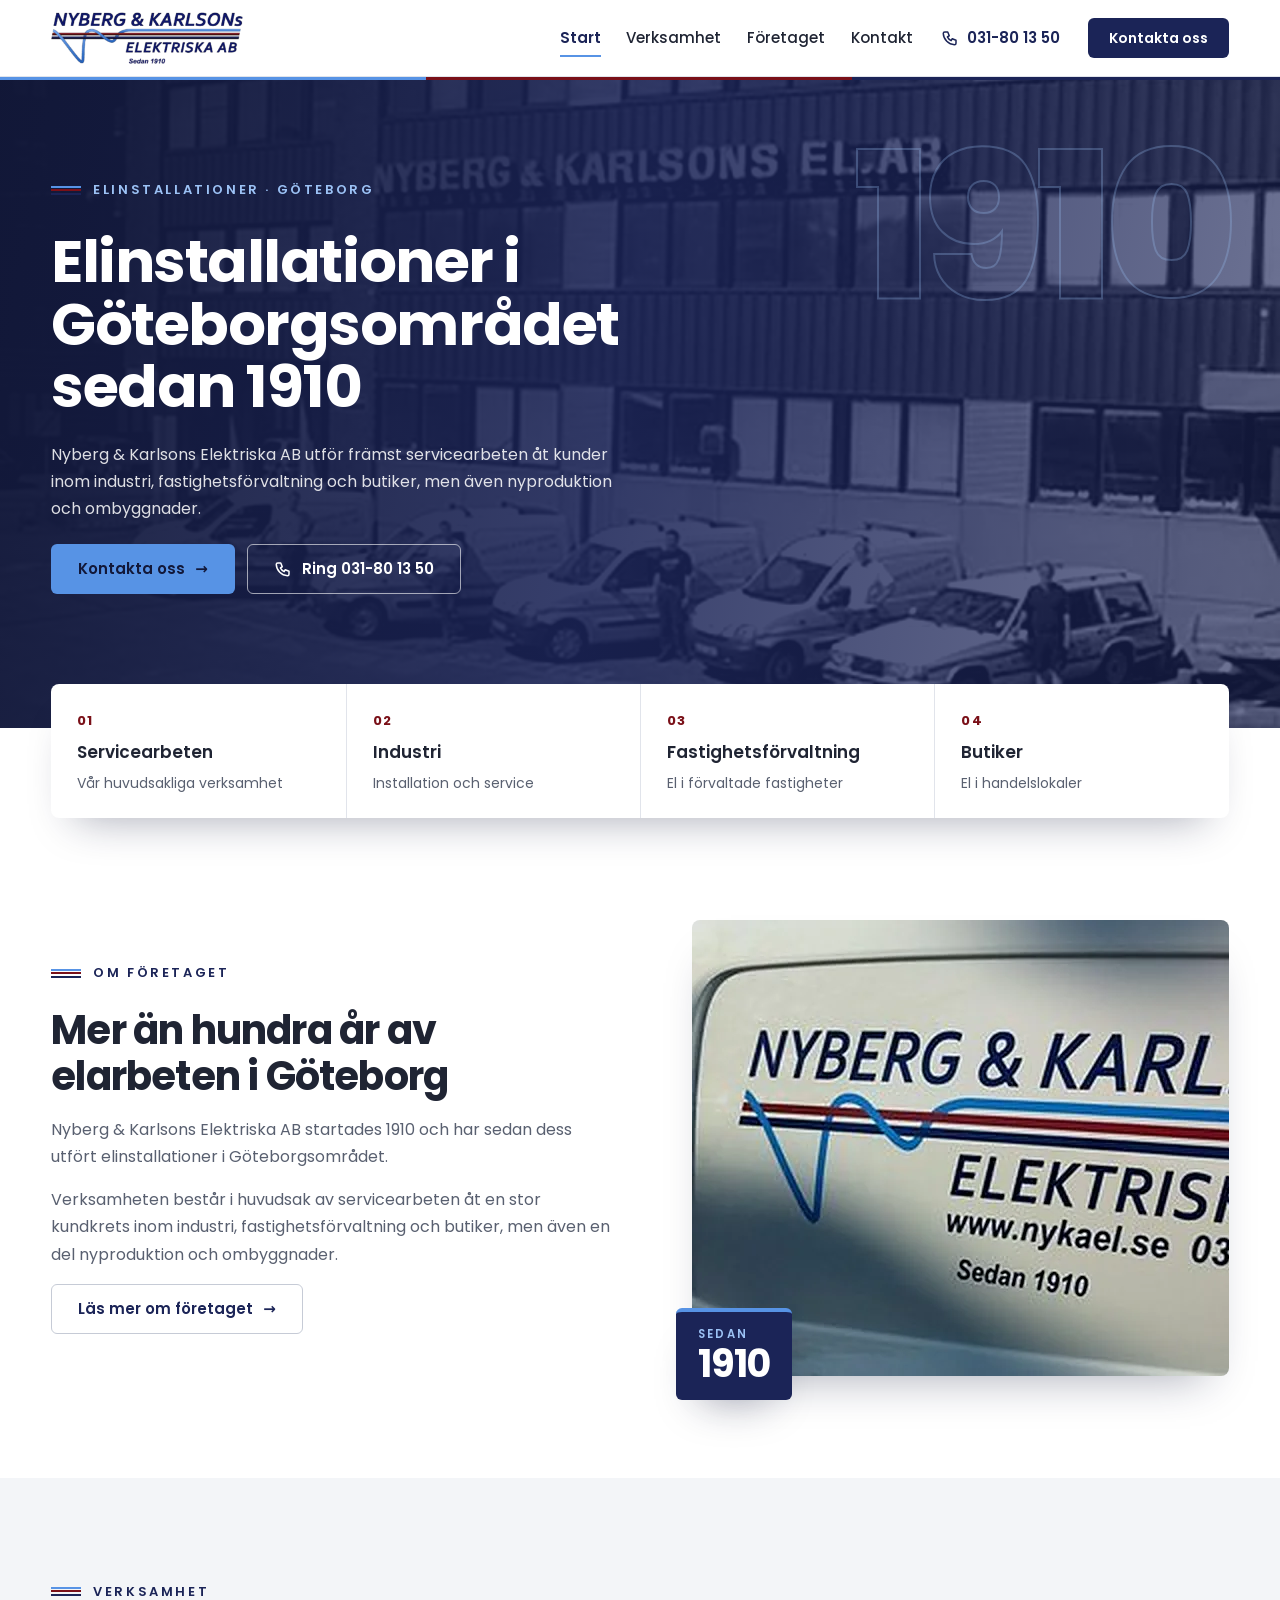
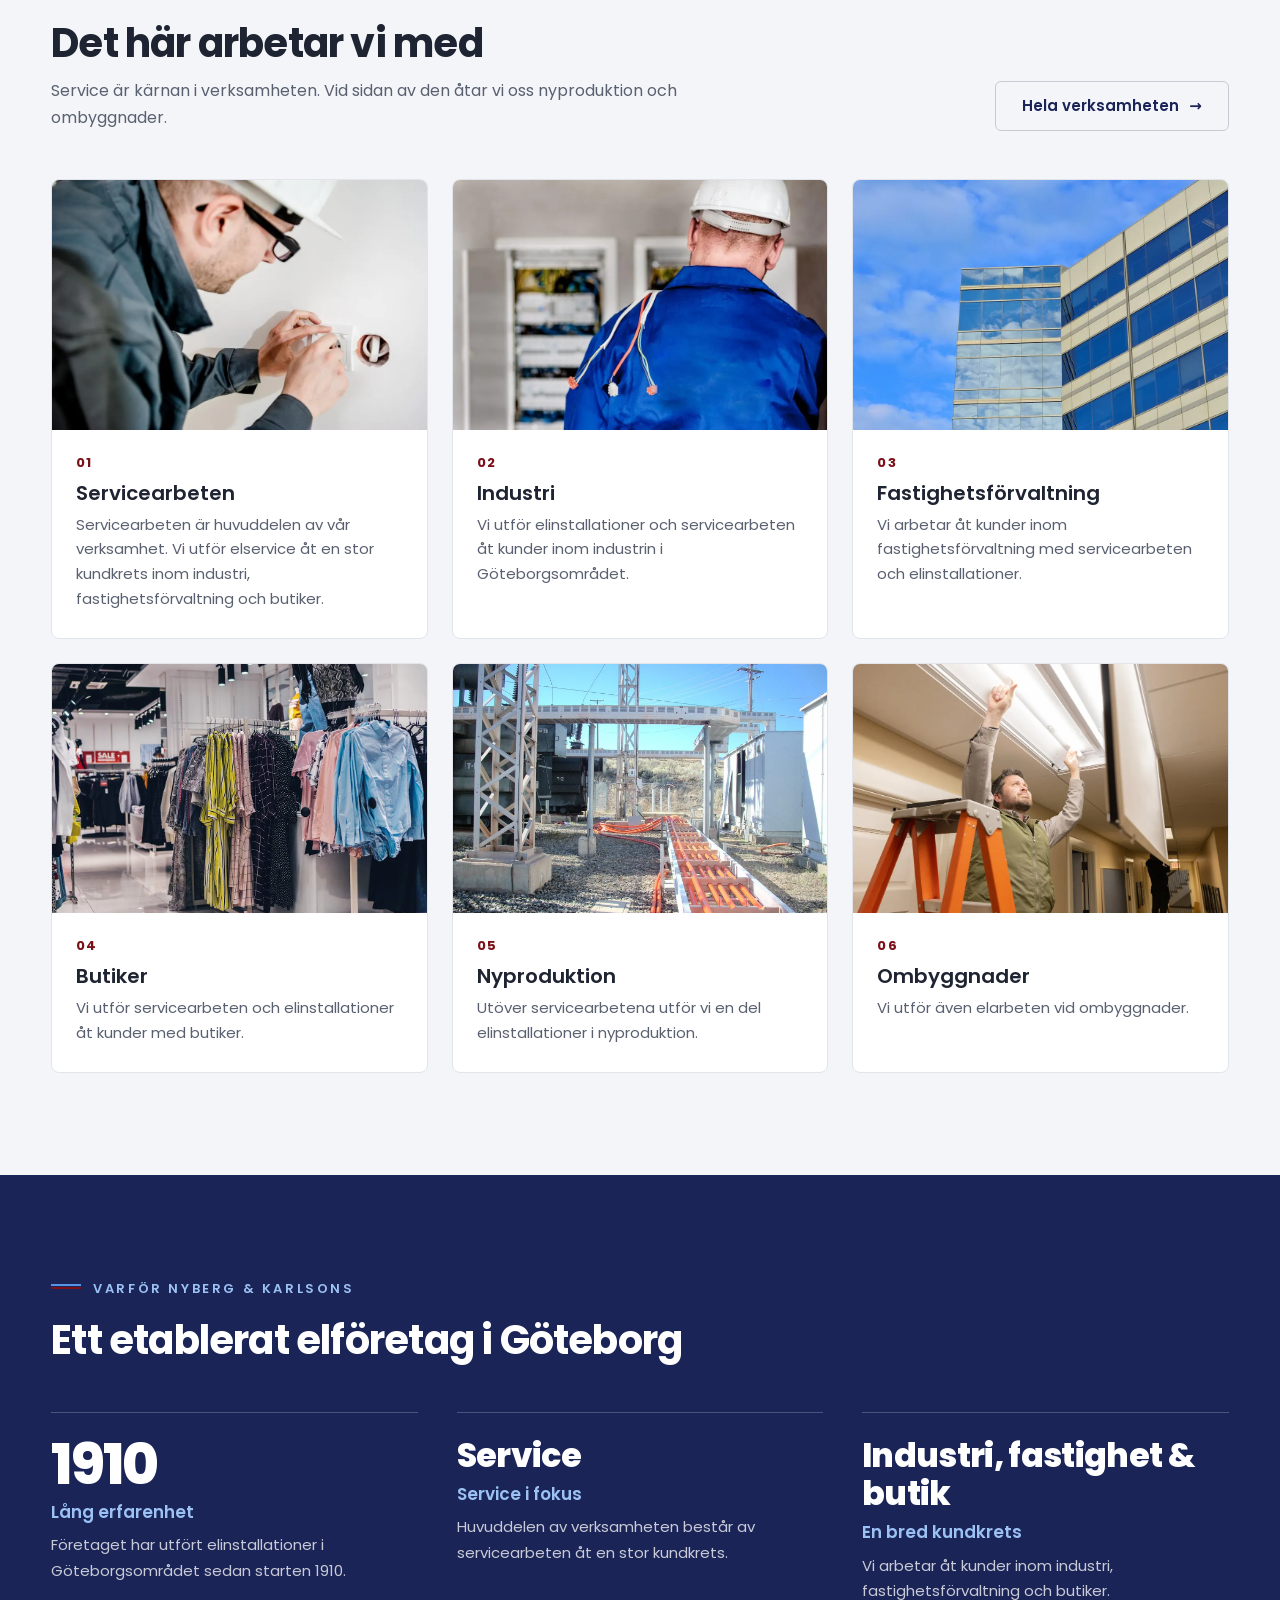
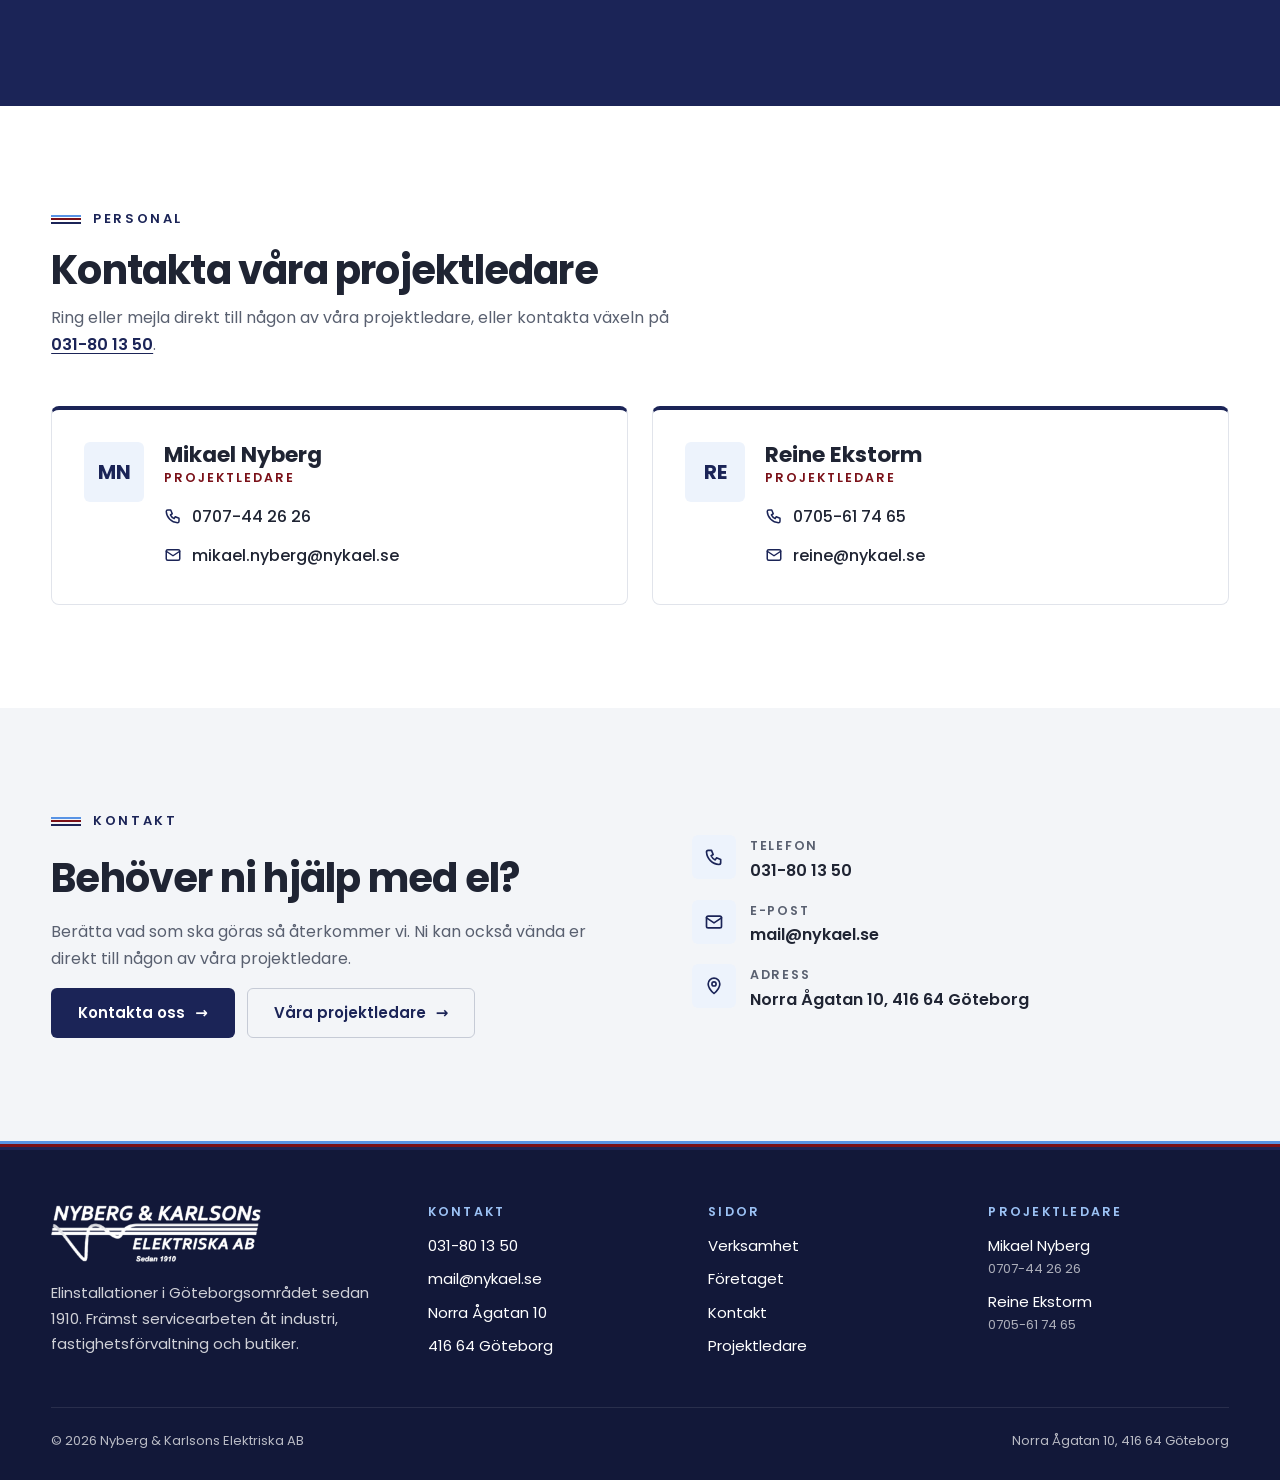
==== commit 06b620e1: "Ge sajten en egen formgivning, mindre lik Bloms Vit navbar med logotypen i färg, telefon och kontakt" ====
--- a/site/index.html
+++ b/site/index.html
@@ -28,33 +28,58 @@
 <body data-page="index">
 <a class="skip" href="#innehall">Hoppa till innehållet</a>
 <header class="nav"><div class="wrap">
-<a class="logo" href="index.html"><img src="img/logo-nyberg-karlsons-vit.png" width="640" height="176" alt="Nyberg &amp; Karlsons Elektriska AB, sedan 1910"></a>
+<a class="logo" href="index.html"><img src="img/logo-nyberg-karlsons.png" width="640" height="176" alt="Nyberg &amp; Karlsons Elektriska AB, sedan 1910"></a>
+<div class="nav-right">
 <button class="burger" type="button" aria-expanded="false" aria-controls="meny"><svg viewBox="0 0 24 24" fill="none" stroke="currentColor" stroke-width="2.2" aria-hidden="true"><path d="M4 7h16M4 12h16M4 17h16"/></svg>Meny</button>
-<ul class="menu" id="meny"><li><a href="index.html" aria-current="page">Hem</a></li><li><a href="verksamhet/">Verksamhet</a></li><li><a href="foretaget/">Företaget</a></li><li><a href="kontakta-oss/">Kontakt</a></li></ul>
+<nav aria-label="Huvudmeny"><ul class="menu" id="meny"><li><a href="index.html" aria-current="page">Start</a></li><li><a href="verksamhet/">Verksamhet</a></li><li><a href="foretaget/">Företaget</a></li><li><a href="kontakta-oss/">Kontakt</a></li></ul></nav>
+<a class="nav-tel" href="tel:+4631801350" aria-label="Ring 031-80 13 50"><svg viewBox="0 0 24 24" fill="none" stroke="currentColor" stroke-width="2" stroke-linecap="round" stroke-linejoin="round" aria-hidden="true"><path d="M5 4h4l2 5-2.5 1.5a11 11 0 0 0 5 5L15 13l5 2v4a2 2 0 0 1-2 2A16 16 0 0 1 3 6a2 2 0 0 1 2-2"/></svg><span>031-80 13 50</span></a>
+<a class="btn btn-navy" href="kontakta-oss/#formular">Kontakta oss</a>
+</div>
 </div></header>
 <main id="innehall">
-<section class="hero"><div class="hero-bg"><picture><source srcset="img/foretaget-lokaler-servicebilar.webp" type="image/webp"><img src="img/foretaget-lokaler-servicebilar.jpg" alt="" width="800" height="452" fetchpriority="high" decoding="async" style="object-position:center 40%"></picture></div><div class="wrap">
-<div class="hero-text"><h1>Elinstallationer i Göteborg sedan 1910</h1><p class="lead">Nyberg &amp; Karlsons Elektriska AB har sedan 1910 utfört elinstallationer i Göteborgsområdet, främst servicearbeten åt industri, fastighetsförvaltning och butiker.</p>
-<div class="btns"><a class="btn btn-red" href="tel:+4631801350">Ring oss</a><a class="btn btn-ghost arrow" href="kontakta-oss/">Kontakta oss </a></div></div>
-<div class="hero-cards"><a class="card" href="verksamhet/#service"><div class="img"><picture><source srcset="img/bild-elservice.webp" type="image/webp"><img src="img/bild-elservice.jpg" alt="" width="960" height="540" loading="lazy" decoding="async"></picture></div><div class="row">Servicearbeten<span aria-hidden="true">→</span></div></a><a class="card" href="verksamhet/#industri"><div class="img"><picture><source srcset="img/bild-industri-elcentral.webp" type="image/webp"><img src="img/bild-industri-elcentral.jpg" alt="" width="960" height="540" loading="lazy" decoding="async"></picture></div><div class="row">Industri<span aria-hidden="true">→</span></div></a><a class="card" href="verksamhet/#fastighet"><div class="img"><picture><source srcset="img/bild-fastighet-kontorshus.webp" type="image/webp"><img src="img/bild-fastighet-kontorshus.jpg" alt="" width="960" height="540" loading="lazy" decoding="async"></picture></div><div class="row">Fastighetsförvaltning<span aria-hidden="true">→</span></div></a><a class="card" href="verksamhet/#butik"><div class="img"><picture><source srcset="img/bild-butik-interior.webp" type="image/webp"><img src="img/bild-butik-interior.jpg" alt="" width="960" height="540" loading="lazy" decoding="async"></picture></div><div class="row">Butiker<span aria-hidden="true">→</span></div></a></div></div></section>
-<section class="sec"><div class="wrap split"><div class="media"><picture><source srcset="img/bild-elservice.webp" type="image/webp"><img src="img/bild-elservice.jpg" alt="Elektriker monterar ett vägguttag" width="960" height="639" loading="lazy" decoding="async"></picture></div><div class="prose"><span class="eyebrow">Verksamheten</span><h2 class="h2">Servicearbeten, nyproduktion och ombyggnader</h2><p>Verksamheten består i huvudsak av servicearbeten åt en stor kundkrets inom industri, fastighetsförvaltning och butiker, men även en del nyproduktion och ombyggnader.</p><div class="btns"><a class="btn btn-line arrow" href="verksamhet/">Läs mer om verksamheten </a></div></div></div></section>
-<section class="sec gray"><div class="wrap split rev"><div class="media"><picture><source srcset="img/bild-industri-elcentral.webp" type="image/webp"><img src="img/bild-industri-elcentral.jpg" alt="Elektriker arbetar i ett elskåp" width="960" height="639" loading="lazy" decoding="async"></picture></div><div class="prose"><span class="eyebrow">Företag och fastigheter</span><h2 class="h2">Elfirma i Göteborg för industri, fastighet och butik</h2><p>Våra kunder finns inom industri, fastighetsförvaltning och butiker. Det är åt dem vi utför den största delen av våra servicearbeten.</p><p>Ni når våra projektledare direkt, eller växeln på <a href="tel:+4631801350">031-80 13 50</a>.</p><div class="btns"><a class="btn btn-red" href="tel:+4631801350">Ring oss</a></div></div></div></section>
-<section class="sec" id="tjanster"><div class="wrap"><div class="sec-head"><div class="prose"><span class="eyebrow">Verksamhet</span><h2 class="h2">Det här arbetar vi med</h2></div><a class="btn btn-red" href="tel:+4631801350">Ring oss</a></div><div class="grid g3"><a class="card" href="verksamhet/#service"><div class="img"><picture><source srcset="img/bild-elservice.webp" type="image/webp"><img src="img/bild-elservice.jpg" alt="" width="960" height="540" loading="lazy" decoding="async"></picture></div><div class="row">Servicearbeten<span aria-hidden="true">→</span></div></a><a class="card" href="verksamhet/#industri"><div class="img"><picture><source srcset="img/bild-industri-elcentral.webp" type="image/webp"><img src="img/bild-industri-elcentral.jpg" alt="" width="960" height="540" loading="lazy" decoding="async"></picture></div><div class="row">Industri<span aria-hidden="true">→</span></div></a><a class="card" href="verksamhet/#fastighet"><div class="img"><picture><source srcset="img/bild-fastighet-kontorshus.webp" type="image/webp"><img src="img/bild-fastighet-kontorshus.jpg" alt="" width="960" height="540" loading="lazy" decoding="async"></picture></div><div class="row">Fastighetsförvaltning<span aria-hidden="true">→</span></div></a><a class="card" href="verksamhet/#butik"><div class="img"><picture><source srcset="img/bild-butik-interior.webp" type="image/webp"><img src="img/bild-butik-interior.jpg" alt="" width="960" height="540" loading="lazy" decoding="async"></picture></div><div class="row">Butiker<span aria-hidden="true">→</span></div></a><a class="card" href="verksamhet/#nyproduktion"><div class="img"><picture><source srcset="img/bild-nyproduktion-kabelstegar.webp" type="image/webp"><img src="img/bild-nyproduktion-kabelstegar.jpg" alt="" width="960" height="540" loading="lazy" decoding="async"></picture></div><div class="row">Nyproduktion<span aria-hidden="true">→</span></div></a><a class="card" href="verksamhet/#ombyggnad"><div class="img"><picture><source srcset="img/bild-ombyggnad-belysning.webp" type="image/webp"><img src="img/bild-ombyggnad-belysning.jpg" alt="" width="960" height="540" loading="lazy" decoding="async"></picture></div><div class="row">Ombyggnader<span aria-hidden="true">→</span></div></a></div></div></section>
-<section class="sec gray"><div class="wrap split"><div class="media"><picture><source srcset="img/foretaget-lokaler-servicebilar.webp" type="image/webp"><img src="img/foretaget-lokaler-servicebilar.jpg" alt="Nyberg &amp; Karlsons Elektriska AB:s kontorsbyggnad med företagsskylt, med personal och fem servicebilar uppställda framför" width="800" height="452" loading="lazy" decoding="async"></picture><div class="seal"><div><small>Sedan</small>1910</div></div></div><div class="prose"><span class="eyebrow">Företaget</span><h2 class="h2">Mer än hundra år i Göteborgsområdet</h2><p>Nyberg &amp; Karlsons Elektriska AB startades 1910 och har sedan dess utfört elinstallationer i Göteborgsområdet.</p><p>Kontoret finns på Norra Ågatan 10 i Göteborg.</p><div class="btns"><a class="btn btn-line arrow" href="foretaget/">Läs mer om företaget </a></div></div></div></section>
-<section class="sec" id="projektledare"><div class="wrap split"><div><span class="eyebrow">Personal</span><p class="quote">Kontakta våra <em>projektledare</em> direkt.</p></div><div class="prose"><p>Har ni ett servicejobb, en ombyggnad eller ett nytt projekt? Ring eller mejla någon av våra projektledare.</p><div class="grid" style="gap:16px"><article class="person"><div class="av" aria-hidden="true">MN</div><div>
+<section class="hero"><div class="hero-bg"><picture><source srcset="img/foretaget-lokaler-servicebilar.webp" type="image/webp"><img src="img/foretaget-lokaler-servicebilar.jpg" alt="" width="800" height="452" fetchpriority="high" decoding="async" style="object-position:center 40%"></picture></div><div class="year" aria-hidden="true">1910</div><div class="wrap">
+<div class="hero-text"><span class="eyebrow">Elinstallationer · Göteborg</span><h1>Elinstallationer i Göteborgsområdet sedan 1910</h1><p class="lead">Nyberg &amp; Karlsons Elektriska AB utför främst servicearbeten åt kunder inom industri, fastighetsförvaltning och butiker, men även nyproduktion och ombyggnader.</p>
+<div class="btns"><a class="btn btn-blue arrow" href="kontakta-oss/#formular">Kontakta oss </a><a class="btn btn-ghost" href="tel:+4631801350"><svg viewBox="0 0 24 24" fill="none" stroke="currentColor" stroke-width="2" stroke-linecap="round" stroke-linejoin="round" aria-hidden="true"><path d="M5 4h4l2 5-2.5 1.5a11 11 0 0 0 5 5L15 13l5 2v4a2 2 0 0 1-2 2A16 16 0 0 1 3 6a2 2 0 0 1 2-2"/></svg>Ring 031-80 13 50</a></div></div>
+<nav class="hero-list" aria-label="Verksamhetsområden"><a href="verksamhet/#service"><i>01</i><b>Servicearbeten</b><small>Vår huvudsakliga verksamhet</small></a><a href="verksamhet/#industri"><i>02</i><b>Industri</b><small>Installation och service</small></a><a href="verksamhet/#fastighet"><i>03</i><b>Fastighetsförvaltning</b><small>El i förvaltade fastigheter</small></a><a href="verksamhet/#butik"><i>04</i><b>Butiker</b><small>El i handelslokaler</small></a></nav></div></section>
+<section class="sec" id="om"><div class="wrap split">
+<div class="prose"><span class="eyebrow">Om företaget</span><h2 class="h2">Mer än hundra år av elarbeten i Göteborg</h2>
+<p>Nyberg &amp; Karlsons Elektriska AB startades 1910 och har sedan dess utfört elinstallationer i Göteborgsområdet.</p>
+<p>Verksamheten består i huvudsak av servicearbeten åt en stor kundkrets inom industri, fastighetsförvaltning och butiker, men även en del nyproduktion och ombyggnader.</p>
+<div class="btns"><a class="btn btn-line arrow" href="foretaget/">Läs mer om företaget </a></div></div>
+<figure class="media left"><picture><source srcset="img/servicebil-dekal.webp" type="image/webp"><img src="img/servicebil-dekal.jpg" alt="Servicebil med Nyberg &amp; Karlsons logotyp och texten Sedan 1910" width="806" height="456" loading="lazy" decoding="async"></picture><div class="badge"><small>Sedan</small><b>1910</b></div></figure>
+</div></section>
+<section class="sec gray" id="verksamhet"><div class="wrap">
+<div class="sec-head"><div class="prose"><span class="eyebrow">Verksamhet</span><h2 class="h2">Det här arbetar vi med</h2>
+<p>Service är kärnan i verksamheten. Vid sidan av den åtar vi oss nyproduktion och ombyggnader.</p></div>
+<a class="btn btn-line arrow" href="verksamhet/">Hela verksamheten </a></div>
+<div class="grid g3"><article class="svc" data-id="service"><div class="img"><picture><source srcset="img/bild-elservice.webp" type="image/webp"><img src="img/bild-elservice.jpg" alt="Elektriker monterar ett vägguttag" width="960" height="640" loading="lazy" decoding="async"></picture></div><div class="in"><i>01</i><h3>Servicearbeten</h3><p>Servicearbeten är huvuddelen av vår verksamhet. Vi utför elservice åt en stor kundkrets inom industri, fastighetsförvaltning och butiker.</p></div></article><article class="svc" data-id="industri"><div class="img"><picture><source srcset="img/bild-industri-elcentral.webp" type="image/webp"><img src="img/bild-industri-elcentral.jpg" alt="Elektriker arbetar i ett elskåp" width="960" height="640" loading="lazy" decoding="async"></picture></div><div class="in"><i>02</i><h3>Industri</h3><p>Vi utför elinstallationer och servicearbeten åt kunder inom industrin i Göteborgsområdet.</p></div></article><article class="svc" data-id="fastighet"><div class="img"><picture><source srcset="img/bild-fastighet-kontorshus.webp" type="image/webp"><img src="img/bild-fastighet-kontorshus.jpg" alt="Fasad på ett kontorshus" width="960" height="640" loading="lazy" decoding="async"></picture></div><div class="in"><i>03</i><h3>Fastighetsförvaltning</h3><p>Vi arbetar åt kunder inom fastighetsförvaltning med servicearbeten och elinstallationer.</p></div></article><article class="svc" data-id="butik"><div class="img"><picture><source srcset="img/bild-butik-interior.webp" type="image/webp"><img src="img/bild-butik-interior.jpg" alt="Interiör i en klädbutik" width="960" height="640" loading="lazy" decoding="async"></picture></div><div class="in"><i>04</i><h3>Butiker</h3><p>Vi utför servicearbeten och elinstallationer åt kunder med butiker.</p></div></article><article class="svc" data-id="nyproduktion"><div class="img"><picture><source srcset="img/bild-nyproduktion-kabelstegar.webp" type="image/webp"><img src="img/bild-nyproduktion-kabelstegar.jpg" alt="Kablar dragna på kabelstegar" width="960" height="640" loading="lazy" decoding="async"></picture></div><div class="in"><i>05</i><h3>Nyproduktion</h3><p>Utöver servicearbetena utför vi en del elinstallationer i nyproduktion.</p></div></article><article class="svc" data-id="ombyggnad"><div class="img"><picture><source srcset="img/bild-ombyggnad-belysning.webp" type="image/webp"><img src="img/bild-ombyggnad-belysning.jpg" alt="Elektriker byter belysning i ett tak" width="960" height="640" loading="lazy" decoding="async"></picture></div><div class="in"><i>06</i><h3>Ombyggnader</h3><p>Vi utför även elarbeten vid ombyggnader.</p></div></article></div></div></section>
+<section class="sec dark"><div class="wrap">
+<div class="sec-head"><div class="prose"><span class="eyebrow">Varför Nyberg &amp; Karlsons</span><h2 class="h2">Ett etablerat elföretag i Göteborg</h2></div></div>
+<div class="facts">
+<div class="fact"><div class="num">1910</div><h3>Lång erfarenhet</h3><p>Företaget har utfört elinstallationer i Göteborgsområdet sedan starten 1910.</p></div>
+<div class="fact"><div class="num word">Service</div><h3>Service i fokus</h3><p>Huvuddelen av verksamheten består av servicearbeten åt en stor kundkrets.</p></div>
+<div class="fact"><div class="num word">Industri, fastighet &amp; butik</div><h3>En bred kundkrets</h3><p>Vi arbetar åt kunder inom industri, fastighetsförvaltning och butiker.</p></div>
+</div></div></section>
+<section class="sec" id="projektledare"><div class="wrap">
+<div class="sec-head"><div class="prose"><span class="eyebrow">Personal</span><h2 class="h2">Kontakta våra projektledare</h2>
+<p>Ring eller mejla direkt till någon av våra projektledare, eller kontakta växeln på <a href="tel:+4631801350">031-80 13 50</a>.</p></div></div>
+<div class="grid g2"><article class="person"><div class="av" aria-hidden="true">MN</div><div>
 <h3>Mikael Nyberg</h3><p class="role">Projektledare</p>
 <ul><li><a href="tel:+46707442626"><svg viewBox="0 0 24 24" fill="none" stroke="currentColor" stroke-width="2" stroke-linecap="round" stroke-linejoin="round" aria-hidden="true"><path d="M5 4h4l2 5-2.5 1.5a11 11 0 0 0 5 5L15 13l5 2v4a2 2 0 0 1-2 2A16 16 0 0 1 3 6a2 2 0 0 1 2-2"/></svg>0707-44 26 26</a></li><li><a href="mailto:mikael.nyberg@nykael.se"><svg viewBox="0 0 24 24" fill="none" stroke="currentColor" stroke-width="2" stroke-linecap="round" stroke-linejoin="round" aria-hidden="true"><rect x="3" y="5" width="18" height="14" rx="2"/><path d="M3 7l9 6 9-6"/></svg>mikael.nyberg@nykael.se</a></li></ul>
 </div></article><article class="person"><div class="av" aria-hidden="true">RE</div><div>
 <h3>Reine Ekstorm</h3><p class="role">Projektledare</p>
 <ul><li><a href="tel:+46705617465"><svg viewBox="0 0 24 24" fill="none" stroke="currentColor" stroke-width="2" stroke-linecap="round" stroke-linejoin="round" aria-hidden="true"><path d="M5 4h4l2 5-2.5 1.5a11 11 0 0 0 5 5L15 13l5 2v4a2 2 0 0 1-2 2A16 16 0 0 1 3 6a2 2 0 0 1 2-2"/></svg>0705-61 74 65</a></li><li><a href="mailto:reine@nykael.se"><svg viewBox="0 0 24 24" fill="none" stroke="currentColor" stroke-width="2" stroke-linecap="round" stroke-linejoin="round" aria-hidden="true"><rect x="3" y="5" width="18" height="14" rx="2"/><path d="M3 7l9 6 9-6"/></svg>reine@nykael.se</a></li></ul>
-</div></article></div></div></div></section>
-<div class="photo-strip"><picture><source srcset="img/bild-nyproduktion-kabelstegar.webp" type="image/webp"><img src="img/bild-nyproduktion-kabelstegar.jpg" alt="Kablar dragna på kabelstegar" width="1400" height="1050" loading="lazy" decoding="async" style="object-position:center 55%"></picture></div>
-<section class="sec dark"><div class="wrap split"><div class="prose"><span class="eyebrow">Varför Nyberg &amp; Karlsons</span><h2 class="h2">Ett etablerat elföretag sedan 1910</h2><p>Nyberg &amp; Karlsons Elektriska AB har funnits sedan 1910 och har under hela den tiden utfört elinstallationer i Göteborgsområdet.</p><p>Servicearbetena är kärnan i verksamheten, och kundkretsen finns inom industri, fastighetsförvaltning och butiker.</p><div class="btns"><a class="btn btn-red" href="tel:+4631801350">Ring oss</a><a class="btn btn-ghost arrow" href="kontakta-oss/">Kontakta oss </a></div></div><div class="prose"><ul class="checklist"><li class="chk">Elinstallationer i Göteborgsområdet sedan 1910</li><li class="chk">Främst servicearbeten</li><li class="chk">Kunder inom industri, fastighetsförvaltning och butiker</li><li class="chk">Även nyproduktion och ombyggnader</li><li class="chk">Projektledare som ni når direkt</li></ul></div></div></section>
-<section class="band"><picture><source srcset="img/foretaget-lokaler-servicebilar.webp" type="image/webp"><img src="img/foretaget-lokaler-servicebilar.jpg" alt="Nyberg &amp; Karlsons Elektriska AB:s kontorsbyggnad med företagsskylt, med personal och fem servicebilar uppställda framför" width="800" height="452" loading="lazy" decoding="async"></picture><div class="wrap"><div class="prose"><span class="eyebrow">Kontakt</span><h2 class="h2">Behöver ni hjälp med el?</h2><p>Berätta vad som ska göras så återkommer vi. Ni når oss på 031-80 13 50 eller mail@nykael.se.</p><div class="btns"><a class="btn btn-white arrow" href="kontakta-oss/">Kontakta oss </a></div></div></div></section>
-<section class="sec gray" style="padding-block:48px"><div class="wrap"><div class="trust">
-<div><span class="ic"><svg viewBox="0 0 24 24" fill="none" stroke="currentColor" stroke-width="2" stroke-linecap="round" stroke-linejoin="round" aria-hidden="true"><circle cx="12" cy="12" r="9"/><path d="M12 7v5l3 2"/></svg></span><span><b>SEDAN 1910</b><small>Elinstallationer i Göteborgsområdet</small></span></div>
-<a href="https://www.elsakerhetsverket.se/" target="_blank" rel="noopener"><span class="ic"><svg viewBox="0 0 24 24" fill="none" stroke="currentColor" stroke-width="2" stroke-linecap="round" stroke-linejoin="round" aria-hidden="true"><circle cx="11" cy="11" r="6.5"/><path d="M16 16l5 5"/></svg></span><span><b>KOLLA ELFÖRETAGET</b><small>Kontrollera elföretag hos Elsäkerhetsverket</small></span></a>
-</div></div></section>
+</div></article></div></div></section>
+<section class="sec gray"><div class="wrap split">
+<div class="prose"><span class="eyebrow">Kontakt</span><h2 class="h2">Behöver ni hjälp med el?</h2>
+<p>Berätta vad som ska göras så återkommer vi. Ni kan också vända er direkt till någon av våra projektledare.</p>
+<div class="btns"><a class="btn btn-navy arrow" href="kontakta-oss/#formular">Kontakta oss </a><a class="btn btn-line arrow" href="kontakta-oss/#projektledare">Våra projektledare </a></div></div>
+<ul class="contact-list">
+<li><span class="ic"><svg viewBox="0 0 24 24" fill="none" stroke="currentColor" stroke-width="2" stroke-linecap="round" stroke-linejoin="round" aria-hidden="true"><path d="M5 4h4l2 5-2.5 1.5a11 11 0 0 0 5 5L15 13l5 2v4a2 2 0 0 1-2 2A16 16 0 0 1 3 6a2 2 0 0 1 2-2"/></svg></span><div><b>Telefon</b><a href="tel:+4631801350">031-80 13 50</a></div></li>
+<li><span class="ic"><svg viewBox="0 0 24 24" fill="none" stroke="currentColor" stroke-width="2" stroke-linecap="round" stroke-linejoin="round" aria-hidden="true"><rect x="3" y="5" width="18" height="14" rx="2"/><path d="M3 7l9 6 9-6"/></svg></span><div><b>E-post</b><a href="mailto:mail@nykael.se">mail@nykael.se</a></div></li>
+<li><span class="ic"><svg viewBox="0 0 24 24" fill="none" stroke="currentColor" stroke-width="2" stroke-linecap="round" stroke-linejoin="round" aria-hidden="true"><path d="M12 21s-7-6.2-7-11.5A7 7 0 0 1 19 9.5C19 14.8 12 21 12 21z"/><circle cx="12" cy="9.5" r="2.5"/></svg></span><div><b>Adress</b><a href="https://www.google.com/maps/search/?api=1&query=Norra+%C3%85gatan+10%2C+416+64+G%C3%B6teborg" target="_blank" rel="noopener">Norra Ågatan 10, 416 64 Göteborg</a></div></li>
+</ul>
+</div></section>
 </main>
 <footer class="foot"><div class="wrap">
 <div class="foot-grid">
--- a/site/assets/style.css
+++ b/site/assets/style.css
@@ -1,18 +1,18 @@
-/* Nyberg & Karlsons Elektriska — samma designsystem som Bloms El & Data (heroförslag 15:
-   fotohero med överlappande kort, färgad navbar, Poppins, växlande vita/ljusgrå sektioner, färgad sidfot).
-   Färgerna kommer ur logotypen: marinblått (navbar, sidfot), vinrött (knappar, rubriketiketter) och ljusblått (accent). */
+/* Nyberg & Karlsons Elektriska — designsystem.
+   Färgerna kommer ur logotypen: marinblå text, ljusblå våg och vinröd linje.
+   Logotypens tre linjer (ljusblå, vinröd, marinblå) återkommer som motiv i rubriketiketter, navbar och sidfot. */
 :root{
-  --navy:#1b2457; --navy-deep:#141a42;
-  --red:#8b1a22; --red-hover:#a3222b; --red-soft:#f9eeee;
-  --blue:#5793e5; --accent:#9cc2f5;
-  --ink:#262a36; --gray:#2c3147; --muted:#5f6270; --line:#e4e4ea;
-  --light:#f4f4f7; --white:#fff;
-  --shadow:0 30px 50px -22px rgba(20,26,66,.32);
-  --shadow-sm:0 10px 30px -14px rgba(20,26,66,.25);
+  --navy:#1b2457; --navy-deep:#121839; --navy-hover:#27337c;
+  --blue:#5793e5; --blue-light:#9cc2f5; --blue-soft:#edf3fc;
+  --maroon:#7a1018;
+  --ink:#1f2433; --muted:#596070; --line:#e1e4eb;
+  --light:#f3f5f8; --white:#fff;
+  --shadow:0 24px 44px -24px rgba(18,24,57,.38);
   --font:"Poppins",system-ui,-apple-system,"Segoe UI",Roboto,sans-serif;
-  --nav-h:clamp(64px,5.8vw,84px);
+  --nav-h:clamp(70px,6vw,88px);
   --wrap:1200px;
-  --radius:18px;
+  --radius:8px;
+  --stripes:linear-gradient(var(--blue) 0 33.3%,var(--maroon) 33.3% 66.6%,var(--navy) 66.6%);
   color-scheme:light;
 }
 *{box-sizing:border-box}
@@ -20,7 +20,7 @@
 html{scroll-behavior:smooth;scroll-padding-top:calc(var(--nav-h) + 16px)}
 @media (prefers-reduced-motion:reduce){html{scroll-behavior:auto}*{transition:none!important;animation:none!important}}
 body{margin:0;background:var(--white);color:var(--ink);font-family:var(--font);font-size:16px;line-height:1.7;-webkit-font-smoothing:antialiased}
-body::before{content:"";position:fixed;inset:0 0 auto;height:env(safe-area-inset-top,0px);background:var(--navy);z-index:60}
+body::before{content:"";position:fixed;inset:0 0 auto;height:env(safe-area-inset-top,0px);background:var(--white);z-index:60}
 img{display:block;max-width:100%}
 picture{display:contents}
 a{color:inherit;text-decoration:none}
@@ -31,190 +31,209 @@
 
 .wrap{width:100%;max-width:calc(var(--wrap) + 2*max(16px,4vw));margin-inline:auto;
   padding-left:max(16px,4vw,env(safe-area-inset-left,0px));padding-right:max(16px,4vw,env(safe-area-inset-right,0px))}
-.prose{display:flex;flex-direction:column;gap:16px;max-width:66ch}
+.prose{display:flex;flex-direction:column;gap:16px;max-width:64ch}
 .prose p{color:var(--muted)}
 .prose strong{color:var(--ink);font-weight:600}
-.prose p a{color:var(--red);font-weight:500}
-.eyebrow{display:block;color:var(--red);font-size:13px;font-weight:600;letter-spacing:.18em;text-transform:uppercase;margin-bottom:10px}
-.h2{font-size:clamp(28px,3.2vw,44px);letter-spacing:-.02em;color:var(--ink)}
-.h3{font-size:clamp(20px,1.7vw,24px);font-weight:600;color:var(--ink)}
+.prose p a{color:var(--navy);font-weight:600;text-decoration:underline;text-underline-offset:3px}
+.eyebrow{display:flex;align-items:center;gap:12px;color:var(--navy);font-size:13px;font-weight:600;letter-spacing:.2em;text-transform:uppercase;margin-bottom:8px}
+.eyebrow::before{content:"";width:30px;height:9px;flex:none;
+  background:linear-gradient(var(--blue) 0 2px,transparent 2px 3.5px,var(--maroon) 3.5px 5.5px,transparent 5.5px 7px,var(--navy) 7px 9px)}
+.h2{font-size:clamp(28px,3.1vw,42px);letter-spacing:-.02em;color:var(--ink)}
+.h3{font-size:clamp(19px,1.6vw,22px);font-weight:600;color:var(--ink)}
 .lead{font-size:clamp(16px,1.25vw,18px);line-height:1.7}
-.skip{position:absolute;left:-999px;top:0;background:var(--accent);color:var(--ink);padding:10px 16px;z-index:100;font-weight:600}
+.skip{position:absolute;left:-999px;top:0;background:var(--navy);color:var(--white);padding:10px 16px;z-index:100;font-weight:600}
 .skip:focus{left:16px;top:calc(env(safe-area-inset-top,0px) + 10px)}
 :focus-visible{outline:3px solid var(--blue);outline-offset:3px}
 
-/* ---------- navbar ---------- */
-.nav{position:sticky;top:env(safe-area-inset-top,0px);z-index:50;background:var(--navy);height:var(--nav-h)}
+/* ---------- navbar: vit med logotypen i färg ---------- */
+.nav{position:sticky;top:env(safe-area-inset-top,0px);z-index:50;background:var(--white);height:var(--nav-h);border-bottom:1px solid var(--line)}
+.nav::after{content:"";position:absolute;left:0;right:0;bottom:-4px;height:3px;background:linear-gradient(90deg,var(--blue) 0 33.3%,var(--maroon) 33.3% 66.6%,var(--navy) 66.6%)}
 .nav .wrap{height:100%;display:flex;align-items:center;justify-content:space-between;gap:24px}
 .logo{display:flex;align-items:center;flex:none}
-.logo img{width:clamp(150px,14vw,200px);height:auto}
-.menu{display:flex;gap:clamp(14px,2vw,30px);list-style:none;padding:0;color:var(--white);font-weight:500;font-size:15px}
-.menu a{transition:opacity .15s;padding-block:6px}
-.menu a:hover{opacity:.7}
-.menu a[aria-current="page"]{opacity:.6}
-.burger{display:none;background:none;border:0;color:var(--white);font:600 15px var(--font);cursor:pointer;padding:10px 0;align-items:center;gap:8px}
+.logo img{width:clamp(160px,15vw,210px);height:auto}
+.nav-right{display:flex;align-items:center;gap:clamp(16px,2.2vw,32px)}
+.menu{display:flex;gap:clamp(14px,2vw,28px);list-style:none;padding:0;color:var(--ink);font-weight:500;font-size:15px}
+.menu a{display:block;padding-block:6px;position:relative;transition:color .15s}
+.menu a:hover{color:var(--navy-hover)}
+.menu a::after{content:"";position:absolute;left:0;right:0;bottom:0;height:2px;background:var(--blue);transform:scaleX(0);transform-origin:left;transition:transform .2s}
+.menu a:hover::after,.menu a[aria-current="page"]::after{transform:scaleX(1)}
+.menu a[aria-current="page"]{color:var(--navy);font-weight:600}
+.nav-tel{display:inline-flex;align-items:center;gap:8px;color:var(--navy);font-weight:600;font-size:15px;white-space:nowrap}
+.nav-tel svg{width:18px;height:18px}
+.nav .btn{padding:11px 20px;font-size:14px}
+.burger{display:none;background:none;border:0;color:var(--navy);font:600 15px var(--font);cursor:pointer;padding:10px 0;align-items:center;gap:8px}
 .burger svg{width:22px;height:22px}
-@media (max-width:1020px){
+@media (max-width:1080px){
   .burger{display:inline-flex}
-  .menu{display:none;position:absolute;top:100%;left:0;right:0;flex-direction:column;gap:0;background:var(--navy);
-    padding:6px max(16px,4vw) 18px;border-top:1px solid rgba(255,255,255,.16);box-shadow:0 20px 30px -10px rgba(0,0,0,.35)}
+  .nav-right .btn{display:none}
+  .menu{display:none;position:absolute;top:calc(100% + 3px);left:0;right:0;flex-direction:column;gap:0;background:var(--white);
+    padding:6px max(16px,4vw) 18px;box-shadow:0 20px 30px -12px rgba(18,24,57,.25)}
   .nav.open .menu{display:flex}
-  .menu a{display:block;padding:12px 0;border-bottom:1px solid rgba(255,255,255,.1)}
-}
+  .menu a{padding:13px 0;border-bottom:1px solid var(--line)}
+  .menu a::after{display:none}
+}
+@media (max-width:560px){.nav-tel span{display:none}.nav-tel svg{width:22px;height:22px}}
 
 /* ---------- knappar ---------- */
-.btns{display:flex;flex-wrap:wrap;gap:14px}
-.btn{display:inline-flex;align-items:center;justify-content:center;gap:10px;padding:16px 30px;border-radius:10px;font:600 15px/1.2 var(--font);
-  white-space:nowrap;border:1.5px solid transparent;cursor:pointer;transition:transform .15s,background .15s,border-color .15s,color .15s}
-.btn:hover{transform:translateY(-2px)}
-.btn-red{background:var(--red);color:var(--white)}.btn-red:hover{background:var(--red-hover)}
-.btn-ghost{border-color:rgba(255,255,255,.65);color:var(--white)}.btn-ghost:hover{background:rgba(255,255,255,.12)}
-.btn-line{border-color:#cfcdd4;color:var(--ink)}.btn-line:hover{border-color:var(--red);color:var(--red)}
-.btn-white{background:var(--white);color:var(--navy)}
-.arrow::after{content:"→"}
-
-/* ---------- hero (förslag 15) ---------- */
-.hero{position:relative;color:var(--white);padding-top:clamp(56px,7vw,110px)}
-.hero-bg{position:absolute;inset:0 0 var(--overlap,120px) 0;overflow:hidden;background:var(--gray)}
-.hero-bg img{width:100%;height:100%;object-fit:cover}
-.hero-bg::after{content:"";position:absolute;inset:0;background:linear-gradient(90deg,rgba(0,0,0,.78),rgba(0,0,0,.45) 55%,rgba(0,0,0,.2))}
+.btns{display:flex;flex-wrap:wrap;gap:12px}
+.btn{display:inline-flex;align-items:center;justify-content:center;gap:10px;padding:15px 26px;border-radius:6px;font:600 15px/1.2 var(--font);
+  white-space:nowrap;border:1.5px solid transparent;cursor:pointer;transition:background .15s,border-color .15s,color .15s}
+.btn-navy{background:var(--navy);color:var(--white)}.btn-navy:hover{background:var(--navy-hover)}
+.btn-blue{background:var(--blue);color:var(--navy-deep)}.btn-blue:hover{background:var(--blue-light)}
+.btn-ghost{border-color:rgba(255,255,255,.6);color:var(--white)}.btn-ghost:hover{background:rgba(255,255,255,.1)}
+.btn-line{border-color:#c6cbd6;color:var(--navy)}.btn-line:hover{border-color:var(--navy);background:var(--blue-soft)}
+.btn-white{background:var(--white);color:var(--navy)}.btn-white:hover{background:var(--blue-soft)}
+.arrow::after{content:"→";transition:transform .15s}
+.btn.arrow:hover::after{transform:translateX(3px)}
+.btn svg{width:18px;height:18px}
+
+/* ---------- hero: marinblå duoton med årtalet ---------- */
+.hero{position:relative;color:var(--white);padding-top:clamp(64px,8vw,120px);background:var(--white)}
+.hero-bg{position:absolute;inset:0 0 var(--overlap,90px) 0;overflow:hidden;background:var(--navy-deep)}
+.hero-bg img{width:100%;height:100%;object-fit:cover;filter:grayscale(1) contrast(1.1)}
+.hero-bg::after{content:"";position:absolute;inset:0;background:linear-gradient(100deg,rgba(18,24,57,.97) 0%,rgba(27,36,87,.88) 48%,rgba(27,36,87,.62) 100%)}
 .hero .wrap{position:relative;z-index:2}
-.hero-text{max-width:780px;display:flex;flex-direction:column;gap:22px}
-.hero .eyebrow{color:var(--accent)}
-.hero h1{font-size:clamp(36px,4.4vw,62px);letter-spacing:-.02em;line-height:1.08}
-.hero .lead{opacity:.9;max-width:62ch}
-.hero-cards{position:relative;z-index:3;display:grid;grid-template-columns:repeat(4,1fr);gap:20px;margin-top:clamp(56px,7vw,110px)}
-.hero.no-cards{padding-bottom:clamp(56px,7vw,100px)}
+.hero-text{max-width:720px;display:flex;flex-direction:column;gap:22px}
+.hero .eyebrow{color:var(--blue-light)}
+.hero h1{font-size:clamp(36px,4.6vw,62px);letter-spacing:-.025em;line-height:1.06}
+.hero .lead{color:rgba(255,255,255,.86);max-width:58ch}
+.hero.no-cards{padding-bottom:clamp(60px,7vw,100px)}
 .hero.no-cards .hero-bg{inset:0}
-
-/* kort, samma utseende i hero och sektioner */
-.card{display:flex;flex-direction:column;background:var(--white);color:var(--ink);border-radius:var(--radius);overflow:hidden;box-shadow:var(--shadow);transition:transform .2s ease}
-a.card:hover{transform:translateY(-6px)}
-.card .img{aspect-ratio:16/9;overflow:hidden;background:var(--light)}
-.card .img img{width:100%;height:100%;object-fit:cover;transition:transform .5s ease}
-a.card:hover .img img{transform:scale(1.04)}
-.card .row{display:flex;justify-content:space-between;align-items:center;gap:12px;padding:18px 20px;font-weight:600}
-.card .row span{color:var(--red);flex:none}
-.card .body{padding:0 20px 22px;color:var(--muted);font-size:14.5px;line-height:1.65;display:flex;flex-direction:column;gap:10px}
-.card.icon .ic{margin:22px 20px 0;width:48px;height:48px;border-radius:12px;background:var(--red-soft);color:var(--red);display:grid;place-items:center}
-.card.icon .ic svg{width:24px;height:24px}
-.card.icon .row{flex-direction:column;align-items:flex-start;gap:2px}
-.card.icon .row small{color:var(--muted);font-weight:500;font-size:14px}
+.year{position:absolute;right:max(16px,4vw);top:clamp(36px,5vw,80px);z-index:1;font-size:clamp(100px,16vw,250px);font-weight:800;letter-spacing:-.05em;line-height:.85;
+  color:transparent;-webkit-text-stroke:2px rgba(156,194,245,.28);pointer-events:none;user-select:none}
+@media (max-width:860px){.year{display:none}}
+
+/* numrerade kort under heron */
+.hero-list{position:relative;z-index:3;display:grid;grid-template-columns:repeat(4,1fr);margin-top:clamp(56px,7vw,96px);
+  background:var(--white);border-radius:var(--radius);box-shadow:var(--shadow);overflow:hidden}
+.hero-list a{display:flex;flex-direction:column;gap:6px;padding:26px 26px 24px;color:var(--ink);border-left:1px solid var(--line);transition:background .2s}
+.hero-list a:first-child{border-left:0}
+.hero-list a:hover{background:var(--blue-soft)}
+.hero-list i{font-style:normal;font-size:13px;font-weight:700;color:var(--maroon);letter-spacing:.1em}
+.hero-list b{font-size:17px;font-weight:600}
+.hero-list small{color:var(--muted);font-size:14px;line-height:1.5}
 
 /* ---------- sektioner ---------- */
 .sec{padding-block:clamp(64px,8vw,110px)}
 .sec.gray{background:var(--light)}
-.sec.dark{background:var(--gray);color:var(--white)}
+.sec.dark{background:var(--navy);color:var(--white)}
 .sec.dark .h2,.sec.dark .prose strong{color:var(--white)}
-.sec.dark .prose p{color:rgba(255,255,255,.78)}
-.sec.dark .eyebrow{color:var(--accent)}
-.sec-head{display:flex;justify-content:space-between;align-items:flex-end;gap:24px;flex-wrap:wrap;margin-bottom:clamp(32px,4vw,50px)}
+.sec.dark .prose p{color:rgba(255,255,255,.8)}
+.sec.dark .eyebrow{color:var(--blue-light)}
+.sec-head{display:flex;justify-content:space-between;align-items:flex-end;gap:24px;flex-wrap:wrap;margin-bottom:clamp(32px,4vw,48px)}
 .sec-head .prose{gap:10px}
 
 .grid{display:grid;gap:24px}
 .g2{grid-template-columns:repeat(2,1fr)}
 .g3{grid-template-columns:repeat(3,1fr)}
-.g4{grid-template-columns:repeat(4,1fr)}
-
-.split{display:grid;grid-template-columns:1fr 1fr;gap:clamp(32px,6vw,90px);align-items:center}
-.split.rev .media{order:2}
+
+.split{display:grid;grid-template-columns:1.05fr 1fr;gap:clamp(32px,6vw,90px);align-items:center}
+.split.top{align-items:start}
 .split > *{min-width:0}
 .media{position:relative}
-.media img{width:100%;border-radius:var(--radius);object-fit:cover;aspect-ratio:4/3;box-shadow:var(--shadow)}
-.media.tall img{aspect-ratio:3/4}
+.media img{width:100%;border-radius:var(--radius);object-fit:cover;aspect-ratio:3/2;box-shadow:var(--shadow)}
 .media.left img{object-position:0 50%}
+.media figcaption{margin-top:12px;font-size:13.5px;color:var(--muted)}
+.badge{position:absolute;left:-16px;bottom:-24px;z-index:2;background:var(--navy);color:var(--white);border-radius:6px;padding:16px 22px;box-shadow:var(--shadow);
+  display:flex;flex-direction:column;line-height:1.05;border-top:4px solid var(--blue)}
+.badge b{font-size:clamp(30px,3vw,40px);letter-spacing:-.03em}
+.badge small{font-size:11.5px;letter-spacing:.2em;text-transform:uppercase;color:var(--blue-light);font-weight:600;margin-bottom:4px}
+
+/* tjänstekort: bild, nummer, rubrik och text */
+.svc{display:flex;flex-direction:column;background:var(--white);border-radius:var(--radius);overflow:hidden;border:1px solid var(--line);transition:box-shadow .2s,border-color .2s}
+.svc:hover{box-shadow:var(--shadow);border-color:transparent}
+.svc .img{aspect-ratio:3/2;overflow:hidden;background:var(--light)}
+.svc .img img{width:100%;height:100%;object-fit:cover;transition:transform .5s ease}
+.svc:hover .img img{transform:scale(1.03)}
+.svc .in{padding:22px 24px 26px;display:flex;flex-direction:column;gap:8px}
+.svc i{font-style:normal;font-size:13px;font-weight:700;color:var(--maroon);letter-spacing:.1em}
+.svc h3{font-size:20px;font-weight:600}
+.svc p{color:var(--muted);font-size:15px;line-height:1.65}
+.svc.wide{flex-direction:row}
+.svc.wide .img{flex:0 0 46%;aspect-ratio:auto;min-height:240px}
+.svc.wide .in{justify-content:center;padding:28px 30px}
 
 .chk{display:inline-flex;align-items:flex-start;gap:10px;font-weight:500;font-size:15px}
-.chk::before{content:"";width:20px;height:20px;margin-top:3px;border-radius:50%;flex:none;background:var(--red) url("data:image/svg+xml,%3Csvg xmlns='http://www.w3.org/2000/svg' viewBox='0 0 24 24' fill='none' stroke='white' stroke-width='3.5'%3E%3Cpath d='M5 12l5 5 9-10'/%3E%3C/svg%3E") center/12px no-repeat}
-.sec.dark .chk::before{background-color:var(--accent);background-image:url("data:image/svg+xml,%3Csvg xmlns='http://www.w3.org/2000/svg' viewBox='0 0 24 24' fill='none' stroke='%23141a42' stroke-width='3.5'%3E%3Cpath d='M5 12l5 5 9-10'/%3E%3C/svg%3E")}
-.checklist{list-style:none;padding:0;display:grid;gap:14px}
-
-.pills{display:flex;flex-wrap:wrap;gap:10px;list-style:none;padding:0}
-.pills a{display:block;background:var(--white);border:1px solid var(--line);border-radius:999px;padding:9px 18px;font-size:14px;font-weight:500}
-.pills a:hover{border-color:var(--red);color:var(--red)}
-
-/* Sedan 1910-bricka (motsvarar ROT-brickan) */
-.seal{position:absolute;right:-18px;top:-30px;width:clamp(110px,11vw,150px);aspect-ratio:1;border-radius:50%;background:var(--accent);color:var(--navy);
-  display:grid;place-items:center;text-align:center;font-weight:800;font-size:clamp(26px,2.4vw,34px);line-height:1;transform:rotate(-10deg);box-shadow:var(--shadow);z-index:3}
-.seal small{display:block;font-size:12px;font-weight:600;letter-spacing:.14em;text-transform:uppercase;margin-bottom:4px}
-
-/* citat */
-.quote{font-size:clamp(24px,2.6vw,36px);font-weight:500;line-height:1.35;letter-spacing:-.01em;color:var(--ink)}
-.quote em{font-style:normal;color:var(--red)}
-
-/* bildband med text */
-.band{position:relative;color:var(--white);padding-block:clamp(70px,9vw,130px);overflow:hidden}
-.band img{position:absolute;inset:0;width:100%;height:100%;object-fit:cover}
-.band::after{content:"";position:absolute;inset:0;background:linear-gradient(90deg,rgba(0,0,0,.8),rgba(0,0,0,.4))}
-.band .wrap{position:relative;z-index:2}
-.band .prose p{color:rgba(255,255,255,.85)}
-.band .h2{color:var(--white)}
-.band .eyebrow{color:var(--accent)}
-.photo-strip{height:clamp(220px,32vw,460px);overflow:hidden}
-.photo-strip img{width:100%;height:100%;object-fit:cover}
+.chk::before{content:"";width:20px;height:20px;margin-top:3px;border-radius:4px;flex:none;background:var(--navy) url("data:image/svg+xml,%3Csvg xmlns='http://www.w3.org/2000/svg' viewBox='0 0 24 24' fill='none' stroke='white' stroke-width='3.5'%3E%3Cpath d='M5 12l5 5 9-10'/%3E%3C/svg%3E") center/12px no-repeat}
+.checklist{list-style:none;padding:0;display:grid;gap:12px}
+.checklist.cols{grid-template-columns:1fr 1fr;gap:12px 28px}
+
+/* fakta i mörk sektion */
+.facts{display:grid;grid-template-columns:repeat(3,1fr);gap:clamp(24px,3vw,40px)}
+.fact{border-top:1px solid rgba(255,255,255,.22);padding-top:24px;display:flex;flex-direction:column;gap:10px}
+.fact .num{font-size:clamp(40px,4.4vw,62px);font-weight:800;letter-spacing:-.04em;line-height:1}
+.fact .num.word{font-size:clamp(26px,2.6vw,36px);letter-spacing:-.02em;line-height:1.15}
+.fact h3{font-size:17px;font-weight:600;color:var(--blue-light)}
+.fact p{color:rgba(255,255,255,.76);font-size:15px}
 
 /* personal */
-.person{background:var(--white);border-radius:var(--radius);box-shadow:var(--shadow);padding:clamp(24px,2.6vw,32px);display:flex;gap:20px;align-items:flex-start}
-.person .av{width:64px;height:64px;border-radius:50%;background:var(--navy);color:var(--white);display:grid;place-items:center;font-weight:700;font-size:21px;flex:none}
-.person h3{font-size:clamp(20px,1.8vw,24px)}
-.person .role{color:var(--red);font-size:13px;font-weight:600;letter-spacing:.14em;text-transform:uppercase}
+.person{background:var(--white);border-radius:var(--radius);border:1px solid var(--line);border-top:4px solid var(--navy);padding:clamp(24px,2.6vw,32px);display:flex;gap:20px;align-items:flex-start}
+.person .av{width:60px;height:60px;border-radius:6px;background:var(--blue-soft);color:var(--navy);display:grid;place-items:center;font-weight:700;font-size:20px;flex:none}
+.person h3{font-size:clamp(19px,1.7vw,22px)}
+.person .role{color:var(--maroon);font-size:12.5px;font-weight:600;letter-spacing:.16em;text-transform:uppercase}
 .person ul{list-style:none;padding:0;margin-top:14px;display:grid;gap:8px}
 .person li a{display:inline-flex;align-items:center;gap:10px;font-weight:500}
-.person li a:hover{color:var(--red)}
-.person li svg{width:18px;height:18px;color:var(--red);flex:none}
-
-/* förtroende */
-.trust{display:flex;flex-wrap:wrap;justify-content:center;gap:20px}
-.trust a,.trust div{display:flex;gap:16px;align-items:center;background:var(--white);border:1px solid var(--line);border-radius:var(--radius);padding:18px 24px;min-width:0}
-.trust .ic{width:52px;height:52px;border-radius:50%;background:var(--red-soft);color:var(--red);display:grid;place-items:center;flex:none}
-.trust .ic svg{width:26px;height:26px}
-.trust b{display:block;font-size:14px;letter-spacing:.04em}
-.trust small{display:block;color:var(--muted);font-size:13px;line-height:1.5}
-.trust a:hover{border-color:var(--red)}
-
-/* kontakt */
-.form{background:var(--white);border-radius:var(--radius);box-shadow:var(--shadow);padding:clamp(24px,3vw,40px);display:grid;gap:14px}
+.person li a:hover{color:var(--navy);text-decoration:underline;text-underline-offset:3px}
+.person li svg{width:18px;height:18px;color:var(--navy);flex:none}
+
+/* kontaktlista */
+.contact-list{list-style:none;padding:0;display:grid;gap:16px}
+.contact-list li{display:flex;gap:14px;align-items:flex-start}
+.contact-list .ic{width:44px;height:44px;border-radius:6px;background:var(--blue-soft);color:var(--navy);display:grid;place-items:center;flex:none}
+.contact-list .ic svg{width:20px;height:20px}
+.contact-list b{display:block;font-size:12.5px;letter-spacing:.14em;text-transform:uppercase;color:var(--muted);font-weight:600}
+.contact-list a,.contact-list span{font-weight:600;color:var(--ink)}
+.contact-list a:hover{color:var(--navy);text-decoration:underline;text-underline-offset:3px}
+.sec.dark .contact-list .ic{background:rgba(255,255,255,.1);color:var(--blue-light)}
+.sec.dark .contact-list b{color:rgba(255,255,255,.6)}
+.sec.dark .contact-list a,.sec.dark .contact-list span{color:var(--white)}
+
+/* kontaktformulär */
+.form{background:var(--white);border-radius:var(--radius);border:1px solid var(--line);box-shadow:var(--shadow);padding:clamp(24px,3vw,38px);display:grid;gap:14px}
+.form h3{font-size:20px;font-weight:600;margin-bottom:4px}
 .form label{display:grid;gap:6px;font-size:14px;font-weight:500;align-content:start}
 .form .opt{color:var(--muted);font-weight:400}
-.form input,.form textarea,.form select{width:100%;font:400 15px var(--font);color:var(--ink);border:1.5px solid var(--line);border-radius:10px;padding:13px 15px;background:var(--white)}
-.form input:focus,.form textarea:focus,.form select:focus{outline:none;border-color:var(--red)}
+.form input,.form textarea,.form select{width:100%;font:400 15px var(--font);color:var(--ink);border:1.5px solid var(--line);border-radius:6px;padding:12px 14px;background:var(--white)}
+.form input:focus,.form textarea:focus,.form select:focus{outline:none;border-color:var(--navy);box-shadow:0 0 0 3px rgba(87,147,229,.22)}
 .form textarea{min-height:130px;resize:vertical}
 .form .two{display:grid;grid-template-columns:1fr 1fr;gap:14px}
 .form .note{font-size:13px;color:var(--muted);line-height:1.55}
 .form .msg{font-size:14px;color:#1f6b3a;font-weight:500}
 .form .msg:empty{display:none}
-.form .msg[data-err]{color:var(--red)}
+.form .msg[data-err]{color:var(--maroon)}
 
 /* ---------- footer ---------- */
-.foot{background:var(--navy);color:var(--white);padding-block:64px calc(28px + env(safe-area-inset-bottom,0px))}
+.foot{background:var(--navy-deep);color:var(--white);padding-block:64px calc(28px + env(safe-area-inset-bottom,0px));position:relative}
+.foot::before{content:"";position:absolute;inset:0 0 auto;height:9px;background:var(--stripes)}
 .foot-grid{display:grid;grid-template-columns:1.4fr 1fr 1fr 1fr;gap:40px}
-.foot h2{font-size:13px;letter-spacing:.16em;text-transform:uppercase;font-weight:600;margin-bottom:14px;opacity:.75}
+.foot h2{font-size:12.5px;letter-spacing:.18em;text-transform:uppercase;font-weight:600;margin-bottom:14px;color:var(--blue-light)}
 .foot ul{list-style:none;padding:0;display:grid;gap:8px;font-size:15px}
-.foot ul a:hover{text-decoration:underline}
-.foot .logo img{width:210px;margin-bottom:16px}
-.foot p{opacity:.85;font-size:15px}
-.foot small{display:block;opacity:.7;font-size:13px}
-.foot-bottom{margin-top:48px;padding-top:22px;border-top:1px solid rgba(255,255,255,.2);display:flex;justify-content:space-between;flex-wrap:wrap;gap:12px;font-size:13px;opacity:.8}
+.foot ul a:hover{text-decoration:underline;text-underline-offset:3px}
+.foot .logo img{width:210px;margin-bottom:18px}
+.foot p{opacity:.8;font-size:15px}
+.foot small{display:block;opacity:.65;font-size:13px}
+.foot-bottom{margin-top:48px;padding-top:22px;border-top:1px solid rgba(255,255,255,.14);display:flex;justify-content:space-between;flex-wrap:wrap;gap:12px;font-size:13px;opacity:.7}
 
 main{overflow-x:clip}
-
-/* Lite mer inzoomat på större skärmar */
-@media (min-width:1100px){html{zoom:1.1}}
 
 /* ---------- responsivt ---------- */
 @media (max-width:1020px){
-  .hero-cards,.g4{grid-template-columns:repeat(2,1fr)}
+  .hero-list{grid-template-columns:repeat(2,1fr)}
+  .hero-list a:nth-child(3){border-left:0}
+  .hero-list a:nth-child(n+3){border-top:1px solid var(--line)}
   .g3{grid-template-columns:repeat(2,1fr)}
   .foot-grid{grid-template-columns:1fr 1fr}
-}
-@media (max-width:720px){
-  .split,.g2,.g3{grid-template-columns:1fr}
-  .split.rev .media{order:0}
-  .hero-cards{gap:12px}
-  .hero-cards .card .row{padding:12px 14px;font-size:14px}
-  .form .two{grid-template-columns:1fr}
+  .svc.wide{flex-direction:column}.svc.wide .img{flex:none;aspect-ratio:3/2;min-height:0}
+}
+@media (max-width:760px){
+  .split,.g2,.g3,.facts{grid-template-columns:1fr}
+  .checklist.cols,.form .two{grid-template-columns:1fr}
   .foot-grid{grid-template-columns:1fr}
-  .btn{padding:14px 22px}
-  .media .seal{right:10px;top:-26px}
+  .badge{left:12px;bottom:-20px}
   .person{flex-direction:column}
 }
+@media (max-width:460px){
+  .hero-list{grid-template-columns:1fr}
+  .hero-list a{border-left:0;border-top:1px solid var(--line);padding:18px 20px}
+  .hero-list a:first-child{border-top:0}
+}
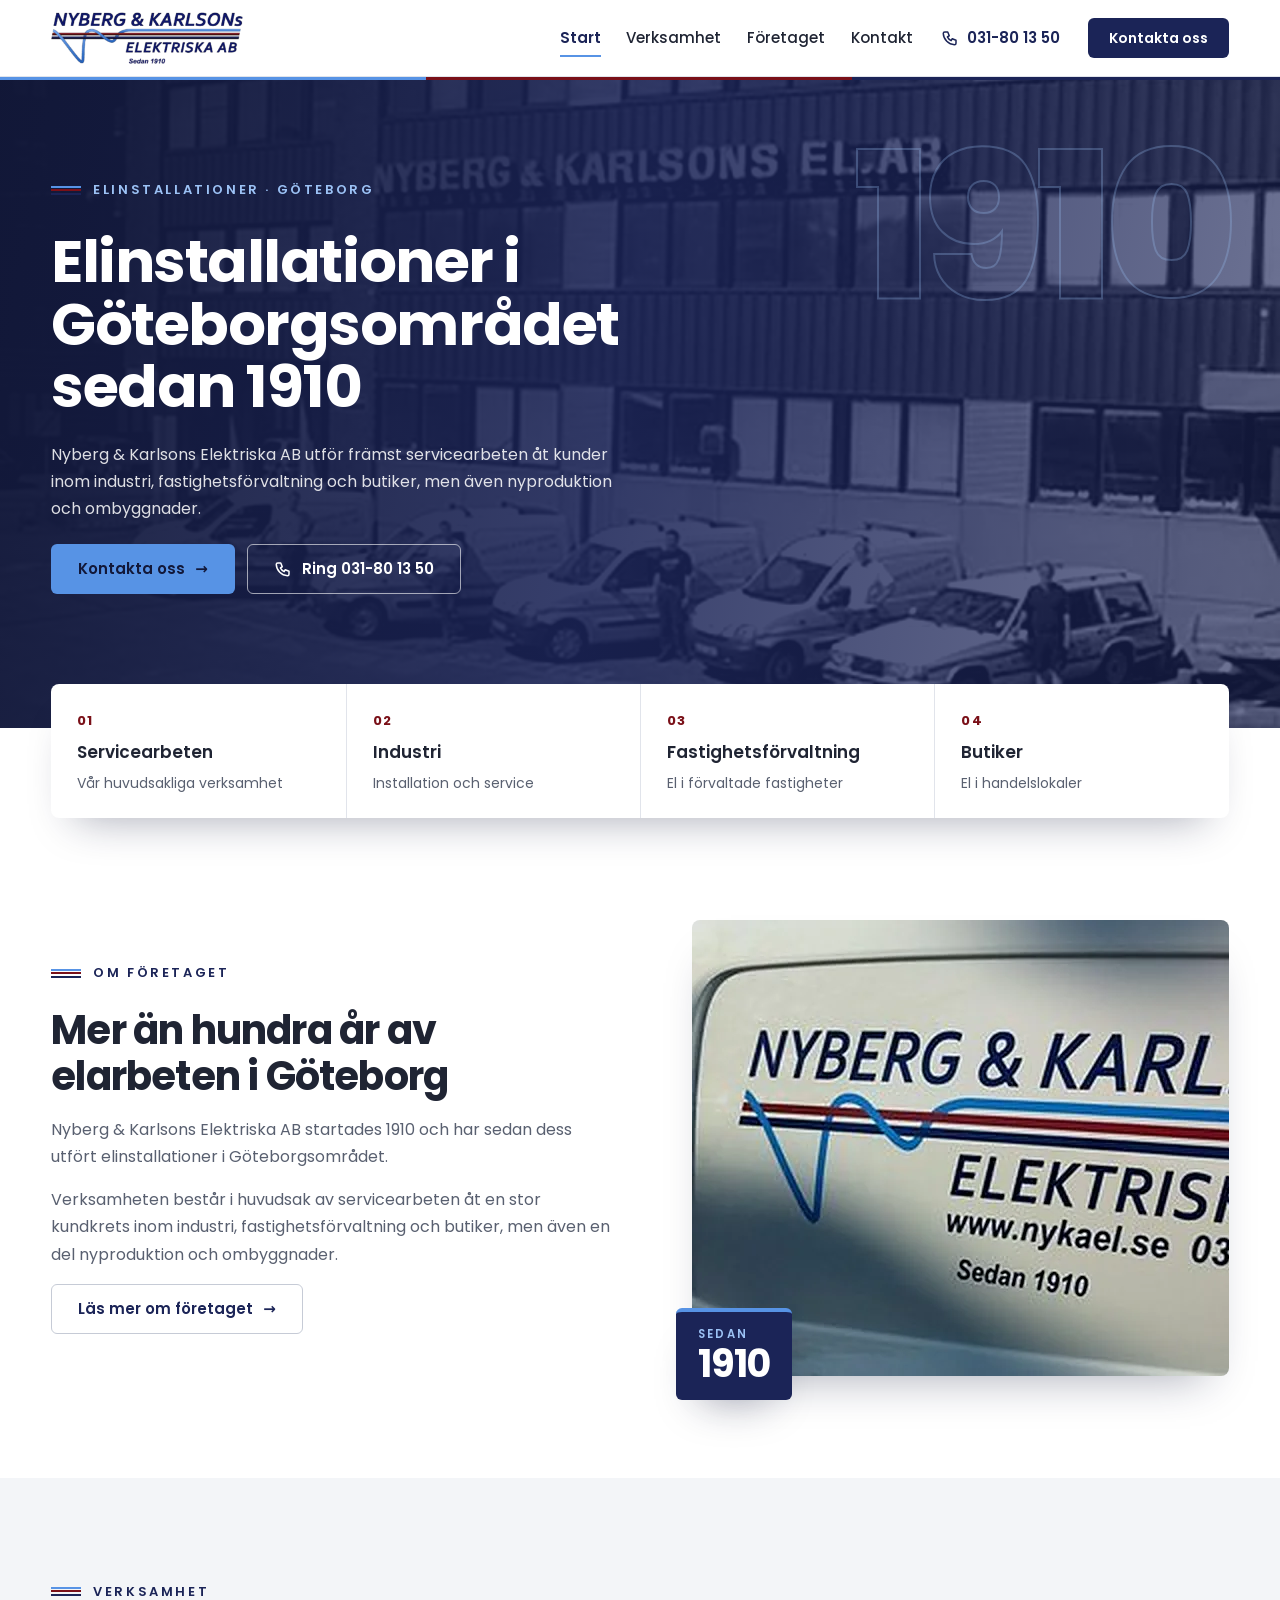
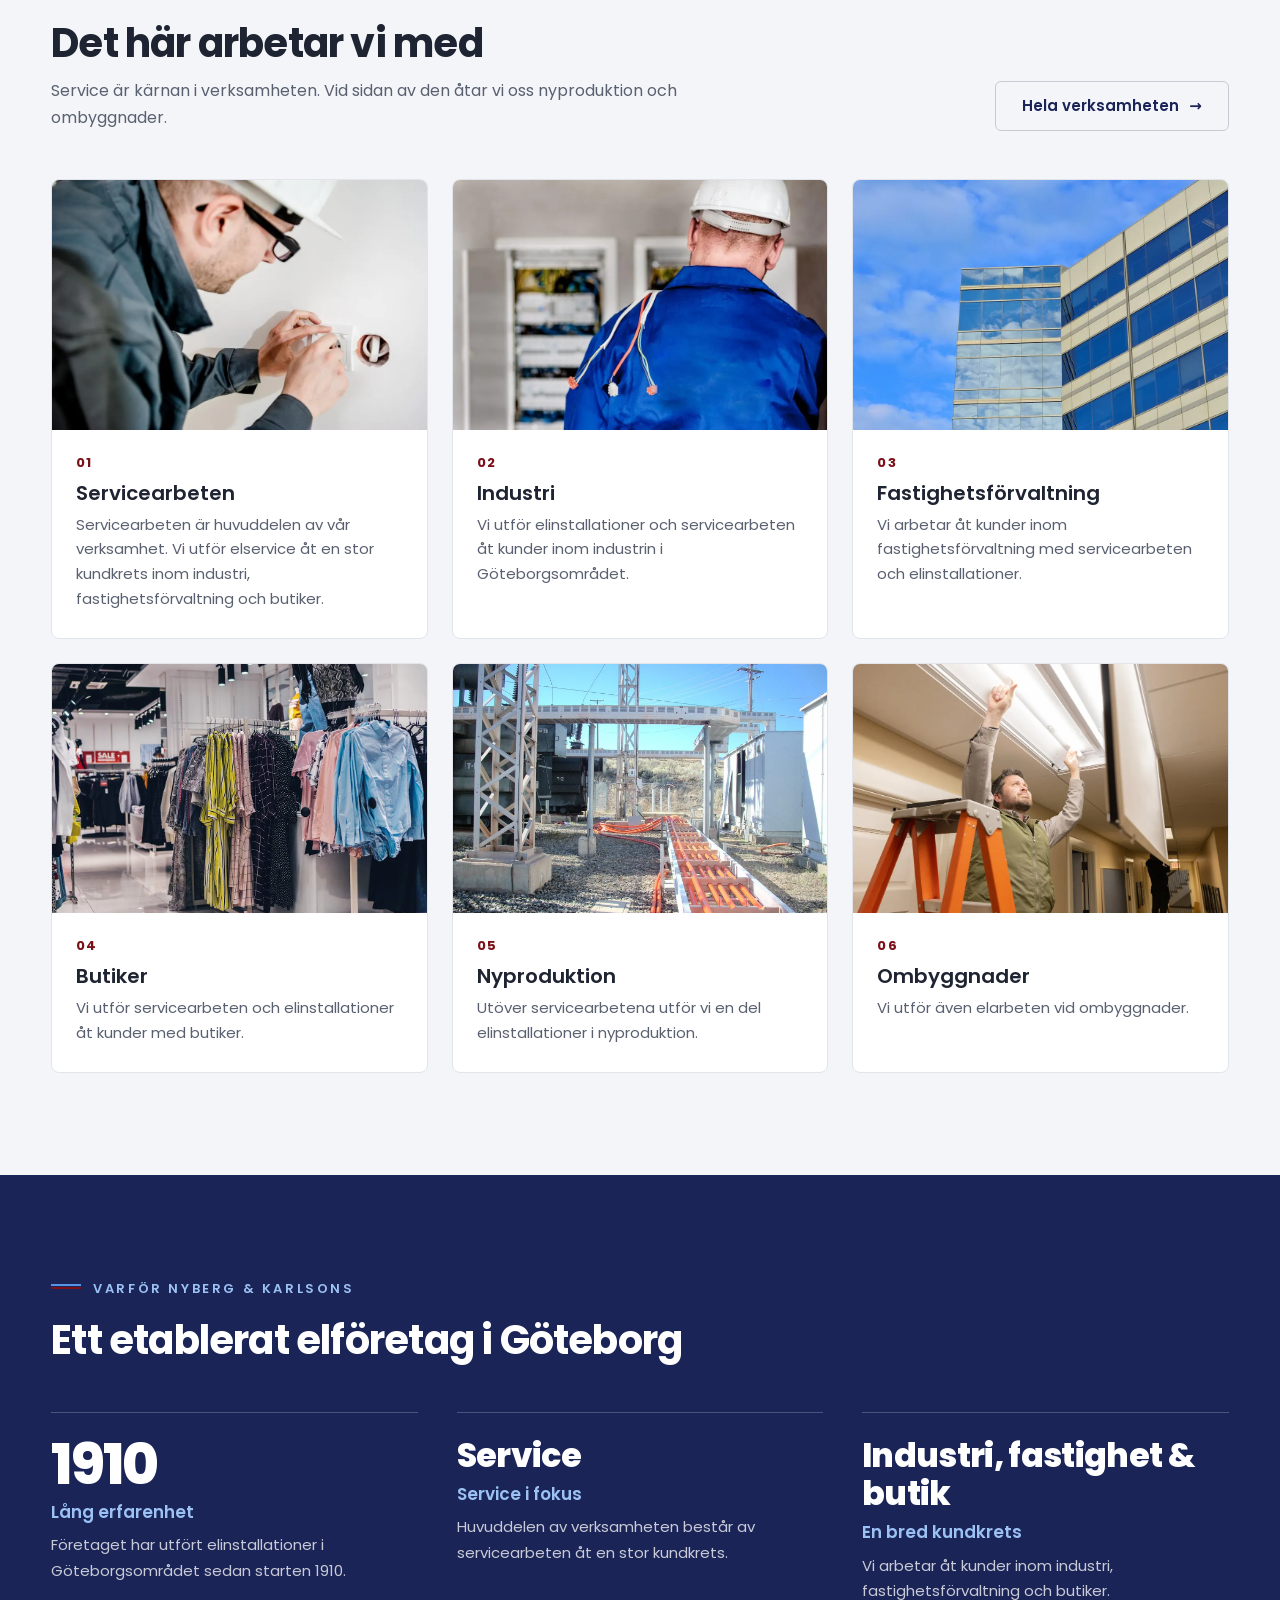
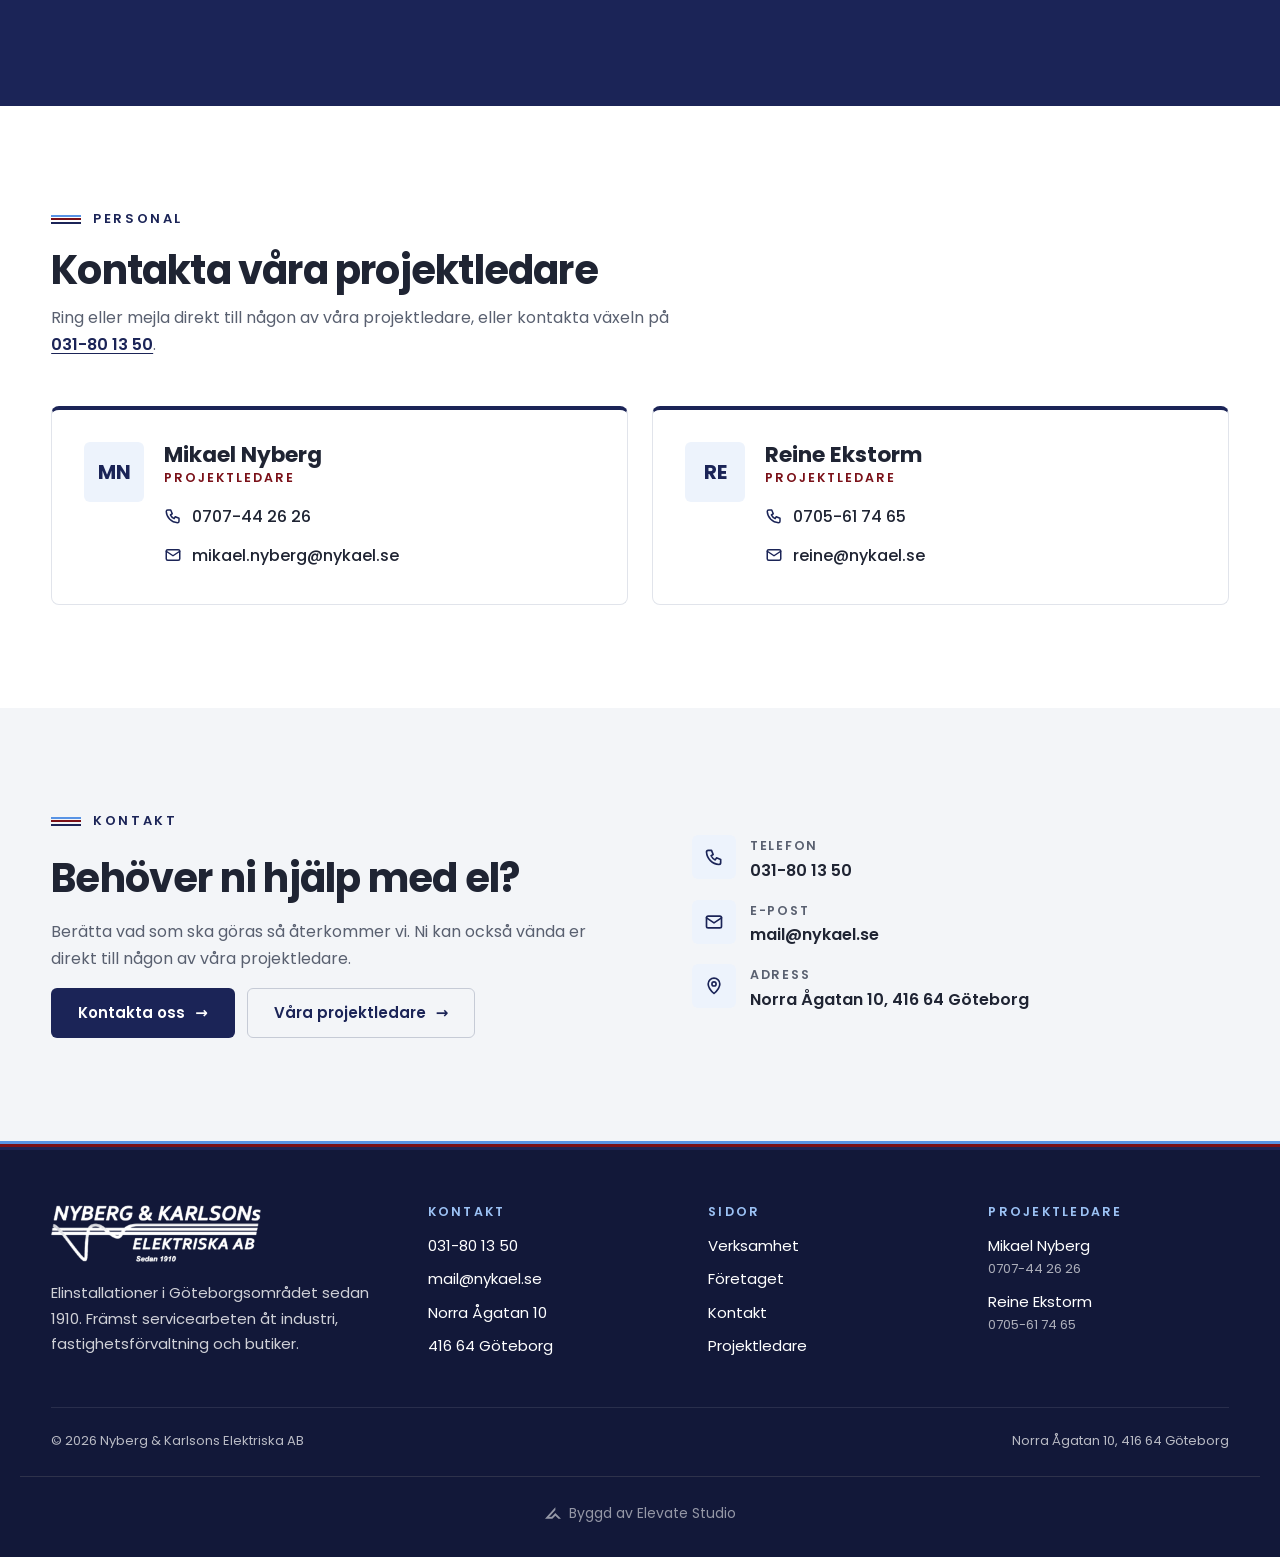
==== commit 934fabbd: "Lägg till Elevate Studio-credit med logga under footern Co-Authored-By: Claude Fable 5.1 <noreply@an" ====
--- a/site/index.html
+++ b/site/index.html
@@ -90,7 +90,10 @@
 <div><h2>Projektledare</h2><ul><li><a href="mailto:mikael.nyberg@nykael.se">Mikael Nyberg</a><small>0707-44 26 26</small></li><li><a href="mailto:reine@nykael.se">Reine Ekstorm</a><small>0705-61 74 65</small></li></ul></div>
 </div>
 <div class="foot-bottom"><span>© 2026 Nyberg &amp; Karlsons Elektriska AB</span><span>Norra Ågatan 10, 416 64 Göteborg</span></div>
-</div></footer>
+</div><!-- elevate-credit -->
+<style>.elevate-credit{max-width:1240px;margin:24px auto 0;padding:20px 16px 0;border-top:1px solid rgba(128,128,128,.25);display:flex;justify-content:center;box-sizing:border-box}.elevate-credit a{display:inline-flex;align-items:center;gap:8px;padding:8px 0;font:inherit;font-size:13px;line-height:1;color:inherit;opacity:.55;text-decoration:none;transition:opacity .2s}.elevate-credit a:hover,.elevate-credit a:focus-visible{opacity:1}.elevate-credit svg{width:16px;height:16px;flex:none;display:block}@media(min-width:1024px){.elevate-credit a{font-size:14px}}</style>
+<div class="elevate-credit"><a href="https://elevatestudio.nu" target="_blank" rel="noopener"><svg viewBox="0 0 1884.3 1353.9" aria-hidden="true"><path d="M0.0 1353.9 L1218.7 0.0 L1218.7 329.1 L479.7 1136.4 L786.7 1132.4 L1215.5 687.4 L1884.3 1349.9 L1590.1 1349.9 L1218.6 994.7 L865.4 1349.9Z" fill="currentColor"/></svg>Byggd av Elevate Studio</a></div>
+</footer>
 <script src="assets/main.js"></script>
 </body>
 </html>
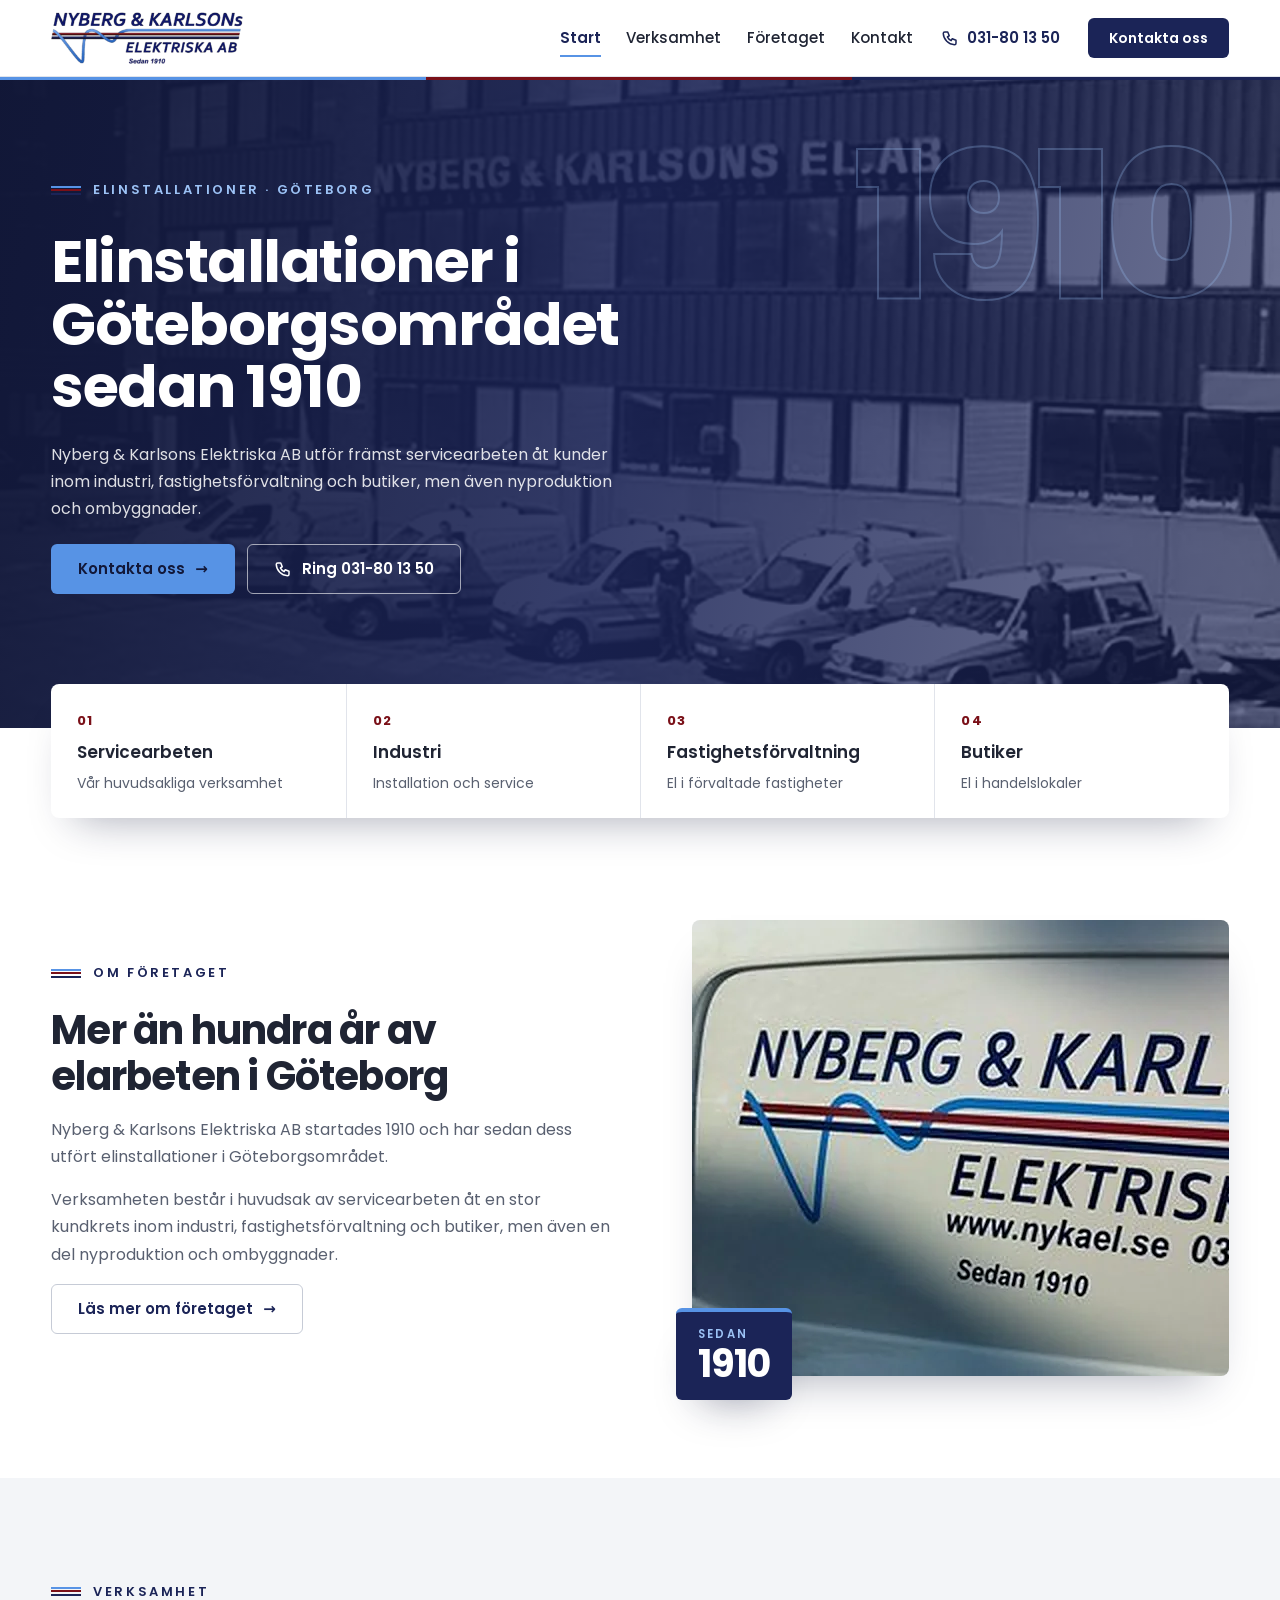
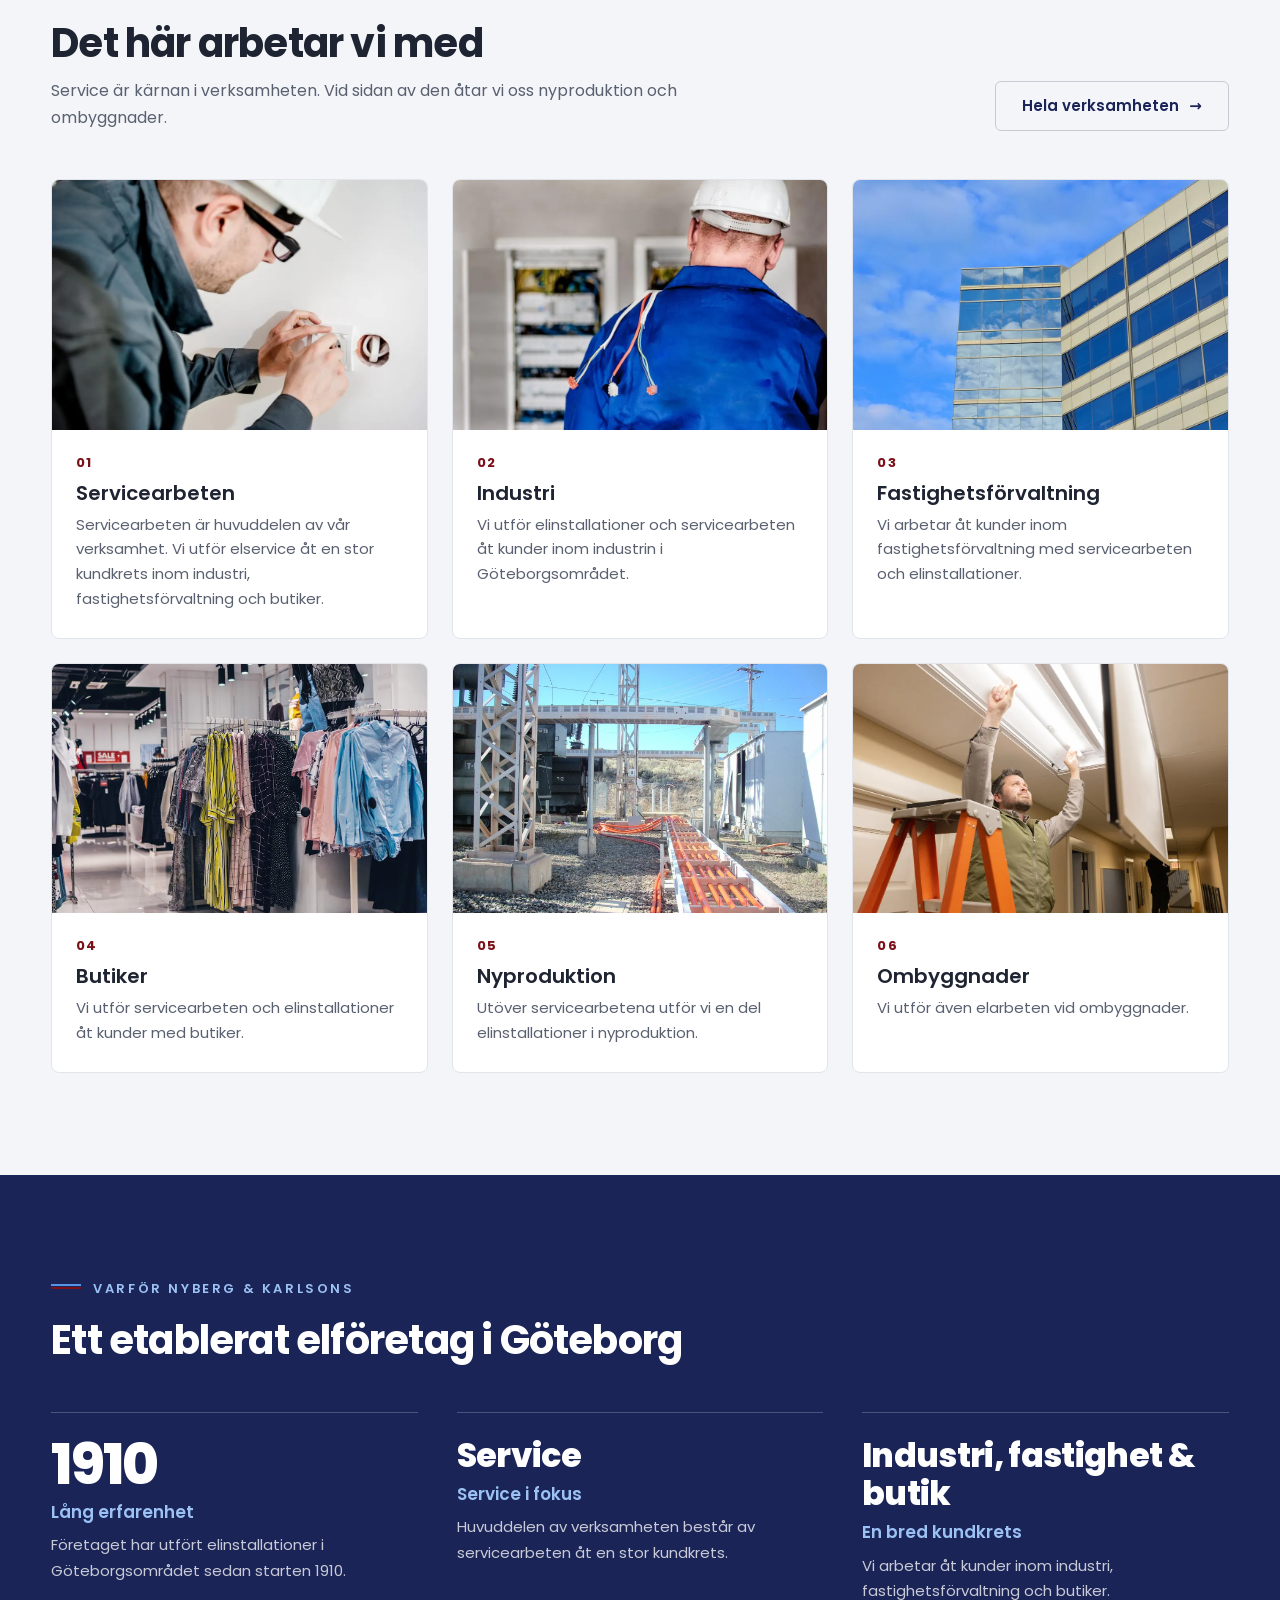
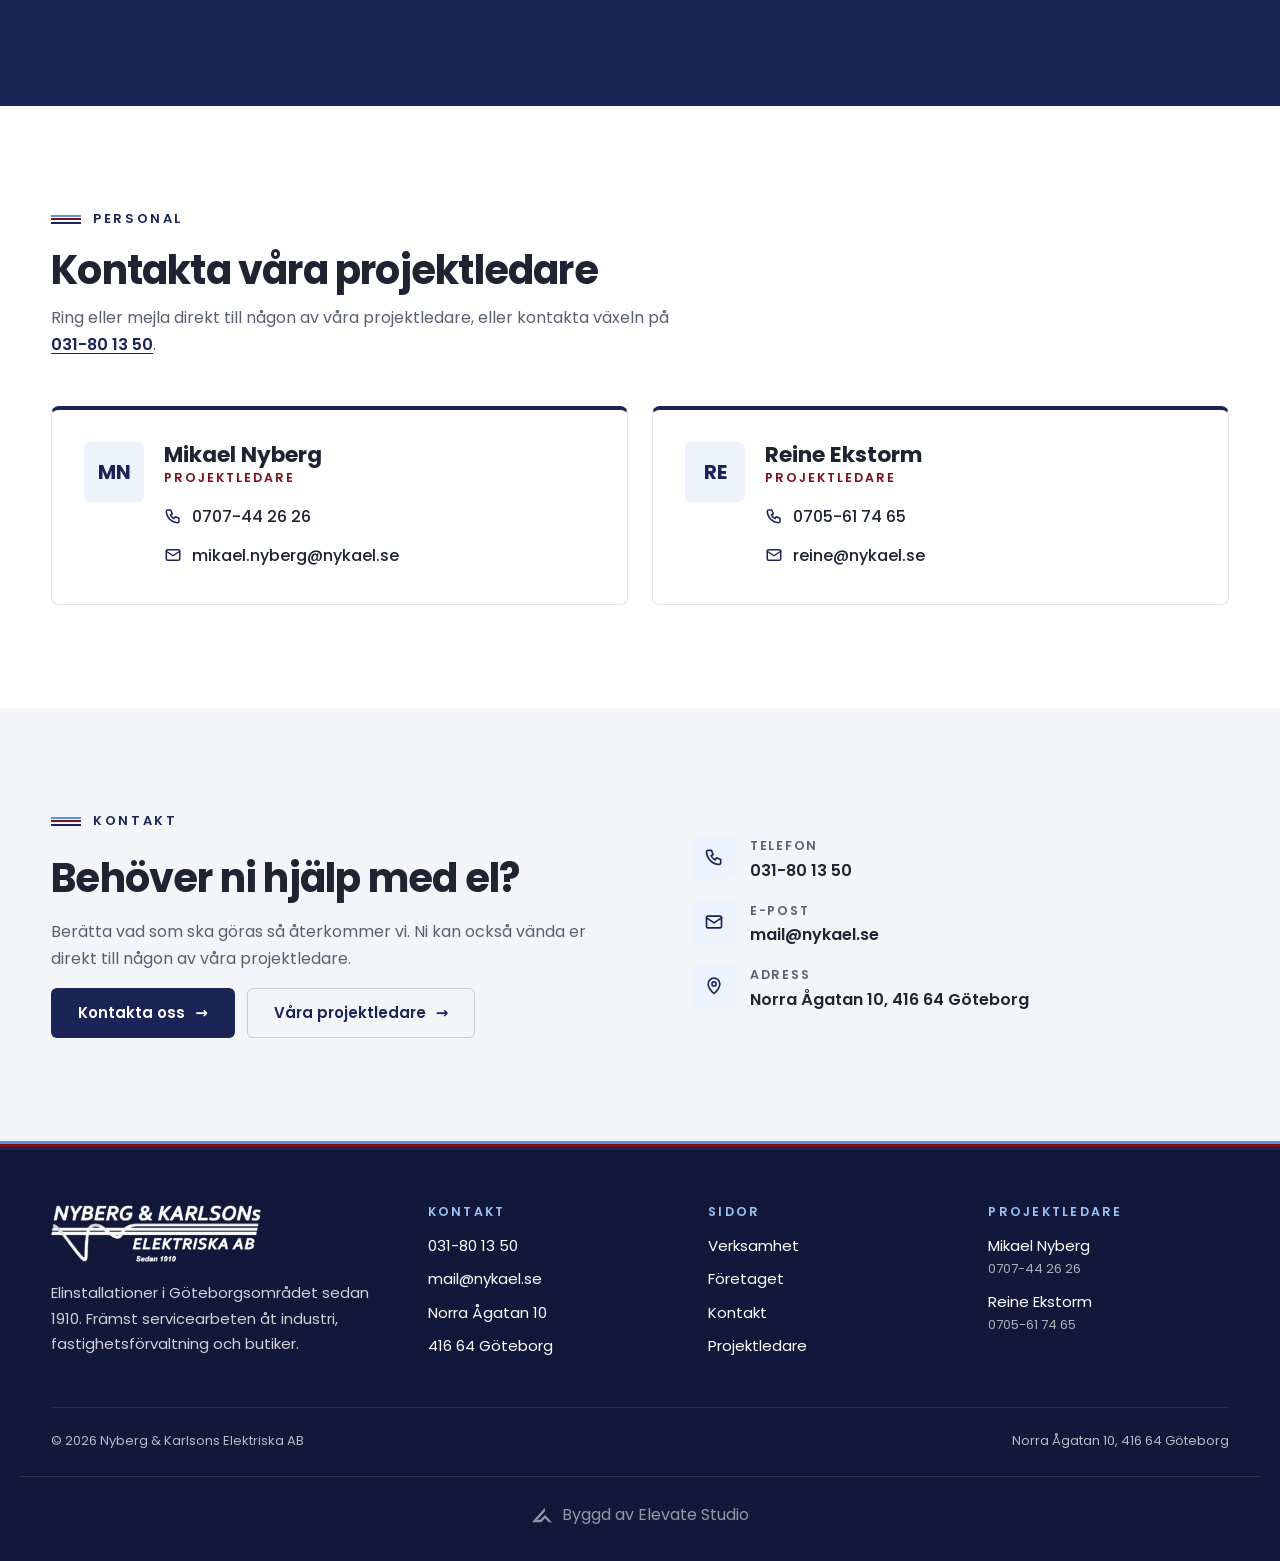
==== commit 9cee47f2: "Gör Elevate Studio-crediten något större (20 px märke, 15–16 px text) Co-Authored-By: Claude Fable 5" ====
--- a/site/index.html
+++ b/site/index.html
@@ -91,7 +91,7 @@
 </div>
 <div class="foot-bottom"><span>© 2026 Nyberg &amp; Karlsons Elektriska AB</span><span>Norra Ågatan 10, 416 64 Göteborg</span></div>
 </div><!-- elevate-credit -->
-<style>.elevate-credit{max-width:1240px;margin:24px auto 0;padding:20px 16px 0;border-top:1px solid rgba(128,128,128,.25);display:flex;justify-content:center;box-sizing:border-box}.elevate-credit a{display:inline-flex;align-items:center;gap:8px;padding:8px 0;font:inherit;font-size:13px;line-height:1;color:inherit;opacity:.55;text-decoration:none;transition:opacity .2s}.elevate-credit a:hover,.elevate-credit a:focus-visible{opacity:1}.elevate-credit svg{width:16px;height:16px;flex:none;display:block}@media(min-width:1024px){.elevate-credit a{font-size:14px}}</style>
+<style>.elevate-credit{max-width:1240px;margin:24px auto 0;padding:20px 16px 0;border-top:1px solid rgba(128,128,128,.25);display:flex;justify-content:center;box-sizing:border-box}.elevate-credit a{display:inline-flex;align-items:center;gap:10px;padding:8px 0;font:inherit;font-size:15px;line-height:1;color:inherit;opacity:.55;text-decoration:none;transition:opacity .2s}.elevate-credit a:hover,.elevate-credit a:focus-visible{opacity:1}.elevate-credit svg{width:20px;height:20px;flex:none;display:block}@media(min-width:1024px){.elevate-credit a{font-size:16px}}</style>
 <div class="elevate-credit"><a href="https://elevatestudio.nu" target="_blank" rel="noopener"><svg viewBox="0 0 1884.3 1353.9" aria-hidden="true"><path d="M0.0 1353.9 L1218.7 0.0 L1218.7 329.1 L479.7 1136.4 L786.7 1132.4 L1215.5 687.4 L1884.3 1349.9 L1590.1 1349.9 L1218.6 994.7 L865.4 1349.9Z" fill="currentColor"/></svg>Byggd av Elevate Studio</a></div>
 </footer>
 <script src="assets/main.js"></script>
